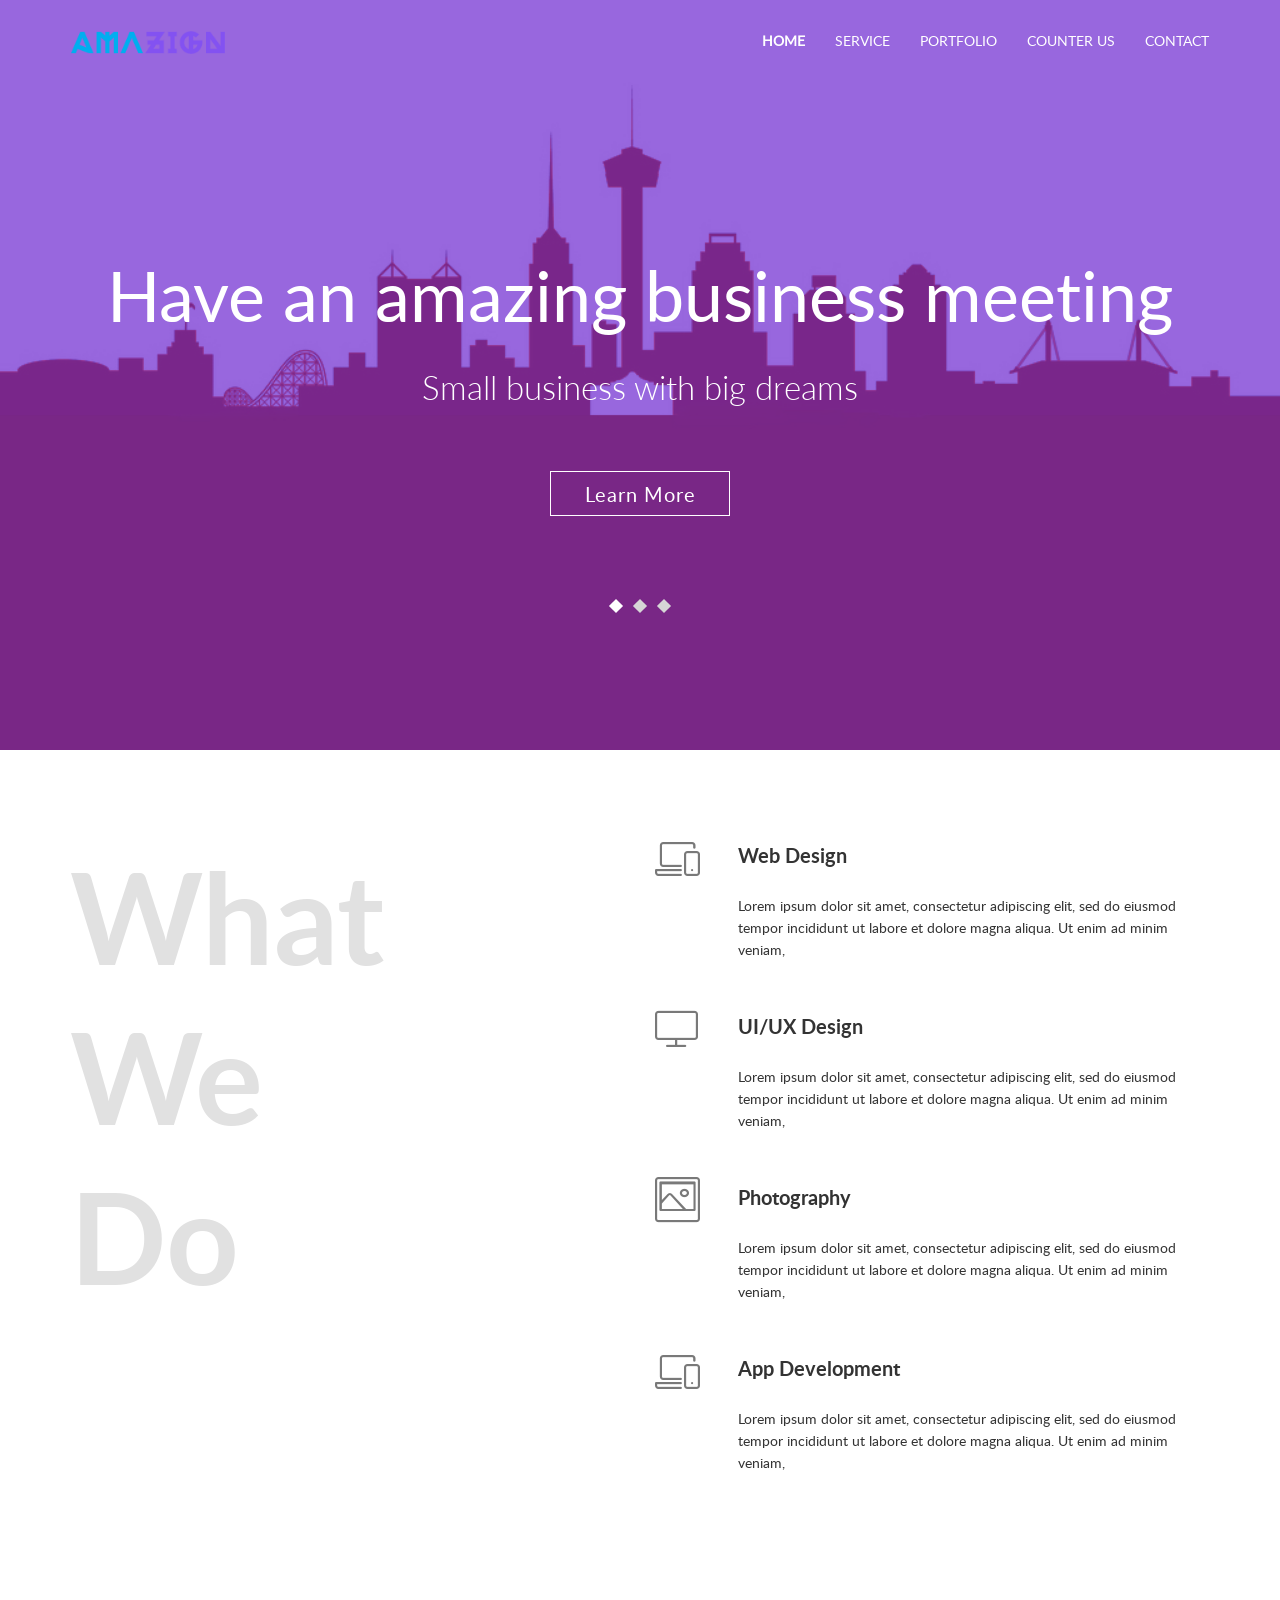
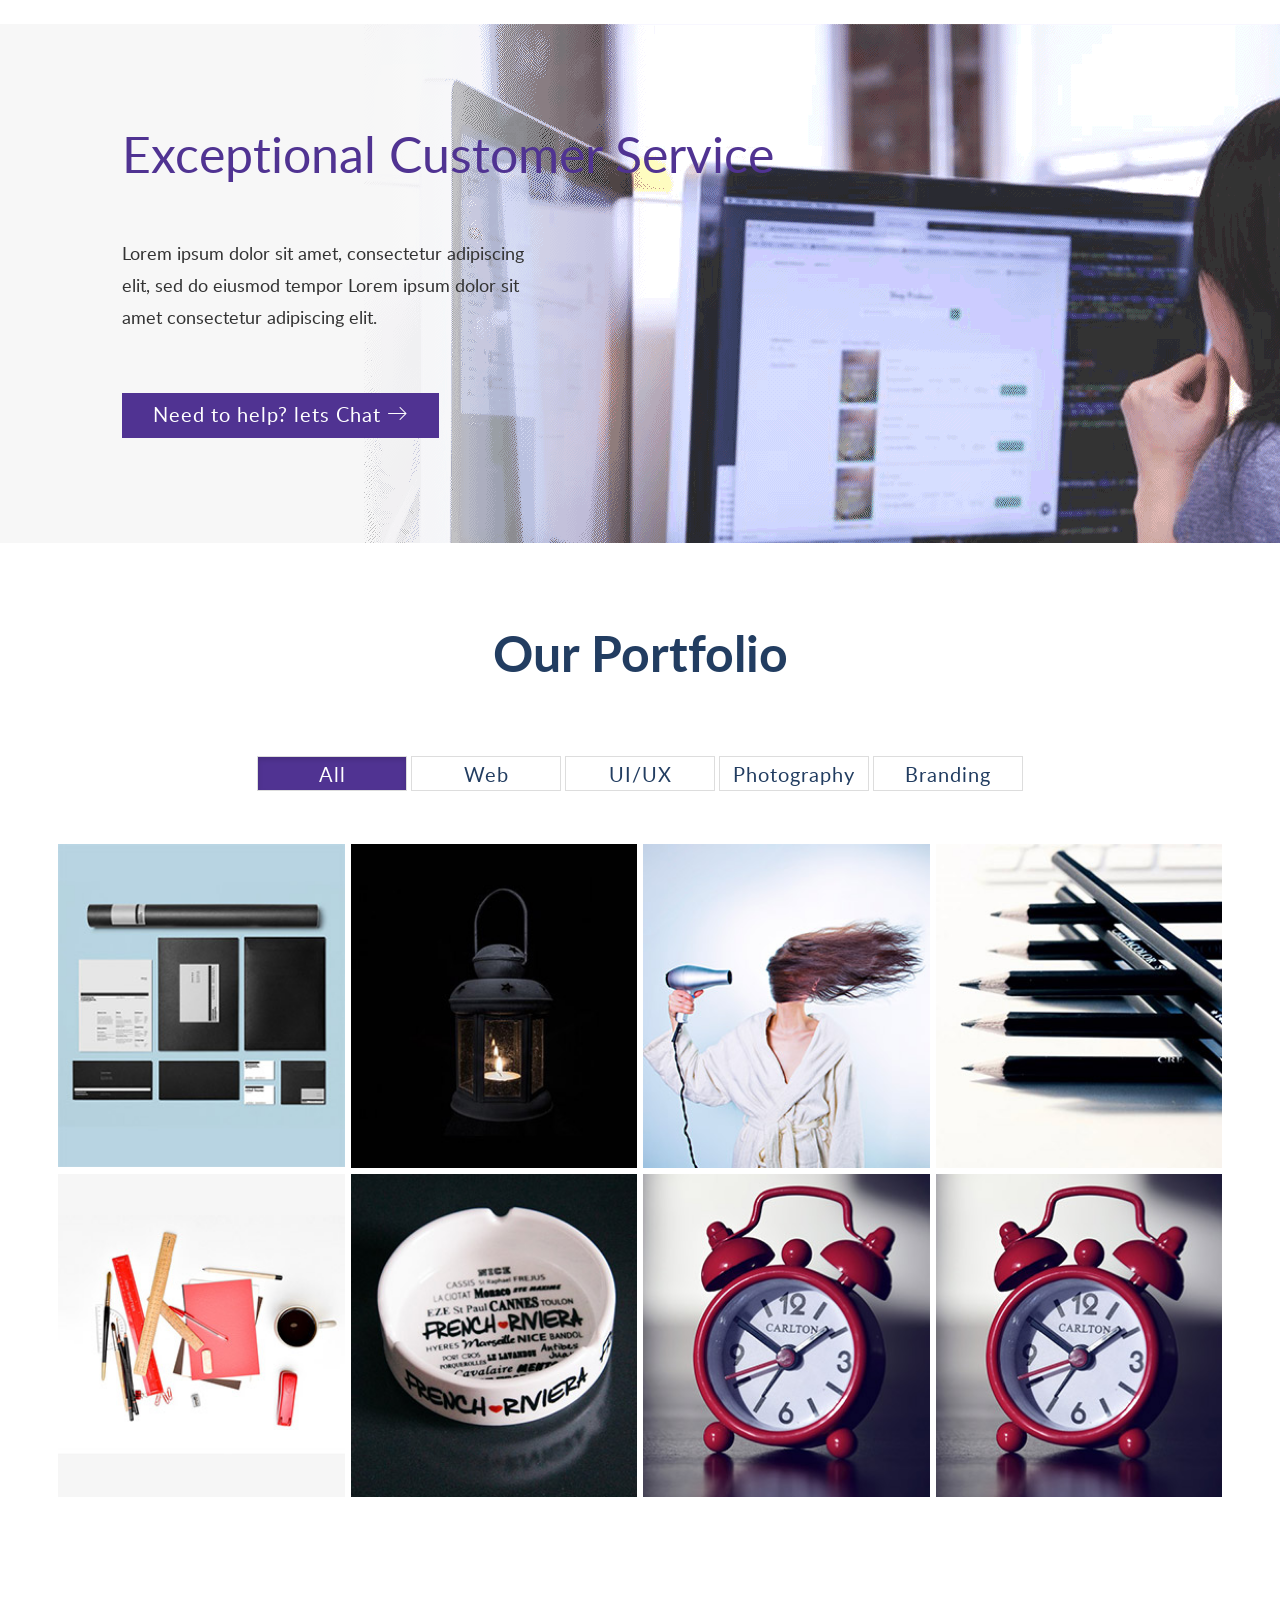
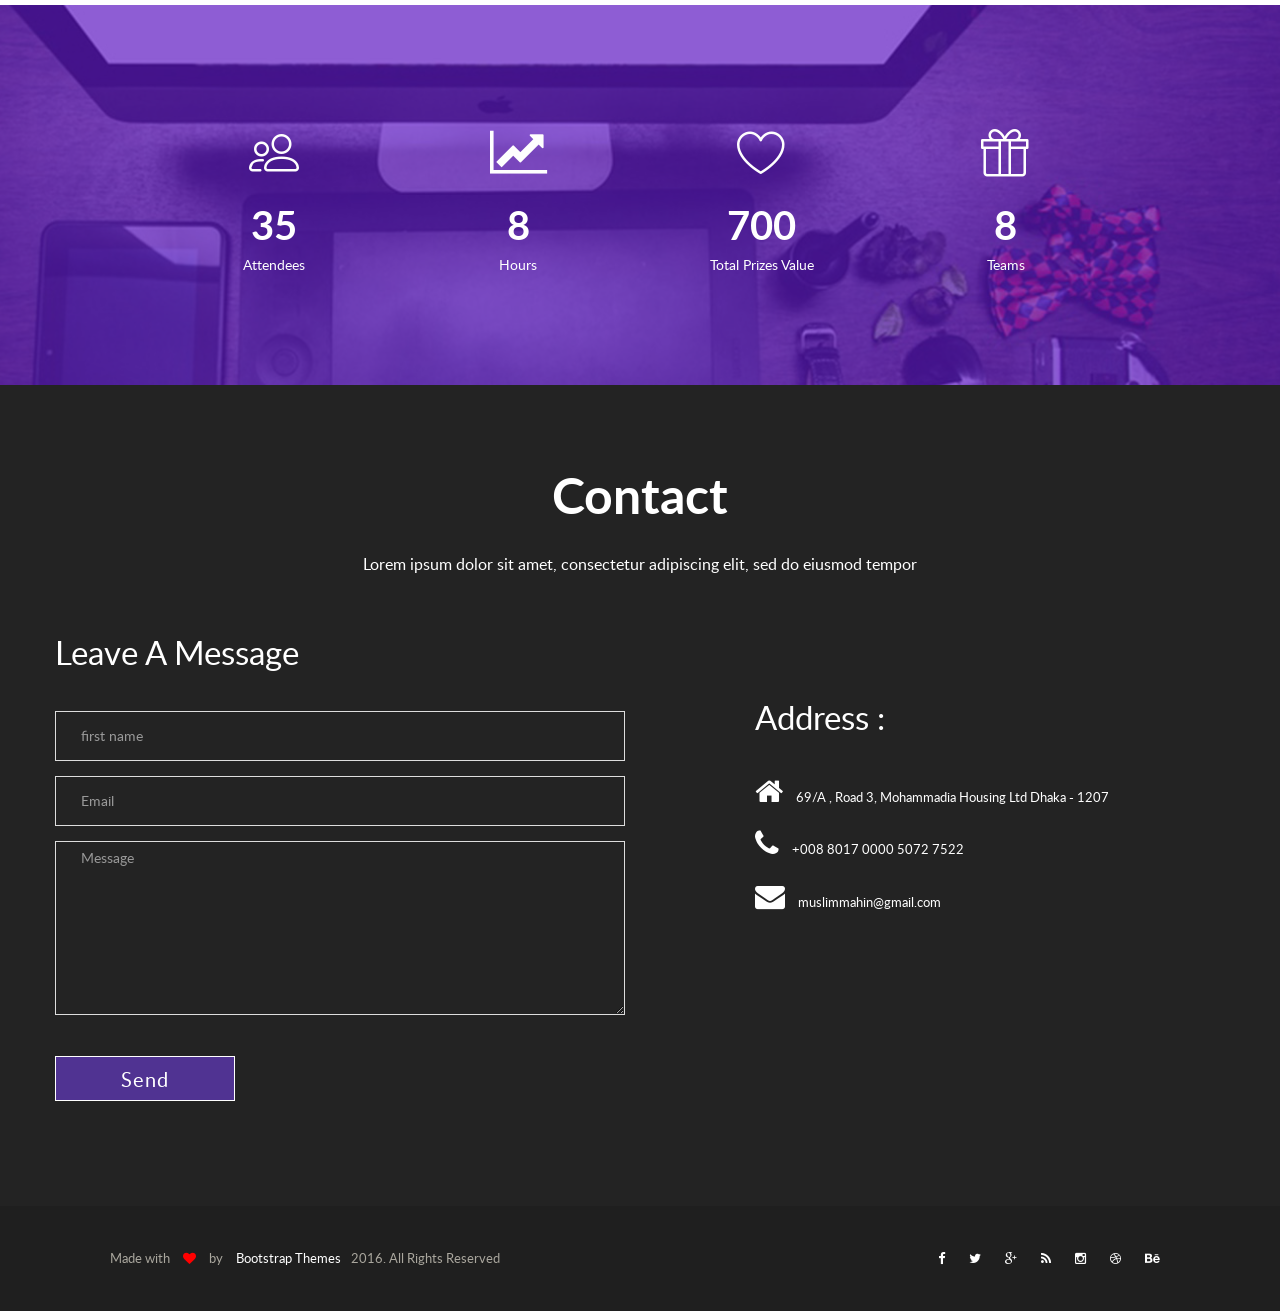
==== beta/index.html @ 3fd4a0fc "Pushing beta codebases" ====
<!doctype html>
<!--[if lt IE 7]>      <html class="no-js lt-ie9 lt-ie8 lt-ie7" lang=""> <![endif]-->
<!--[if IE 7]>         <html class="no-js lt-ie9 lt-ie8" lang=""> <![endif]-->
<!--[if IE 8]>         <html class="no-js lt-ie9" lang=""> <![endif]-->
<!--[if gt IE 8]><!--> <html class="no-js" lang=""> <!--<![endif]-->
    <head>
        <meta charset="utf-8">
        <meta http-equiv="X-UA-Compatible" content="IE=edge,chrome=1">
        <title>RowdyHacks</title>
        <meta name="description" content="">
        <meta name="viewport" content="width=device-width, initial-scale=1">
        <link rel="apple-touch-icon" href="apple-touch-icon.png">


        <link rel="stylesheet" href="assets/css/fonticons.css">
        <link rel="stylesheet" href="assets/fonts/stylesheet.css">
        <link rel="stylesheet" href="assets/css/font-awesome.min.css">
        <link rel="stylesheet" href="assets/css/bootstrap.min.css">


        <!--For Plugins external css-->
        <link rel="stylesheet" href="assets/css/plugins.css" />

        <!--Theme custom css -->
        <link rel="stylesheet" href="assets/css/style.css">

        <!--Theme Responsive css-->
        <link rel="stylesheet" href="assets/css/responsive.css" />

        <script src="assets/js/vendor/modernizr-2.8.3-respond-1.4.2.min.js"></script>
    </head>
    <body data-spy="scroll" data-target=".navbar-collapse">
        <!--[if lt IE 8]>
            <p class="browserupgrade">You are using an <strong>outdated</strong> browser. Please <a href="http://browsehappy.com/">upgrade your browser</a> to improve your experience.</p>
        <![endif]-->

        <header id="main_menu" class="header navbar-fixed-top">            
            <div class="main_menu_bg">
                <div class="container">
                    <div class="row">
                        <div class="nave_menu">
                            <nav class="navbar navbar-default" id="navmenu">
                                <div class="container-fluid">
                                    <!-- Brand and toggle get grouped for better mobile display -->
                                    <div class="navbar-header">
                                        <button type="button" class="navbar-toggle collapsed" data-toggle="collapse" data-target="#bs-example-navbar-collapse-1" aria-expanded="false">
                                            <span class="sr-only">Toggle navigation</span>
                                            <span class="icon-bar"></span>
                                            <span class="icon-bar"></span>
                                            <span class="icon-bar"></span>
                                        </button>
                                        <a class="navbar-brand" href="#home">
                                            <img src="assets/images/logo.png"/>
                                        </a>
                                    </div>

                                    <!-- Collect the nav links, forms, and other content for toggling -->



                                    <div class="collapse navbar-collapse" id="bs-example-navbar-collapse-1">
                                        <ul class="nav navbar-nav navbar-right">
                                            <li><a href="#home">Home</a></li>
                                            <li><a href="#service">Service</a></li>
                                            <li><a href="#portfolio">portfolio</a></li>
                                            <li><a href="#counter">Counter Us</a></li>
                                            <li><a href="#contact">Contact</a></li>
                                        </ul>    
                                    </div>

                                </div>
                            </nav>
                        </div>	
                    </div>

                </div>

            </div>
        </header> <!--End of header -->





        <section id="home" class="home">
            <div class="overlay">
                <div class="container">
                    <div class="row">
                        <div class="col-sm-12 ">
                            <div class="main_home_slider text-center">
                                <div class="single_home_slider">
                                    <div class="main_home wow fadeInUp" data-wow-duration="700ms">
                                        <h1>Have an amazing business meeting</h1>
                                        <p class="subtitle">Small business with big dreams</p>

                                        <div class="home_btn">
                                            <a href="" class="btn btn-md">Learn More</a>
                                        </div>

                                    </div>
                                </div>
                                <div class="single_home_slider">
                                    <div class="main_home wow fadeInUp" data-wow-duration="700ms">
                                        <h1>Have an amazing business meeting</h1>
                                        <p class="subtitle">Small business with big dreams</p>

                                        <div class="home_btn">
                                            <a href="" class="btn btn-md">Learn More</a>
                                        </div>

                                    </div>
                                </div>
                                <div class="single_home_slider">
                                    <div class="main_home wow fadeInUp" data-wow-duration="700ms">
                                        <h1>Have an amazing business meeting</h1>
                                        <p class="subtitle">Small business with big dreams</p>

                                        <div class="home_btn">
                                            <a href="" class="btn btn-md">Learn More</a>
                                        </div>

                                    </div>
                                </div>
                            </div>
                        </div>
                    </div>
                </div>
            </div>
        </section>





        <section id="service" class="service">
            <div class="container">
                <div class="row">
                    <div class="main_service_area sections"> 
                        <div class="col-sm-6">
                            <div class="signle_service_left">
                                <h2>What
                                    We 
                                    Do</h2>
                            </div>
                        </div>
                        <div class="col-sm-6">
                            <div class="single_service_right">
                                <div class="single_service">
                                    <div class="single_service_icon">
                                        <i class="lnr lnr-laptop-phone"></i>
                                    </div>
                                    <div class="single_service_content">
                                        <h3>Web Design</h3>
                                        <p>Lorem ipsum dolor sit amet, consectetur adipiscing elit, sed do eiusmod 
                                            tempor incididunt ut labore et dolore magna aliqua. Ut enim ad minim veniam, </p>
                                    </div>
                                </div>
                                <div class="single_service">
                                    <div class="single_service_icon">
                                        <i class="lnr lnr-screen"></i>
                                    </div>
                                    <div class="single_service_content">
                                        <h3>UI/UX Design</h3>
                                        <p>Lorem ipsum dolor sit amet, consectetur adipiscing elit, sed do eiusmod 
                                            tempor incididunt ut labore et dolore magna aliqua. Ut enim ad minim veniam, </p>
                                    </div>
                                </div>
                                <div class="single_service">
                                    <div class="single_service_icon">
                                        <i class="lnr lnr-picture"></i>
                                    </div>
                                    <div class="single_service_content">
                                        <h3>Photography</h3>
                                        <p>Lorem ipsum dolor sit amet, consectetur adipiscing elit, sed do eiusmod 
                                            tempor incididunt ut labore et dolore magna aliqua. Ut enim ad minim veniam, </p>
                                    </div>
                                </div>
                                <div class="single_service">
                                    <div class="single_service_icon">
                                        <i class="lnr lnr-laptop-phone"></i>
                                    </div>
                                    <div class="single_service_content">
                                        <h3>App Development</h3>
                                        <p>Lorem ipsum dolor sit amet, consectetur adipiscing elit, sed do eiusmod 
                                            tempor incididunt ut labore et dolore magna aliqua. Ut enim ad minim veniam, </p>
                                    </div>
                                </div>
                            </div>
                        </div>
                    </div>
                </div>
            </div>
        </section>


        <section id="choose" class="choose">
            <div class="container-fluid">
                <div class="row">
                    <div class="main_choose_area sections">
                        <div class="col-sm-7 col-sm-offset-1">
                            <div class="main_choose_content text-left">
                                <div class="single_choose_content">
                                    <h1>Exceptional Customer Service</h1>
                                    <p>Lorem ipsum dolor sit amet, consectetur adipiscing elit, 
                                        sed do eiusmod tempor Lorem ipsum dolor sit amet
                                        consectetur adipiscing elit.</p>

                                    <a href="" class="btn btn-larg">Need to help? lets Chat <i class="lnr lnr-arrow-right"></i></a>
                                </div>
                            </div>
                        </div>
                    </div>
                </div>
            </div>
        </section>




        <section id="portfolio" class="portfolio">
            <div class="container">
                <div class="row">
                    <div class="main_mix_content text-center sections">
                        <div class="head_title">
                            <h2>Our Portfolio</h2>
                        </div>
                        <div class="main_mix_menu">
                            <ul>
                                <li class="btn btn-primary filter" data-filter="all">All</li>
                                <li class="btn btn-primary filter" data-filter=".cat1">Web</li>
                                <li class="btn btn-primary filter" data-filter=".cat2">UI/UX</li>
                                <li class="btn btn-primary filter" data-filter=".cat3">Photography</li>
                                <li class="btn btn-primary filter" data-filter=".cat4">Branding</li>
                            </ul>
                        </div>

                        <div id="mixcontent" class="mixcontent">
                            <div class="col-md-3 mix cat1 no-padding">
                                <div class="single_mixi_portfolio">
                                    <img src="assets/images/pf1.jpg" alt="" />
                                    <div class="mixi_portfolio_overlay">
                                        <div class="overflow_hover_text"> 
                                            <a href=""><i class="lnr lnr-magnifier"></i></a>
                                            <a href=""><i class="lnr lnr-heart"></i></a>
                                        </div>
                                    </div>
                                </div>
                            </div>
                            <div class="col-md-3 mix cat2 no-padding">
                                <div class="single_mixi_portfolio">
                                    <img src="assets/images/pf2.jpg" alt="" />
                                    <div class="mixi_portfolio_overlay">
                                        <div class="overflow_hover_text"> 
                                            <a href=""><i class="lnr lnr-magnifier"></i></a>
                                            <a href=""><i class="lnr lnr-heart"></i></a>
                                        </div>
                                    </div>
                                </div>
                            </div>
                            <div class="col-md-3 mix cat1 cat4 no-padding">
                                <div class="single_mixi_portfolio">
                                    <img src="assets/images/pf3.jpg" alt="" />
                                    <div class="mixi_portfolio_overlay">
                                        <div class="overflow_hover_text"> 
                                            <a href=""><i class="lnr lnr-magnifier"></i></a>
                                            <a href=""><i class="lnr lnr-heart"></i></a>
                                        </div>
                                    </div>
                                </div>
                            </div>
                            <div class="col-md-3 mix cat3 cat4 no-padding">
                                <div class="single_mixi_portfolio">
                                    <img src="assets/images/pf4.jpg" alt="" />
                                    <div class="mixi_portfolio_overlay">
                                        <div class="overflow_hover_text"> 
                                            <a href=""><i class="lnr lnr-magnifier"></i></a>
                                            <a href=""><i class="lnr lnr-heart"></i></a>
                                        </div>
                                    </div>
                                </div>
                            </div>
                            <div class="col-md-3 mix cat4 no-padding">
                                <div class="single_mixi_portfolio">
                                    <img src="assets/images/pf5.jpg" alt="" />
                                    <div class="mixi_portfolio_overlay">
                                        <div class="overflow_hover_text"> 
                                            <a href=""><i class="lnr lnr-magnifier"></i></a>
                                            <a href=""><i class="lnr lnr-heart"></i></a>
                                        </div>
                                    </div>
                                </div>
                            </div>
                            <div class="col-md-3 mix cat1 cat2 no-padding">
                                <div class="single_mixi_portfolio">
                                    <img src="assets/images/pf6.jpg" alt="" />
                                    <div class="mixi_portfolio_overlay">
                                        <div class="overflow_hover_text"> 
                                            <a href=""><i class="lnr lnr-magnifier"></i></a>
                                            <a href=""><i class="lnr lnr-heart"></i></a>
                                        </div>
                                    </div>
                                </div>
                            </div>
                            <div class="col-md-3 mix cat1 cat2 no-padding">
                                <div class="single_mixi_portfolio">
                                    <img src="assets/images/pf7.jpg" alt="" />
                                    <div class="mixi_portfolio_overlay">
                                        <div class="overflow_hover_text"> 
                                            <a href=""><i class="lnr lnr-magnifier"></i></a>
                                            <a href=""><i class="lnr lnr-heart"></i></a>
                                        </div>
                                    </div>
                                </div>
                            </div>
                            <div class="col-md-3 mix cat1 cat2 no-padding">
                                <div class="single_mixi_portfolio">
                                    <img src="assets/images/pf7.jpg" alt="" />
                                    <div class="mixi_portfolio_overlay">
                                        <div class="overflow_hover_text"> 
                                            <a href=""><i class="lnr lnr-magnifier"></i></a>
                                            <a href=""><i class="lnr lnr-heart"></i></a>
                                        </div>
                                    </div>
                                </div>
                            </div>

                            <div class="gap"></div>
                        </div>
                    </div>                     
                </div>
            </div>
        </section> <!-- End of portfolio two Section -->        




        <section id="counter" class="counter">
            <div class="overlay">
                <div class="container">
                    <div class="row">
                        <div class="main_counter sections text-center">
                            <div class="col-sm-10 col-sm-offset-1">
                                <div class="row">
                                    <div class="col-sm-3 col-xs-12">
                                        <div class="single_counter_right">
                                            <i class="lnr lnr-users"></i>
                                            <h2 class="statistic-counter">100</h2>
                                            <p>Attendees</p>
                                        </div>
                                    </div>
                                    <div class="col-sm-3 col-xs-12">
                                        <div class="single_counter_right">
                                            <i class="fa fa-line-chart"></i>
                                            <h2 class="statistic-counter">24</h2>
                                            <p>Hours</p>
                                        </div>
                                    </div>
                                    <div class="col-sm-3 col-xs-12">
                                        <div class="single_counter_right">
                                            <i class="lnr lnr-heart"></i>
                                            <h2 class="statistic-counter">2,000</h2>
                                            <p>Total Prizes Value</p>
                                        </div>
                                    </div>
                                    <div class="col-sm-3 col-xs-12">
                                        <div class="single_counter_right">
                                            <i class="lnr lnr-gift"></i>
                                            <h2 class="statistic-counter">25</h2>
                                            <p>Teams</p>
                                        </div>
                                    </div>
                                </div>
                            </div>
                        </div>
                    </div>
                </div>
            </div>
        </section>


        <section id="contact" class="contact">
            <div class="container">
                <div class="row">
                    <div class="main_contact sections">
                        <div class="head_title text-center">
                            <h2>Contact</h2>
                            <p>Lorem ipsum dolor sit amet, consectetur adipiscing elit, sed do eiusmod tempor</p>
                        </div>

                        <div class="row">
                            <div class="contact_contant">

                                <div class="col-sm-6 col-xs-12">
                                    <h4>Leave A Message</h4>
                                    <div class="single_contant_left">
                                        <form action="#" id="formid">
                                            <!--<div class="col-lg-8 col-md-8 col-sm-10 col-lg-offset-2 col-md-offset-2 col-sm-offset-1">-->

                                            <div class="form-group">
                                                <input type="text" class="form-control" name="name" placeholder="first name" required="">
                                            </div>

                                            <div class="form-group">
                                                <input type="email" class="form-control" name="email" placeholder="Email" required="">
                                            </div>

                                            <div class="form-group">
                                                <textarea class="form-control" name="message" rows="8" placeholder="Message"></textarea>
                                            </div>

                                            <div class="">
                                                <input type="submit" value="Send" class="btn btn-primary">
                                            </div>
                                            <!--</div>--> 
                                        </form>
                                    </div>
                                </div>


                                <div class="col-sm-5 col-sm-offset-1 col-xs-12">
                                    <div class="single_message_right_info">
                                        <h4>Address :</h4>
                                        <ul>
                                            <li><a href=""><i class="fa fa-home"></i> 69/A , Road 3, Mohammadia Housing Ltd
                                                    Dhaka - 1207</a></li>
                                            <li><a href=""><i class="fa fa-phone"></i> +008 8017 0000 5072 7522</a></li>

                                            <li><a href=""><i class="fa fa-envelope"></i> muslimmahin@gmail.com</a></li>
                                        </ul>
                                    </div>
                                </div>
                            </div> <!-- End of messsage contant-->
                        </div>
                    </div>
                </div>
            </div>
        </section>





        <footer id="footer" class="footer">
            <div class="container">
                <div class="main_footer">
                    <div class="row">

                        <div class="col-sm-6 col-xs-12">
                            <div class="copyright_text">
                                <p class=" wow fadeInRight" data-wow-duration="1s">Made with <i class="fa fa-heart"></i> by <a href="http://bootstrapthemes.co">Bootstrap Themes</a>2016. All Rights Reserved</p>
                            </div>
                        </div>

                        <div class="col-sm-6 col-xs-12">
                            <div class="footer_socail">
                                <a href=""><i class="fa fa-facebook"></i></a>
                                <a href=""><i class="fa fa-twitter"></i></a>
                                <a href=""><i class="fa fa-google-plus"></i></a>
                                <a href=""><i class="fa fa-rss"></i></a>
                                <a href=""><i class="fa fa-instagram"></i></a>
                                <a href=""><i class="fa fa-dribbble"></i></a>
                                <a href=""><i class="fa fa-behance"></i></a>
                            </div>
                        </div>
                    </div>
                </div>
            </div>
        </footer>



        <!-- START SCROLL TO TOP  -->

        <div class="scrollup">
            <a href="#"><i class="fa fa-chevron-up"></i></a>
        </div>

        <script src="assets/js/vendor/jquery-1.11.2.min.js"></script>
        <script src="assets/js/vendor/bootstrap.min.js"></script>

        <script src="assets/js/jquery.easypiechart.min.js"></script>
        <script src="assets/js/jquery.mixitup.min.js"></script>
        <script src="assets/js/jquery.easing.1.3.js"></script>

        <script src="assets/js/plugins.js"></script>
        <script src="assets/js/main.js"></script>

    </body>
</html>
---- beta/assets/css/fonticons.css ----
@font-face {
	font-family: 'Linearicons-Free';
	src:url('../fonts/Linearicons-Free.eot?w118d');
	src:url('../fonts/Linearicons-Free.eot?#iefixw118d') format('embedded-opentype'),
		url('../fonts/Linearicons-Free.woff2?w118d') format('woff2'),
		url('../fonts/Linearicons-Free.woff?w118d') format('woff'),
		url('../fonts/Linearicons-Free.ttf?w118d') format('truetype'),
		url('../fonts/Linearicons-Free.svg?w118d#Linearicons-Free') format('svg');
	font-weight: normal;
	font-style: normal;
}

.lnr {
	font-family: 'Linearicons-Free';
	speak: none;
	font-style: normal;
	font-weight: normal;
	font-variant: normal;
	text-transform: none;
	line-height: 1;

	/* Better Font Rendering =========== */
	-webkit-font-smoothing: antialiased;
	-moz-osx-font-smoothing: grayscale;
}

.lnr-home:before {
	content: "\e800";
}
.lnr-apartment:before {
	content: "\e801";
}
.lnr-pencil:before {
	content: "\e802";
}
.lnr-magic-wand:before {
	content: "\e803";
}
.lnr-drop:before {
	content: "\e804";
}
.lnr-lighter:before {
	content: "\e805";
}
.lnr-poop:before {
	content: "\e806";
}
.lnr-sun:before {
	content: "\e807";
}
.lnr-moon:before {
	content: "\e808";
}
.lnr-cloud:before {
	content: "\e809";
}
.lnr-cloud-upload:before {
	content: "\e80a";
}
.lnr-cloud-download:before {
	content: "\e80b";
}
.lnr-cloud-sync:before {
	content: "\e80c";
}
.lnr-cloud-check:before {
	content: "\e80d";
}
.lnr-database:before {
	content: "\e80e";
}
.lnr-lock:before {
	content: "\e80f";
}
.lnr-cog:before {
	content: "\e810";
}
.lnr-trash:before {
	content: "\e811";
}
.lnr-dice:before {
	content: "\e812";
}
.lnr-heart:before {
	content: "\e813";
}
.lnr-star:before {
	content: "\e814";
}
.lnr-star-half:before {
	content: "\e815";
}
.lnr-star-empty:before {
	content: "\e816";
}
.lnr-flag:before {
	content: "\e817";
}
.lnr-envelope:before {
	content: "\e818";
}
.lnr-paperclip:before {
	content: "\e819";
}
.lnr-inbox:before {
	content: "\e81a";
}
.lnr-eye:before {
	content: "\e81b";
}
.lnr-printer:before {
	content: "\e81c";
}
.lnr-file-empty:before {
	content: "\e81d";
}
.lnr-file-add:before {
	content: "\e81e";
}
.lnr-enter:before {
	content: "\e81f";
}
.lnr-exit:before {
	content: "\e820";
}
.lnr-graduation-hat:before {
	content: "\e821";
}
.lnr-license:before {
	content: "\e822";
}
.lnr-music-note:before {
	content: "\e823";
}
.lnr-film-play:before {
	content: "\e824";
}
.lnr-camera-video:before {
	content: "\e825";
}
.lnr-camera:before {
	content: "\e826";
}
.lnr-picture:before {
	content: "\e827";
}
.lnr-book:before {
	content: "\e828";
}
.lnr-bookmark:before {
	content: "\e829";
}
.lnr-user:before {
	content: "\e82a";
}
.lnr-users:before {
	content: "\e82b";
}
.lnr-shirt:before {
	content: "\e82c";
}
.lnr-store:before {
	content: "\e82d";
}
.lnr-cart:before {
	content: "\e82e";
}
.lnr-tag:before {
	content: "\e82f";
}
.lnr-phone-handset:before {
	content: "\e830";
}
.lnr-phone:before {
	content: "\e831";
}
.lnr-pushpin:before {
	content: "\e832";
}
.lnr-map-marker:before {
	content: "\e833";
}
.lnr-map:before {
	content: "\e834";
}
.lnr-location:before {
	content: "\e835";
}
.lnr-calendar-full:before {
	content: "\e836";
}
.lnr-keyboard:before {
	content: "\e837";
}
.lnr-spell-check:before {
	content: "\e838";
}
.lnr-screen:before {
	content: "\e839";
}
.lnr-smartphone:before {
	content: "\e83a";
}
.lnr-tablet:before {
	content: "\e83b";
}
.lnr-laptop:before {
	content: "\e83c";
}
.lnr-laptop-phone:before {
	content: "\e83d";
}
.lnr-power-switch:before {
	content: "\e83e";
}
.lnr-bubble:before {
	content: "\e83f";
}
.lnr-heart-pulse:before {
	content: "\e840";
}
.lnr-construction:before {
	content: "\e841";
}
.lnr-pie-chart:before {
	content: "\e842";
}
.lnr-chart-bars:before {
	content: "\e843";
}
.lnr-gift:before {
	content: "\e844";
}
.lnr-diamond:before {
	content: "\e845";
}
.lnr-linearicons:before {
	content: "\e846";
}
.lnr-dinner:before {
	content: "\e847";
}
.lnr-coffee-cup:before {
	content: "\e848";
}
.lnr-leaf:before {
	content: "\e849";
}
.lnr-paw:before {
	content: "\e84a";
}
.lnr-rocket:before {
	content: "\e84b";
}
.lnr-briefcase:before {
	content: "\e84c";
}
.lnr-bus:before {
	content: "\e84d";
}
.lnr-car:before {
	content: "\e84e";
}
.lnr-train:before {
	content: "\e84f";
}
.lnr-bicycle:before {
	content: "\e850";
}
.lnr-wheelchair:before {
	content: "\e851";
}
.lnr-select:before {
	content: "\e852";
}
.lnr-earth:before {
	content: "\e853";
}
.lnr-smile:before {
	content: "\e854";
}
.lnr-sad:before {
	content: "\e855";
}
.lnr-neutral:before {
	content: "\e856";
}
.lnr-mustache:before {
	content: "\e857";
}
.lnr-alarm:before {
	content: "\e858";
}
.lnr-bullhorn:before {
	content: "\e859";
}
.lnr-volume-high:before {
	content: "\e85a";
}
.lnr-volume-medium:before {
	content: "\e85b";
}
.lnr-volume-low:before {
	content: "\e85c";
}
.lnr-volume:before {
	content: "\e85d";
}
.lnr-mic:before {
	content: "\e85e";
}
.lnr-hourglass:before {
	content: "\e85f";
}
.lnr-undo:before {
	content: "\e860";
}
.lnr-redo:before {
	content: "\e861";
}
.lnr-sync:before {
	content: "\e862";
}
.lnr-history:before {
	content: "\e863";
}
.lnr-clock:before {
	content: "\e864";
}
.lnr-download:before {
	content: "\e865";
}
.lnr-upload:before {
	content: "\e866";
}
.lnr-enter-down:before {
	content: "\e867";
}
.lnr-exit-up:before {
	content: "\e868";
}
.lnr-bug:before {
	content: "\e869";
}
.lnr-code:before {
	content: "\e86a";
}
.lnr-link:before {
	content: "\e86b";
}
.lnr-unlink:before {
	content: "\e86c";
}
.lnr-thumbs-up:before {
	content: "\e86d";
}
.lnr-thumbs-down:before {
	content: "\e86e";
}
.lnr-magnifier:before {
	content: "\e86f";
}
.lnr-cross:before {
	content: "\e870";
}
.lnr-menu:before {
	content: "\e871";
}
.lnr-list:before {
	content: "\e872";
}
.lnr-chevron-up:before {
	content: "\e873";
}
.lnr-chevron-down:before {
	content: "\e874";
}
.lnr-chevron-left:before {
	content: "\e875";
}
.lnr-chevron-right:before {
	content: "\e876";
}
.lnr-arrow-up:before {
	content: "\e877";
}
.lnr-arrow-down:before {
	content: "\e878";
}
.lnr-arrow-left:before {
	content: "\e879";
}
.lnr-arrow-right:before {
	content: "\e87a";
}
.lnr-move:before {
	content: "\e87b";
}
.lnr-warning:before {
	content: "\e87c";
}
.lnr-question-circle:before {
	content: "\e87d";
}
.lnr-menu-circle:before {
	content: "\e87e";
}
.lnr-checkmark-circle:before {
	content: "\e87f";
}
.lnr-cross-circle:before {
	content: "\e880";
}
.lnr-plus-circle:before {
	content: "\e881";
}
.lnr-circle-minus:before {
	content: "\e882";
}
.lnr-arrow-up-circle:before {
	content: "\e883";
}
.lnr-arrow-down-circle:before {
	content: "\e884";
}
.lnr-arrow-left-circle:before {
	content: "\e885";
}
.lnr-arrow-right-circle:before {
	content: "\e886";
}
.lnr-chevron-up-circle:before {
	content: "\e887";
}
.lnr-chevron-down-circle:before {
	content: "\e888";
}
.lnr-chevron-left-circle:before {
	content: "\e889";
}
.lnr-chevron-right-circle:before {
	content: "\e88a";
}
.lnr-crop:before {
	content: "\e88b";
}
.lnr-frame-expand:before {
	content: "\e88c";
}
.lnr-frame-contract:before {
	content: "\e88d";
}
.lnr-layers:before {
	content: "\e88e";
}
.lnr-funnel:before {
	content: "\e88f";
}
.lnr-text-format:before {
	content: "\e890";
}
.lnr-text-format-remove:before {
	content: "\e891";
}
.lnr-text-size:before {
	content: "\e892";
}
.lnr-bold:before {
	content: "\e893";
}
.lnr-italic:before {
	content: "\e894";
}
.lnr-underline:before {
	content: "\e895";
}
.lnr-strikethrough:before {
	content: "\e896";
}
.lnr-highlight:before {
	content: "\e897";
}
.lnr-text-align-left:before {
	content: "\e898";
}
.lnr-text-align-center:before {
	content: "\e899";
}
.lnr-text-align-right:before {
	content: "\e89a";
}
.lnr-text-align-justify:before {
	content: "\e89b";
}
.lnr-line-spacing:before {
	content: "\e89c";
}
.lnr-indent-increase:before {
	content: "\e89d";
}
.lnr-indent-decrease:before {
	content: "\e89e";
}
.lnr-pilcrow:before {
	content: "\e89f";
}
.lnr-direction-ltr:before {
	content: "\e8a0";
}
.lnr-direction-rtl:before {
	content: "\e8a1";
}
.lnr-page-break:before {
	content: "\e8a2";
}
.lnr-sort-alpha-asc:before {
	content: "\e8a3";
}
.lnr-sort-amount-asc:before {
	content: "\e8a4";
}
.lnr-hand:before {
	content: "\e8a5";
}
.lnr-pointer-up:before {
	content: "\e8a6";
}
.lnr-pointer-right:before {
	content: "\e8a7";
}
.lnr-pointer-down:before {
	content: "\e8a8";
}
.lnr-pointer-left:before {
	content: "\e8a9";
}
---- beta/assets/fonts/stylesheet.css ----
@font-face {
    font-family: 'latobold';
    src: url('lato-bold-webfont.eot');
    src: url('lato-bold-webfont.eot?#iefix') format('embedded-opentype'),
         url('lato-bold-webfont.woff2') format('woff2'),
         url('lato-bold-webfont.woff') format('woff'),
         url('lato-bold-webfont.ttf') format('truetype'),
         url('lato-bold-webfont.svg#latobold') format('svg');
    font-weight: normal;
    font-style: normal;

}


@font-face {
    font-family: 'latolight';
    src: url('lato-light-webfont.eot');
    src: url('lato-light-webfont.eot?#iefix') format('embedded-opentype'),
         url('lato-light-webfont.woff2') format('woff2'),
         url('lato-light-webfont.woff') format('woff'),
         url('lato-light-webfont.ttf') format('truetype'),
         url('lato-light-webfont.svg#latolight') format('svg');
    font-weight: normal;
    font-style: normal;

}



@font-face {
    font-family: 'latoregular';
    src: url('lato-regular-webfont.eot');
    src: url('lato-regular-webfont.eot?#iefix') format('embedded-opentype'),
         url('lato-regular-webfont.woff2') format('woff2'),
         url('lato-regular-webfont.woff') format('woff'),
         url('lato-regular-webfont.ttf') format('truetype'),
         url('lato-regular-webfont.svg#latoregular') format('svg');
    font-weight: normal;
    font-style: normal;

}
---- beta/assets/css/style.css ----
/*
Author: Bootstrapthemes
Author URI: http://bootstrapthemes.co
*/
/* ==========================================================================
   Author's custom styles
   ========================================================================== */
html,
body {
    background-color: #fff;
    font-size: 1rem;
    color: #797979;
    width: 100%;
    padding: 0;
    margin-left: 0;
    margin-right: 0;
    font-family: 'latoregular';
    font-weight: 300;
}

img {
    -moz-user-select: none;
    -webkit-user-select: none;
    -ms-user-select: none;
    user-select: none;
    -webkit-user-drag: none;
    user-drag: none;
}
a,
a:hover,
a:active,
a:focus {
    text-decoration: none;
    outline: none;
}
a,
button,
a span {
    -webkit-transition: 0.2s ease-in-out;
    -o-transition: 0.2s ease-in-out;
    transition: 0.2s ease-in-out;
}
.btn.extra-width {
    padding: 13px 40px;
}
.btn:focus,
.btn:active {
    outline: inherit;
}
*,
*:before,
*:after {
    -webkit-box-sizing: border-box;
    -moz-box-sizing: border-box;
    box-sizing: border-box;
    /*    direction: rtl;*/
}
p {
    margin: 0 0 15px;

}
a{

}
.clear {
    clear: both;
}

img {
    max-width: 100%;
}
textarea,
input[type="text"],
input[type="password"],
input[type="datetime"],
input[type="datetime-local"],
input[type="date"],
input[type="month"],
input[type="time"],
input[type="week"],
input[type="number"],
input[type="email"],
input[type="url"],
input[type="search"],
input[type="tel"],
input[type="color"],
.uneditable-input {
    outline: none;
}
.form-control {
    border: 1px solid rgba(0, 0, 0, 0.08);
    font-size: 16px;
    height: 45px;
}
.form-control {
    display: inline-block;
    width: 60%;
    height: 35px;
    padding: 6px 25px;
    font-size: 14px;
    line-height: 1.42857143;
    color: #fff;
    background-color: #182e4c;
    background-image: none;
    border: 0px solid #ccc;
    border-radius: 30px;
    -webkit-box-shadow: inset 0 1px 1px rgba(0,0,0,.075);
    box-shadow: inset 0 1px 1px rgba(0,0,0,.075);
    -webkit-transition: border-color ease-in-out .15s,-webkit-box-shadow ease-in-out .15s;
    -o-transition: border-color ease-in-out .15s,box-shadow ease-in-out .15s;
    transition: border-color ease-in-out .15s,box-shadow ease-in-out .15s;
}
.form-control:focus {
    border-color: #5e9a28;
}

h1,
h2,
h3 {
    font-weight: 300;
    margin: 0;
}
h4,
h5 {
    font-weight: 300;
    margin: 0;
    line-height: 2rem;
}
h1 {
    font-size: 4.375rem;
    line-height: 5.5rem;
    color:#fff;
}
h2 {
    font-size:2.5rem;
    line-height: 3rem;
    margin-bottom: 35px;
    font-family: 'latobold';
}
h3 {
    font-size:1.25rem;
    line-height: 2.5rem;
    margin-bottom:20px;
    font-family: 'latobold';
}
h4 {
    font-size: 2.0625rem;
    line-height: 2.2rem;
    margin-bottom: 2.5rem;
}
h5 {
    font-size: 1.125rem;
    margin-bottom: 1rem;
    color:#223d61;
    text-transform: uppercase;
}
h6 {
    font-size: 1rem;
    margin-bottom: .9rem;
}
p {
    line-height: 1.375rem;
    font-size: 0.875rem;
}
p:last-child {
    margin-bottom: 0px;
}
/*.home-wrap h1,*/
.home-wrap h2,
.home-wrap h3,
.home-wrap h4,
.home-wrap h5,
.home-wrap p {
    color: #ffffff;
    /*font-family: 'roboto', sans-serif;*/
}
.text {
    color: #333333;
}
.colorstext {
    color: #5e9a28;
}
.coloricon i {
    color: #5e9a28;
}
.colorsbg {
    background: #5e9a28;
    color: #ffffff;
}

.lightbg {
    background-color: #f9f9f9;
}
.transition {
    -webkit-transition: all 300ms linear;
    -moz-transition: all 300ms linear;
    -o-transition: all 300ms linear;
    -ms-transition: all 300ms linear;
    transition: all 300ms linear;
}

.outofsectiontext{
    margin-top: 40px;
}

/*
Section
*/
.sections {
    padding-top:85px;
    padding-bottom: 105px;
    overflow: hidden;
}
.sections.footer {
    padding-bottom: 80px;
}
section .subtitle h5 {
    margin-top: 10px;
    font-size: 1.3rem;
}
.parallax-section {
    max-width: 100%;
    color: #ffffff;
}
section .title-half h2 {
    font-size: 3rem;
    line-height: 4rem;
    font-weight: 300;
    margin-bottom: 1.4rem;
}
section .subtitle-half h5 {
    font-weight: 100;
    font-size: 17px;
}
ul{
    margin:0;
    padding:0;
    list-style:none;
}

.heading {
    margin-bottom: 4rem;
}
.overlay {
    background-color: rgba(97, 22, 204, 0.65);
    width: 100%;
    height: 750px;
}
.home-overlay {
    background-color: rgba(94, 154, 40, 0.7);
    width: 100%;
    height:auto;
}
.home-overlay-fluid {
    background-color: rgba(41, 41, 41, 0.68);
    width: 80%;
    margin: auto;
}
.overlay-img {
    background: rgba(0, 0, 0, 0.3);
    width: 100%;
    padding-top: 100px;
    padding-bottom: 100px;
    color: #ffffff;
}
.no-padding {
    padding: 0 !important;
    margin:0 !important;
}
.fluid-blocks-col {
    padding: 70px 40px 0 80px;
}
.fluid-blocks-col-right {
    padding: 70px 80px 0 40px;
}
/*
Separator
*/
.separator {
    height: 10px;
    width: 127px;
    margin: 20px auto;
    background: url(../images/separator.png) no-repeat;
}
.whiseparator {
    height: 10px;
    width: 127px;
    margin: 20px auto;
    background: url(../images/whiseparator.png) no-repeat;
}
.separator2 {
    height: 2px;
    width: 200px;
    margin:20px 0px;
    background: #AB987A;
}
.separator3 {
    height: 2px;
    width: 30px;
    margin:20px auto;
    background: #5e9a28;
}
.separator4 {
    height: 2px;
    width: 30px;
    margin:20px 0px;
    background: #5e9a28;
}
/*section:nth-of-type(odd) {
    background-color: #F9F9F9;
}*/
/*
Button
*/
.btn-primary.active.focus,
.btn-primary.active:focus,
.btn-primary.active:hover,
.btn-primary:active.focus,
.btn-primary:active:focus,
.btn-primary:active:hover,
.open > .dropdown-toggle.btn-primary.focus,
.open > .dropdown-toggle.btn-primary:focus,
.open > .dropdown-toggle.btn-primary:hover,
.btn-primary.focus,
.btn-primary:focus,
.btn-primary.disabled,
.btn-primary.disabled:hover {
    color: #ffffff;
    background-color: #522bac;
    border-color: #522bac;
}



.btn {
    display: inline-block;
    min-width: 180px;
    padding: .4em;
    height: 45px;
    text-align: center;
    color: #fff;
    letter-spacing: 1px;
    margin: 0;
    font-size: 20px;
    border-radius: 0px;
    margin-top: 20px;
    background-color: transparent;
    transition: .5s; 
    border:0px;

}
.btn:hover {
    background-color:#522bac;
    color: #fff;
    text-decoration: none;
}

.btn-primary {
    color: #fff;
    background-color: #503392;
    border-color: #fff;
    transition: .5s;
    border: 1px solid #fff;
}

.btn_news_color{
    color:#5e9a28;
    border-color: #5e9a28;
}

.btn-md{
    border:1px solid #fff;
    color:#fff;
}


.btn-larg{
    border: 1px solid #503392;
    color:#fff;
    padding: 6px 30px;
    background: #503392;
}






/*.btn-default:active, .btn-default:hover  {
    background: transparent;
}*/


/*
Extra height css
*/
.margin-top-20 {
    margin-top: 20px;
}
.margin-bottom-20 {
    margin-bottom: 20px;
}
.margin-top-40 {
    margin-top: 40px;
}
.margin-bottom-40 {
    margin-bottom: 40px;
}
.margin-top-60 {
    margin-top: 60px;
}
.margin-80 {
    margin-top: 80px;
    margin-bottom: 80px;
}
.margin-bottom-60 {
    margin-bottom: 60px;
}
.margin-top-80 {
    margin-top: 80px;
}
.margin-bottom-80 {
    margin-bottom: 80px;
}
.padding-top-20 {
    padding-top: 1.33rem;
}
.padding-bottom-20 {
    padding-bottom: 1.33rem;
}
.padding-top-40 {
    padding-top: 2.66rem;
}
.padding-bottom-40 {
    padding-bottom: 2.66rem;
}
.padding-top-60 {
    padding-top: 5rem;
}
.padding-bottom-60 {
    padding-bottom: 5rem;
}
.padding-bottom-0 {
    padding-bottom: 0;
}
/*padding*/
.padding-twenty {
    padding: 10px 0;
}
.padding-fourty {
    padding: 20px 0;
}
.padding-sixty {
    padding: 30px 0;
}
.padding-eighty {
    padding: 40px 0;
}
h1 span {
    color: #5e9a28;
    font-weight: 400;
}

/*for placeholder changes*/

input::-webkit-input-placeholder {
    color: #555555;
}
input::-moz-placeholder {
    color: #555555;
}
input::-ms-input-placeholder {
    color: #555555;
}

/*for image bg*/


/*.img-bg{
  background: url(../images/home-msg.jpg) no-repeat center top fixed;
  background-size
  -moz-background-size: cover;
  -webkit-background-size: cover;
  -o-background-size: cover;
  background-size: cover;
  width: 100%;
  overflow: hidden;
}*/
/* navbar section */
.menu-scroll {
    padding-top: 0px;
    padding-bottom: 0px;
    position: fixed;
    top: 0; 
    left: 0; 
    right: 0; 
    z-index: 300;
    box-shadow: 0 6px 12px rgba(0, 0, 0, .175);
    -webkit-box-shadow: 0 6px 12px rgba(0, 0, 0, .175);
    background-color:rgba(34, 61, 97, 0.64);
    -webkit-transition:all .3s;
    -moz-transition:all .3s;
    transition:all .3s;
    height: 75px;

}


.main_menu_bg{
    margin-top: 0px;
    background-color: transparent;
}
.main_menu_bg .navbar-default {
    background-color: transparent; 
    border-color: transparent; 
    transition: all .6s;
    margin: 15px auto;
}
.navbar-default .navbar-nav>li>a:hover, .navbar-default .navbar-nav>li>a:focus{
    color:#fff;
    font-weight: bold;
}
.main_menu_bg .navbar {}

.main_menu_bg .navbar-default .navbar-nav>.active>a, .navbar-default .navbar-nav>.active>a:hover, .navbar-default .navbar-nav>.active>a:focus{
    color: #fff;
    background: transparent;
    font-weight: bold;
}

.main_menu_bg .navbar-nav>li>a {
    padding-top: 15px;
    padding-bottom: 20px;
    text-transform: uppercase;
    font-size: 0.875rem;
    color: #fff;
}
.navbar-brand>img {
    max-width: 80%;
}
.navbar-default .navbar-nav>.open>a, .navbar-default .navbar-nav>.open>a:hover, .navbar-default .navbar-nav>.open>a:focus{
    background-color:transparent;
    color:#f5c239;

}

/*home section*/
.home{
    background: url(../images/homebg.jpg) no-repeat 100% 100%;
    background-size: cover;
}

.home .main_home{
    padding-top: 250px;
}

.home .main_home h1{
    color: #fff;
    padding-bottom: 25px;
}
.home .main_home p.subtitle{
    color: #fff;
    padding-bottom: 25px;
    font-family: 'latolight';
    font-size:2.0625rem;
	line-height:3rem;
}

.home .main_home .video_play_icon a{
    width:175px;
    height:125px;
    background: #032F3E;
    display: inline-block;
    text-align: center;
    line-height: 140px;

}

.home .main_home .video_play_icon a i{
    color:#fff;
    border:2px solid #fff;
    padding: 10px;
    font-size:30px;
    border-radius: 50%;


}

.home .owl-theme .owl-nav {
    margin-top: 80px;
    text-align: center;
    -webkit-tap-highlight-color: transparent;
}

.owl-theme .owl-dots .owl-dot.active span, .owl-theme .owl-dots .owl-dot:hover span {
    background: #fff;
}
.owl-theme .owl-dots .owl-dot span {
    width: 10px;
    height: 10px;
    margin: 5px 7px;
    background: #d6d6d6;
    display: inline-block;
    -webkit-backface-visibility: visible;
    -webkit-transition: opacity 200ms ease;
    -moz-transition: opacity 200ms ease;
    -ms-transition: opacity 200ms ease;
    -o-transition: opacity 200ms ease;
    transition: opacity 200ms ease;
    -webkit-border-radius: 0px; 
    -moz-border-radius: 0px;
    border-radius: 0px;
    transform: rotate(45deg);
}




/*service section css*/

.head_title{
    margin-bottom:60px;
}
.head_title h2{
    font-size:3.125rem;
    color:#223d61;
}
.head_title p{
    font-size:1rem;
}

.service{
    background: #ffffff;
}
.main_service_area{}
.main_service_area .signle_service_left{}
.main_service_area .signle_service_left h2{
    font-size: 7.964375rem;
    line-height: 10rem;
    color: #e1e1e1;
    max-width: 60%;   
}
.main_service_area .single_service_right{}
.main_service_area .single_service_right .single_service{
    overflow: hidden; 
    margin-bottom: 45px;
}
.main_service_area .single_service_right .single_service:hover .single_service_icon i, 
.main_service_area .single_service_right .single_service:hover .single_service_content h3{
    color:#503392;   
}
.main_service_area .single_service_right .single_service .single_service_icon{
    width:15%;
    float: left;
}
.main_service_area .single_service_right .single_service .single_service_icon i{
    font-size:2.8125rem;
}
.main_service_area .single_service_right .single_service .single_service_content{
    width:85%;
    float: right;
}
.main_service_area .single_service_right .single_service .single_service_content h3{
    color:#333333;
}
.main_service_area .single_service_right .single_service .single_service_content p{
    color:#333333;
}




/*lessons section css*/
.choose{
    background: url(../images/choosebg.png) no-repeat top right #f7f7f7;
}

.main_choose_area{
      
}
.main_choose_area .main_choose_content{}
.main_choose_area .main_choose_content .single_choose_content{} 
.main_choose_area .main_choose_content .single_choose_content h1{
    font-size:3.125rem;
    color:#503392;
} 
.main_choose_area .main_choose_content .single_choose_content p{
    font-size:1.125rem;
    color:#333333;
    line-height: 2rem;
    margin:40px 0px;
    width:60%;
} 





/*main_portfolio_content_area*/
.portfolio{}
.main_portfolio{}
.main_portfolio_content_area{}



/* mixitup section */


.main_mixi_content{
    max-height: 900px;

}
.main_mix_menu{
    margin-bottom:50px;
}
.main_mix_menu ul li.btn{
    min-width:150px;
    height:35px;
    padding: .2rem;
    border:1px solid #ddd;
}
.main_mix_menu ul li.btn-primary {
    background-color: transparent;
    transition: .5s;
    color: #223d61;
}
.main_mix_menu ul li.active {
    background: #503392;
    color:#fff;
}



.single_mixi_portfolio{
    position:relative;
    float: left;
    border: 3px solid #fff;
    width:100%;
}
.single_mixi_portfolio img{
    width:100%;
}
.single_mixi_portfolio:hover .mixi_portfolio_overlay{
    opacity:1;
}
.mixi_portfolio_overlay{
    position:absolute;
    left:0;
    top:0;
    width:100%;
    height:100%;
    transition:.5s;
    opacity:0;
	background: rgba(0,0,0, .55);
}
.mixi_portfolio_overlay .overflow_hover_text{
    position: absolute;
    top: 10%;
    left: 10%;
    width: 80%;
    height: 80%;
    border: 20px solid #4e3391;
    padding: 90px 0px 0px 0px;
}
.mixi_portfolio_overlay .overflow_hover_text i{
    color:#fff;
    font-size: 0.875rem;
    width:35px;
    height: 35px;
    border: 1px solid #fff;
    display: inline-block;
    line-height: 35px;
    text-align: center;

}
.mixi_portfolio_overlay .overflow_hover_text i:hover{
    color:#fff;
    background: #ed145b;

}

.mixcontent .mix{
    display: none;
    -webkit-backface-visibility: hidden;
    -webkit-transform-origin: 50% 0;
}

.portfolio_btn_area{
    overflow: hidden;
    width: 100%;
    margin-top: 50px;
    display: inline-block;
}



/*counter section css*/
.counter{
    background: url(../images/counterbg.jpg) no-repeat 100% 100%;
    background-size:cover;
    height: 380px;
    overflow: hidden;
}
.counter .main_counter{}


.counter .main_counter .single_counter_right{
    margin-top:30px;
    overflow: hidden;
    display: block;
}
.counter .main_counter .single_counter_right i{
    color:#fefefe;
    font-size:3.125rem;
    margin-bottom:40px;
    line-height: 4rem;
    display: inline-block;
}
.counter .main_counter .single_counter_right h2{
    color:#fff;
    margin-bottom:30px;
    line-height: 0;
}
.counter .main_counter .single_counter_right p{
    color:#fefefe;
}



/*contact section css*/
.contact{
    background: #232323;
    color:#fff;
}
.contact .head_title h2{
    color:#fff;
}
.contact .form-control {
    display: inline-block;
    width: 100%;
    height: 50px;
    padding: 6px 25px;
    font-size: 14px;
    line-height: 1.42857143;
    color: #fff;
    background-color: transparent; 
    background-image: none;
    border: 1px solid #ddd;
    border-radius: 0px;
    -webkit-box-shadow: inset 0 1px 1px rgba(0,0,0,.075);
    box-shadow: inset 0 1px 1px rgba(0,0,0,.075);
    -webkit-transition: border-color ease-in-out .15s,-webkit-box-shadow ease-in-out .15s;
    -o-transition: border-color ease-in-out .15s,box-shadow ease-in-out .15s;
    transition: border-color ease-in-out .15s,box-shadow ease-in-out .15s;
}

.contact .single_contant_left input[type="submit"]{

}

.contact textarea.form-control {
    height: auto;
}

.contact .single_message_right_info{
    display: inline-block;
    width: 100%;
    margin-top: 65px;
}

.single_message_right_info li{
    margin-bottom: 20px;
}
.single_message_right_info li a{
    color: #fff;
    font-size: 0.8125rem;
    padding-bottom: 2px;
    display: inline-block;
}
.single_message_right_info li a i{
    padding-right: 10px;
    font-size:1.875rem;
}




/*footer section*/
.footer{
    background: #1f1f1f;
}
.copyright_text p{
    color:#aaa79e;
    font-size:0.8125rem;
    line-height: 25px;
    padding:40px;
    max-width: 100%;
}
.copyright_text p i{
    padding:0px 10px;
    color:#ff0000;
}
.copyright_text p a{
    padding:0px 10px;
    color:#fff;
}

.footer_socail{
    padding:40px; 
    text-align: right;
}
.footer_socail a i{
    font-size:0.8125rem;
    color:#fff;
    padding: 0px 10px;
}

/* scrollup */

.scrollup{
    width: 30px;
    height: 30px;
    border-radius: 15px;
    opacity: .3;
    position: fixed;
    bottom: 20px;
    right: 25px;
    color: #fff;
    cursor: pointer;
    background-color: #000;
    z-index: 1000;
    transition: opacity .5s, background-color .5s;
    -moz-transition: opacity .5s, background-color .5s;
    -webkit-transition: opacity .5s, background-color .5s;
}

.scrollup:hover {
    background: #503392;
    opacity: 1;
}

.scrollup i {
    font-size: 13px;
    position: absolute;
    opacity: 1;
    color: #fff;
    left: 50%;
    top: 50%;
    margin-top: -7px;
    margin-left: -6px;
    text-decoration: none;

}
---- beta/assets/css/responsive.css ----
/*
Author: Bootstrapthemes
Author URI: http://www.bootstrapthemes.co
*/

/* Portrait tablets and medium desktops */
@media (max-width: 1199px) {
    body {
        font-size: 1rem;
    }

    h1 {
        font-size: 3.5rem;
    }
    .mixi_portfolio_overlay .overflow_hover_text{
        padding: 70px 0px 0px 0px;
    }





}

/* Portrait tablets and small desktops */
@media (max-width: 991px) {
    html {
        font-size: 90%;
    }
    h3 {
        font-size: 1.575rem;
        line-height: 2rem;
        margin-bottom: 15px;
    }
    h5 {
        font-size: 1.1rem;
        margin-bottom: .5rem;
        color: #696f7c;
        line-height: 1.475rem;
    }
    h4 {
        font-size: 1.225rem;
        line-height: 2rem;
    }
    .mixi_portfolio_overlay .overflow_hover_text{
        padding: 80px 0px 0px 0px;
    }




}
/* Landscape phones and portrait tablets */
@media  (max-width: 768px) {
    html {
        font-size: 80%;
    }
    .navbar-default .navbar-collapse, .navbar-default .navbar-form {
        border-color: transparent;
        background-color: rgba(31, 31, 31, 0.65);
        text-align: center;
    }
    
    .copyright_text{
        text-align: center;
    }
    .footer_socail{ 
        text-align: center;
    }
    .counter {
        height: auto;
    }
    .overlay{
        height: auto;
    }
    .counter .main_counter{


    }

    .main_contact{
        padding: 80px 20px;
    }
	.home .owl-controls{
		margin-bottom:40px;
	}

}



/* Landscape phones and smaller */
@media (max-width: 479px) {
    html {
        font-size: 65%;
    }
    .form-control {
        margin-bottom: 10px;
    }
    .gellary .single_gellary_item .gellary_overlay {
        padding: 20px 0px 0px 0px;
    }
    .team .single_item .single_team_overlay {
        padding: 40px 0px 10px 0px;
    }

}





@media (max-width: 320px) {


    html {
        font-size: 60.5%;
    }
    .form-control {
        margin-bottom: 10px;
    }

    .team .single_item .single_team_overlay {
        padding: 20px 0px 10px 0px;
    }
    .gellary .single_gellary_item .gellary_overlay {
        padding: 10px 0px 0px 0px;
    }






}
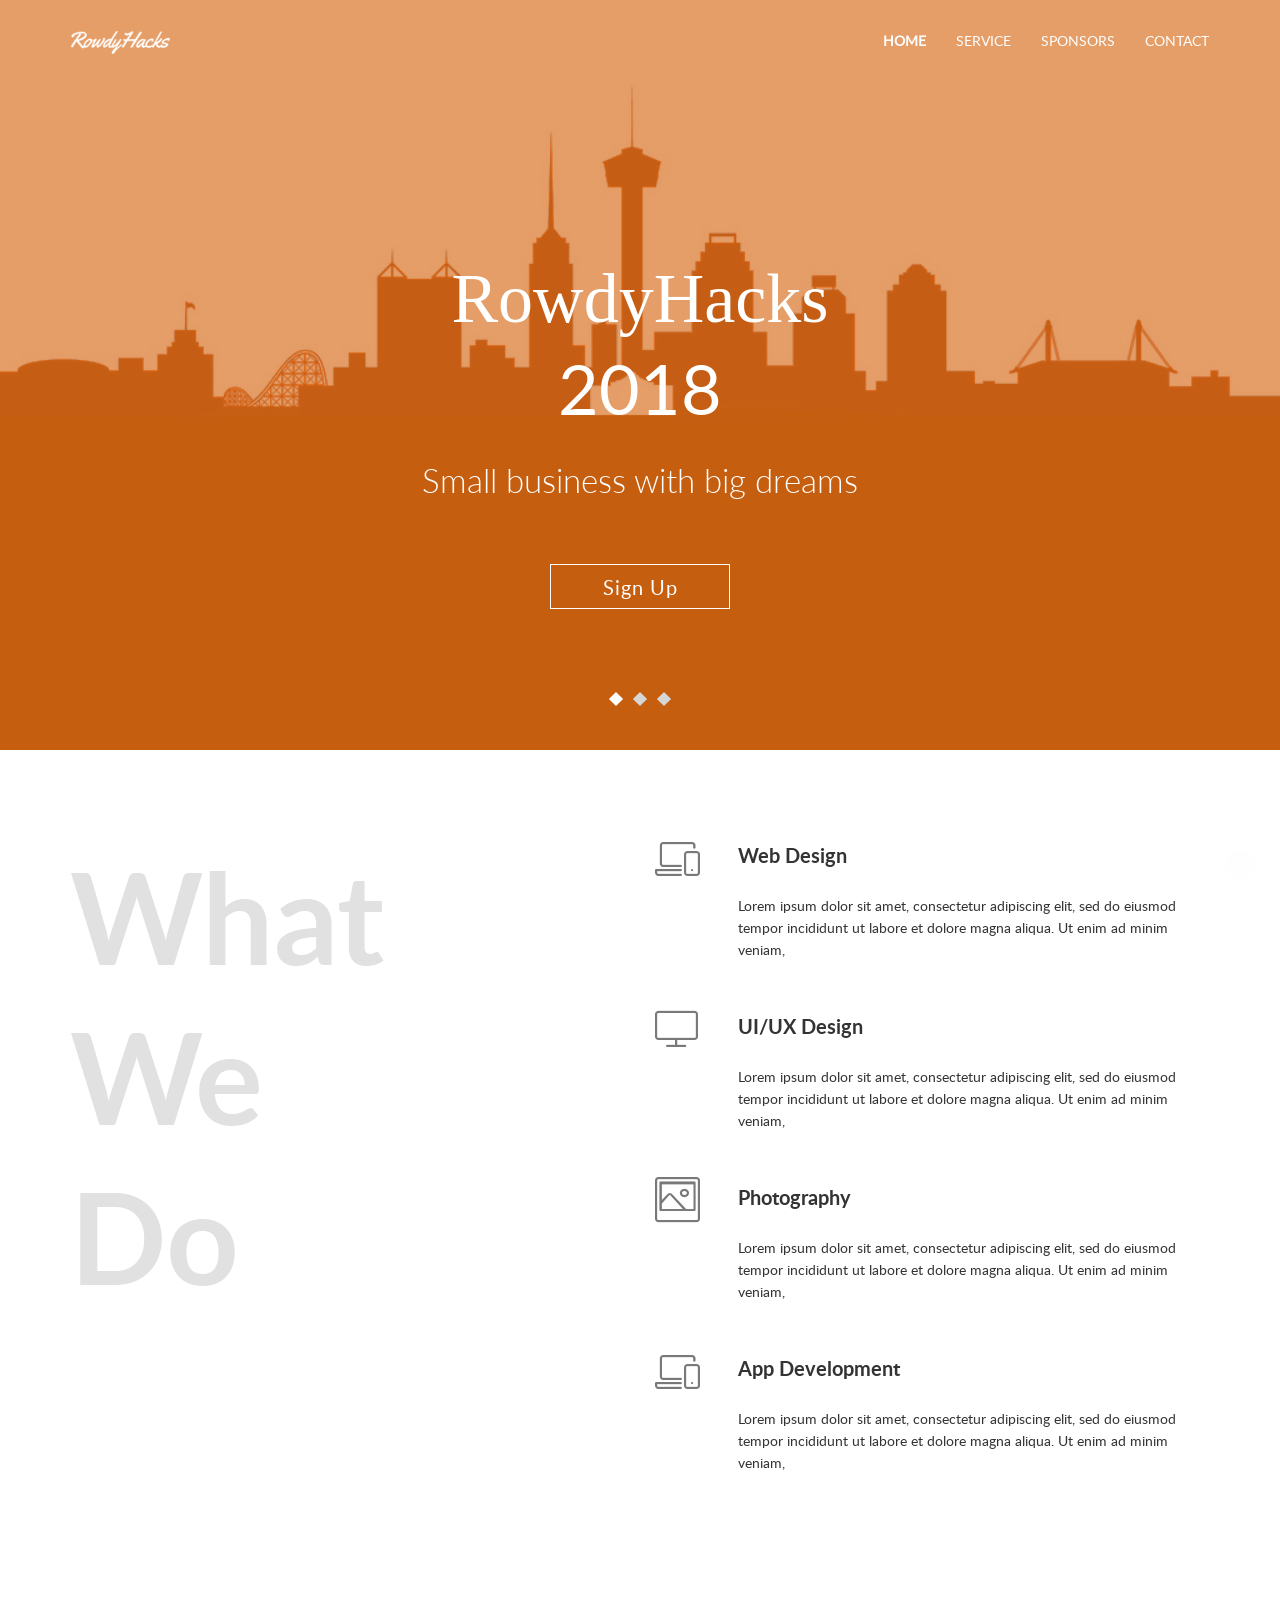
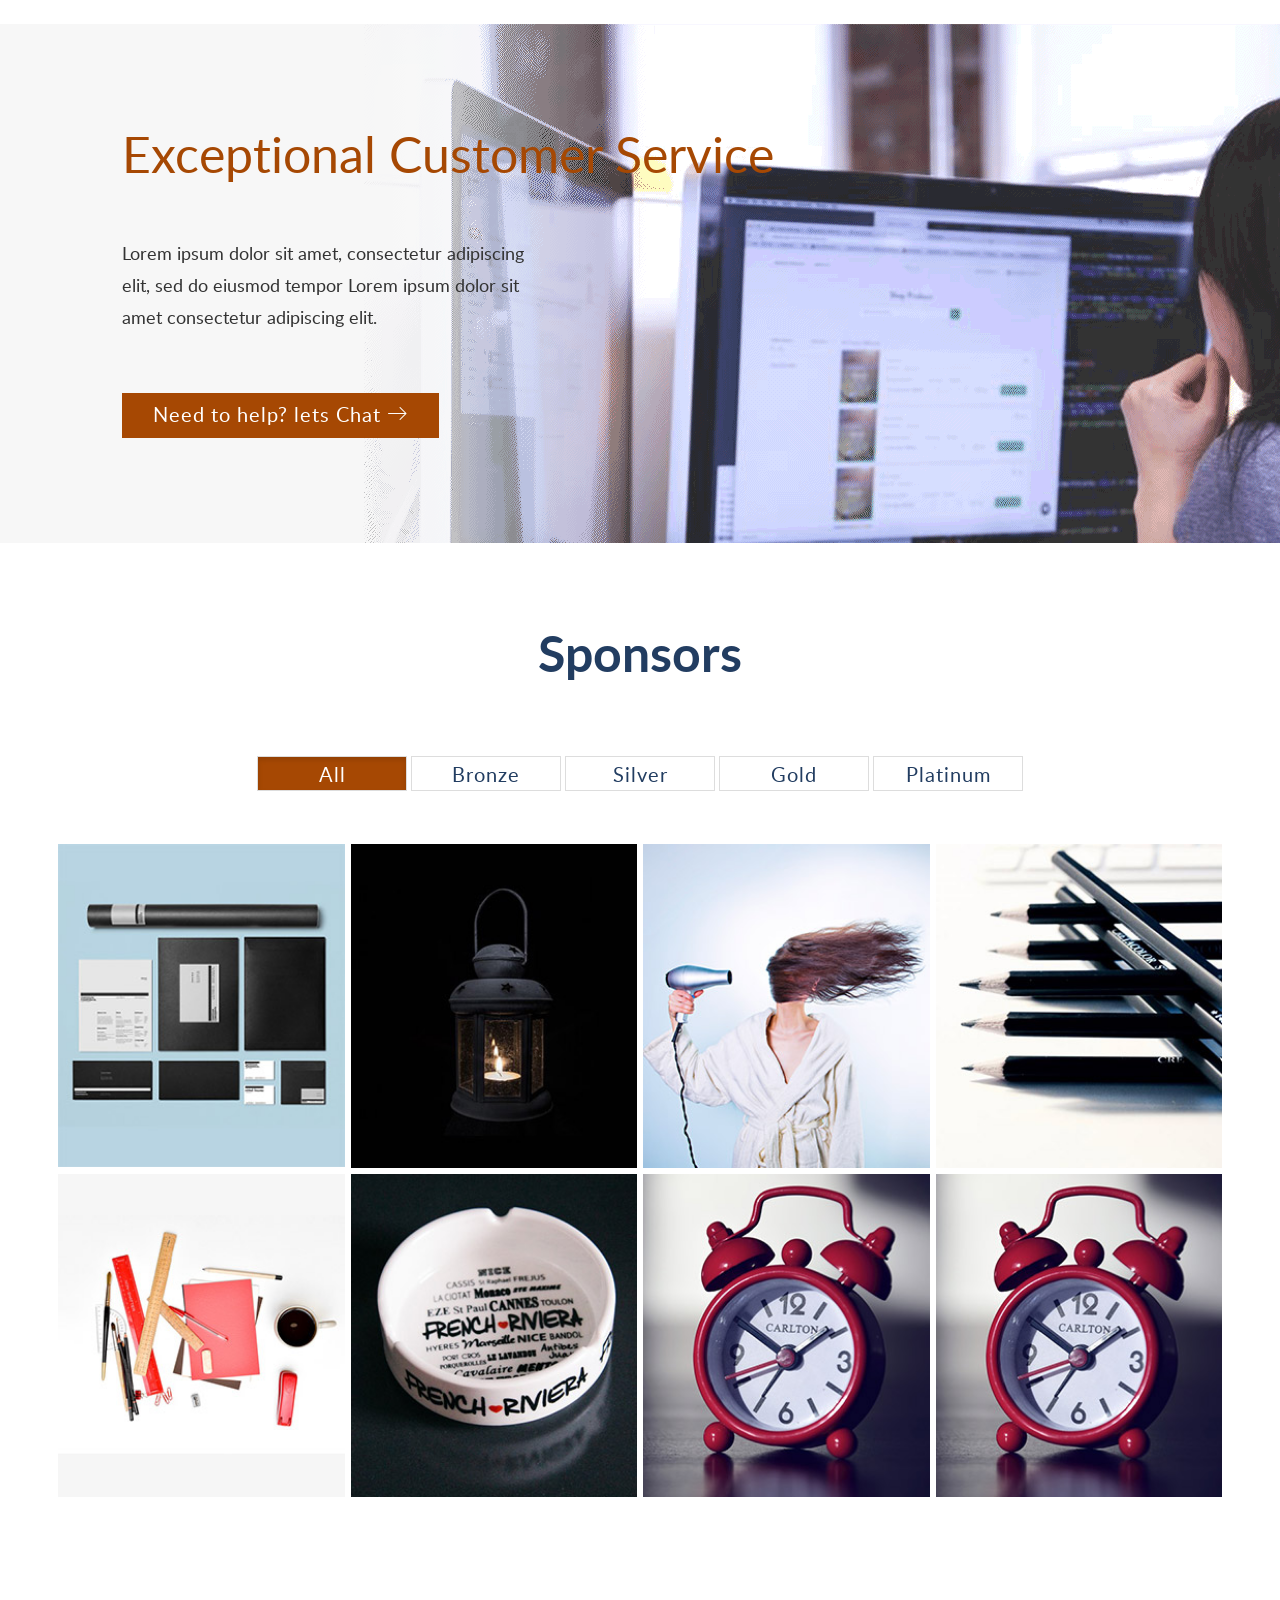
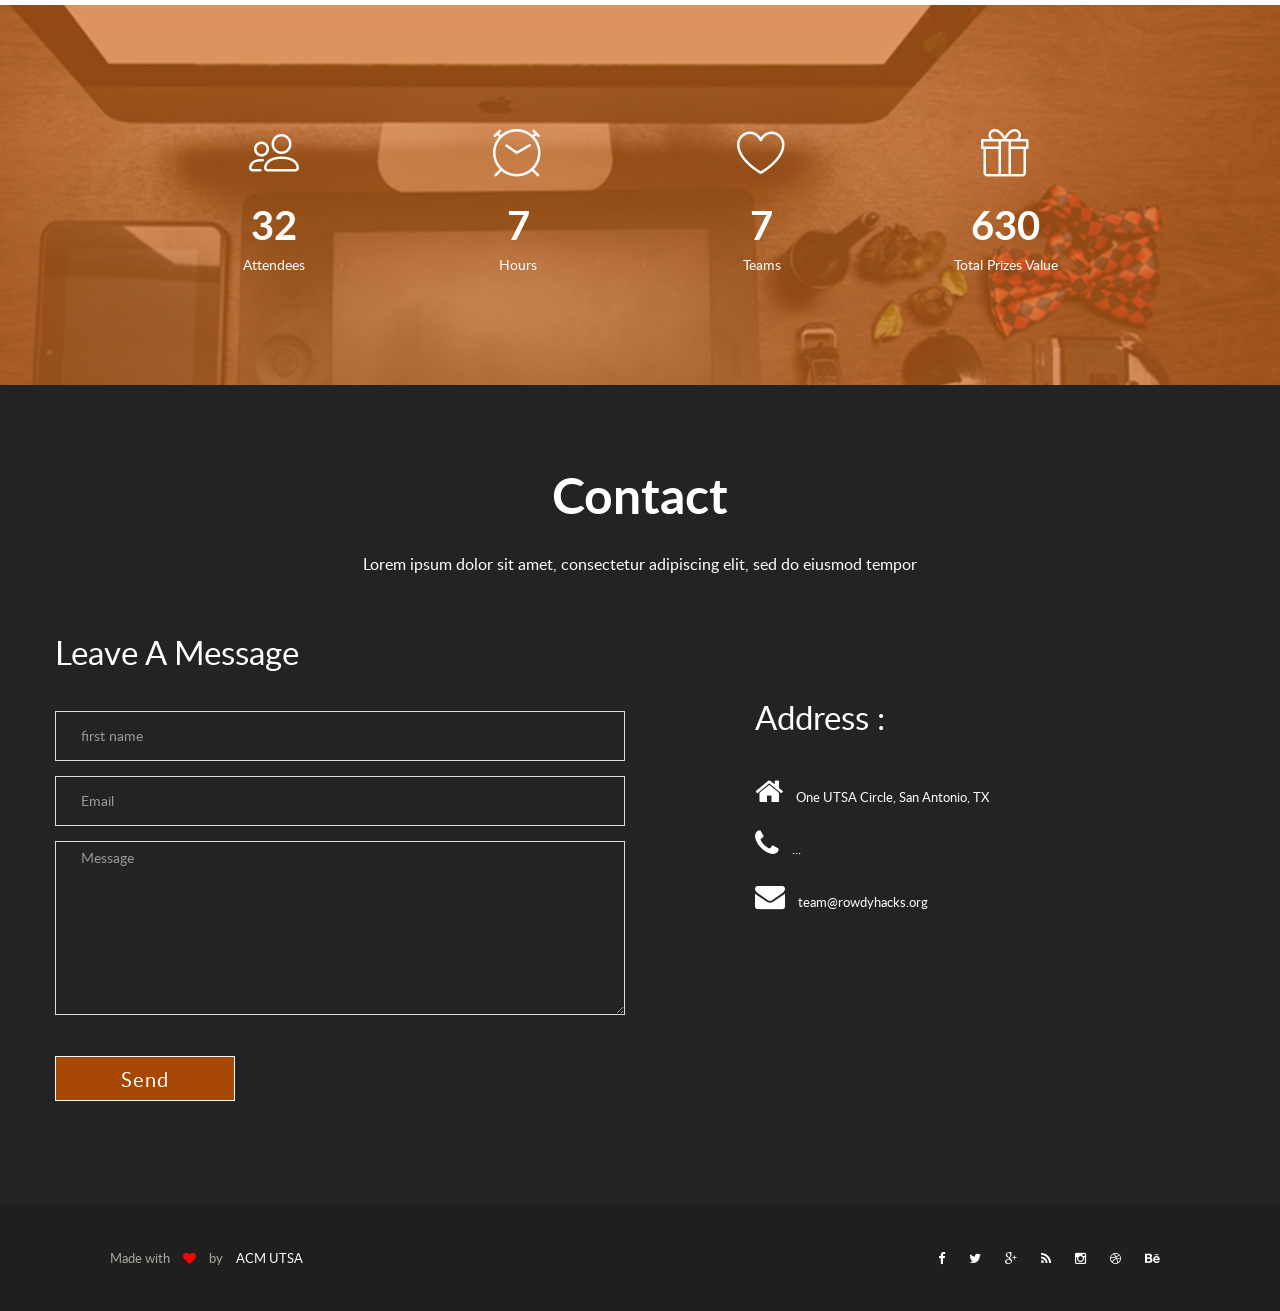
==== commit ff57a3b4: "Updates" ====
--- a/beta/index.html
+++ b/beta/index.html
@@ -62,8 +62,7 @@
                                         <ul class="nav navbar-nav navbar-right">
                                             <li><a href="#home">Home</a></li>
                                             <li><a href="#service">Service</a></li>
-                                            <li><a href="#portfolio">portfolio</a></li>
-                                            <li><a href="#counter">Counter Us</a></li>
+                                            <li><a href="#sponsors">Sponsors</a></li>
                                             <li><a href="#contact">Contact</a></li>
                                         </ul>    
                                     </div>
@@ -89,12 +88,12 @@
                         <div class="col-sm-12 ">
                             <div class="main_home_slider text-center">
                                 <div class="single_home_slider">
-                                    <div class="main_home wow fadeInUp" data-wow-duration="700ms">
-                                        <h1>Have an amazing business meeting</h1>
+                                    <div class="main_home wow fadeInUp" data-wow-duration="700ms" style="text-shadow:0px 1px 5px -1px #000000;">
+                                        <h1><div style="font-family:yellowtail;display:inline;">RowdyHacks</div><br />2018</h1>
                                         <p class="subtitle">Small business with big dreams</p>
 
                                         <div class="home_btn">
-                                            <a href="" class="btn btn-md">Learn More</a>
+                                            <a href="" class="btn btn-md">Sign Up</a>
                                         </div>
 
                                     </div>
@@ -217,20 +216,20 @@
 
 
 
-        <section id="portfolio" class="portfolio">
+        <section id="sponsors" class="portfolio">
             <div class="container">
                 <div class="row">
                     <div class="main_mix_content text-center sections">
                         <div class="head_title">
-                            <h2>Our Portfolio</h2>
+                            <h2>Sponsors</h2>
                         </div>
                         <div class="main_mix_menu">
                             <ul>
                                 <li class="btn btn-primary filter" data-filter="all">All</li>
-                                <li class="btn btn-primary filter" data-filter=".cat1">Web</li>
-                                <li class="btn btn-primary filter" data-filter=".cat2">UI/UX</li>
-                                <li class="btn btn-primary filter" data-filter=".cat3">Photography</li>
-                                <li class="btn btn-primary filter" data-filter=".cat4">Branding</li>
+                                <li class="btn btn-primary filter" data-filter=".cat1">Bronze</li>
+                                <li class="btn btn-primary filter" data-filter=".cat2">Silver</li>
+                                <li class="btn btn-primary filter" data-filter=".cat3">Gold</li>
+                                <li class="btn btn-primary filter" data-filter=".cat4">Platinum</li>
                             </ul>
                         </div>
 
@@ -350,7 +349,7 @@
                                     </div>
                                     <div class="col-sm-3 col-xs-12">
                                         <div class="single_counter_right">
-                                            <i class="fa fa-line-chart"></i>
+                                            <i class="lnr lnr-clock"></i>
                                             <h2 class="statistic-counter">24</h2>
                                             <p>Hours</p>
                                         </div>
@@ -358,15 +357,15 @@
                                     <div class="col-sm-3 col-xs-12">
                                         <div class="single_counter_right">
                                             <i class="lnr lnr-heart"></i>
-                                            <h2 class="statistic-counter">2,000</h2>
-                                            <p>Total Prizes Value</p>
+                                            <h2 class="statistic-counter">25</h2>
+                                            <p>Teams</p>
                                         </div>
                                     </div>
                                     <div class="col-sm-3 col-xs-12">
                                         <div class="single_counter_right">
                                             <i class="lnr lnr-gift"></i>
-                                            <h2 class="statistic-counter">25</h2>
-                                            <p>Teams</p>
+                                            <h2 class="statistic-counter">2,000</h2>
+                                            <p>Total Prizes Value</p>
                                         </div>
                                     </div>
                                 </div>
@@ -421,11 +420,10 @@
                                     <div class="single_message_right_info">
                                         <h4>Address :</h4>
                                         <ul>
-                                            <li><a href=""><i class="fa fa-home"></i> 69/A , Road 3, Mohammadia Housing Ltd
-                                                    Dhaka - 1207</a></li>
-                                            <li><a href=""><i class="fa fa-phone"></i> +008 8017 0000 5072 7522</a></li>
-
-                                            <li><a href=""><i class="fa fa-envelope"></i> muslimmahin@gmail.com</a></li>
+                                            <li><a href=""><i class="fa fa-home"></i> One UTSA Circle, San Antonio, TX</a></li>
+                                            <li><a href=""><i class="fa fa-phone"></i> ...</a></li>
+
+                                            <li><a href=""><i class="fa fa-envelope"></i> team@rowdyhacks.org</a></li>
                                         </ul>
                                     </div>
                                 </div>
@@ -447,7 +445,7 @@
 
                         <div class="col-sm-6 col-xs-12">
                             <div class="copyright_text">
-                                <p class=" wow fadeInRight" data-wow-duration="1s">Made with <i class="fa fa-heart"></i> by <a href="http://bootstrapthemes.co">Bootstrap Themes</a>2016. All Rights Reserved</p>
+                                <p class=" wow fadeInRight" data-wow-duration="1s">Made with <i class="fa fa-heart"></i> by <a href="http://acm-utsa.org">ACM UTSA</a></p>
                             </div>
                         </div>
 
--- a/beta/assets/css/style.css
+++ b/beta/assets/css/style.css
@@ -244,7 +244,7 @@
     margin-bottom: 4rem;
 }
 .overlay {
-    background-color: rgba(97, 22, 204, 0.65);
+    background-color: rgba(216, 106, 24, 0.65);
     width: 100%;
     height: 750px;
 }
@@ -328,8 +328,8 @@
 .btn-primary.disabled,
 .btn-primary.disabled:hover {
     color: #ffffff;
-    background-color: #522bac;
-    border-color: #522bac;
+    background-color: #d45d06;
+    border-color: #d45d06;
 }
 
 
@@ -352,14 +352,14 @@
 
 }
 .btn:hover {
-    background-color:#522bac;
+    background-color:#d45d06;
     color: #fff;
     text-decoration: none;
 }
 
 .btn-primary {
     color: #fff;
-    background-color: #503392;
+    background-color: #a64803;
     border-color: #fff;
     transition: .5s;
     border: 1px solid #fff;
@@ -377,10 +377,10 @@
 
 
 .btn-larg{
-    border: 1px solid #503392;
+    border: 1px solid #a64803;
     color:#fff;
     padding: 6px 30px;
-    background: #503392;
+    background: #a64803;
 }
 
 
@@ -649,7 +649,7 @@
 }
 .main_service_area .single_service_right .single_service:hover .single_service_icon i, 
 .main_service_area .single_service_right .single_service:hover .single_service_content h3{
-    color:#503392;   
+    color:#a64803;   
 }
 .main_service_area .single_service_right .single_service .single_service_icon{
     width:15%;
@@ -684,7 +684,7 @@
 .main_choose_area .main_choose_content .single_choose_content{} 
 .main_choose_area .main_choose_content .single_choose_content h1{
     font-size:3.125rem;
-    color:#503392;
+    color:#a64803;
 } 
 .main_choose_area .main_choose_content .single_choose_content p{
     font-size:1.125rem;
@@ -727,7 +727,7 @@
     color: #223d61;
 }
 .main_mix_menu ul li.active {
-    background: #503392;
+    background: #a64803;
     color:#fff;
 }
 
@@ -761,7 +761,7 @@
     left: 10%;
     width: 80%;
     height: 80%;
-    border: 20px solid #4e3391;
+    border: 20px solid #6f3002;
     padding: 90px 0px 0px 0px;
 }
 .mixi_portfolio_overlay .overflow_hover_text i{
@@ -937,7 +937,7 @@
 }
 
 .scrollup:hover {
-    background: #503392;
+    background: #a64803;
     opacity: 1;
 }
 
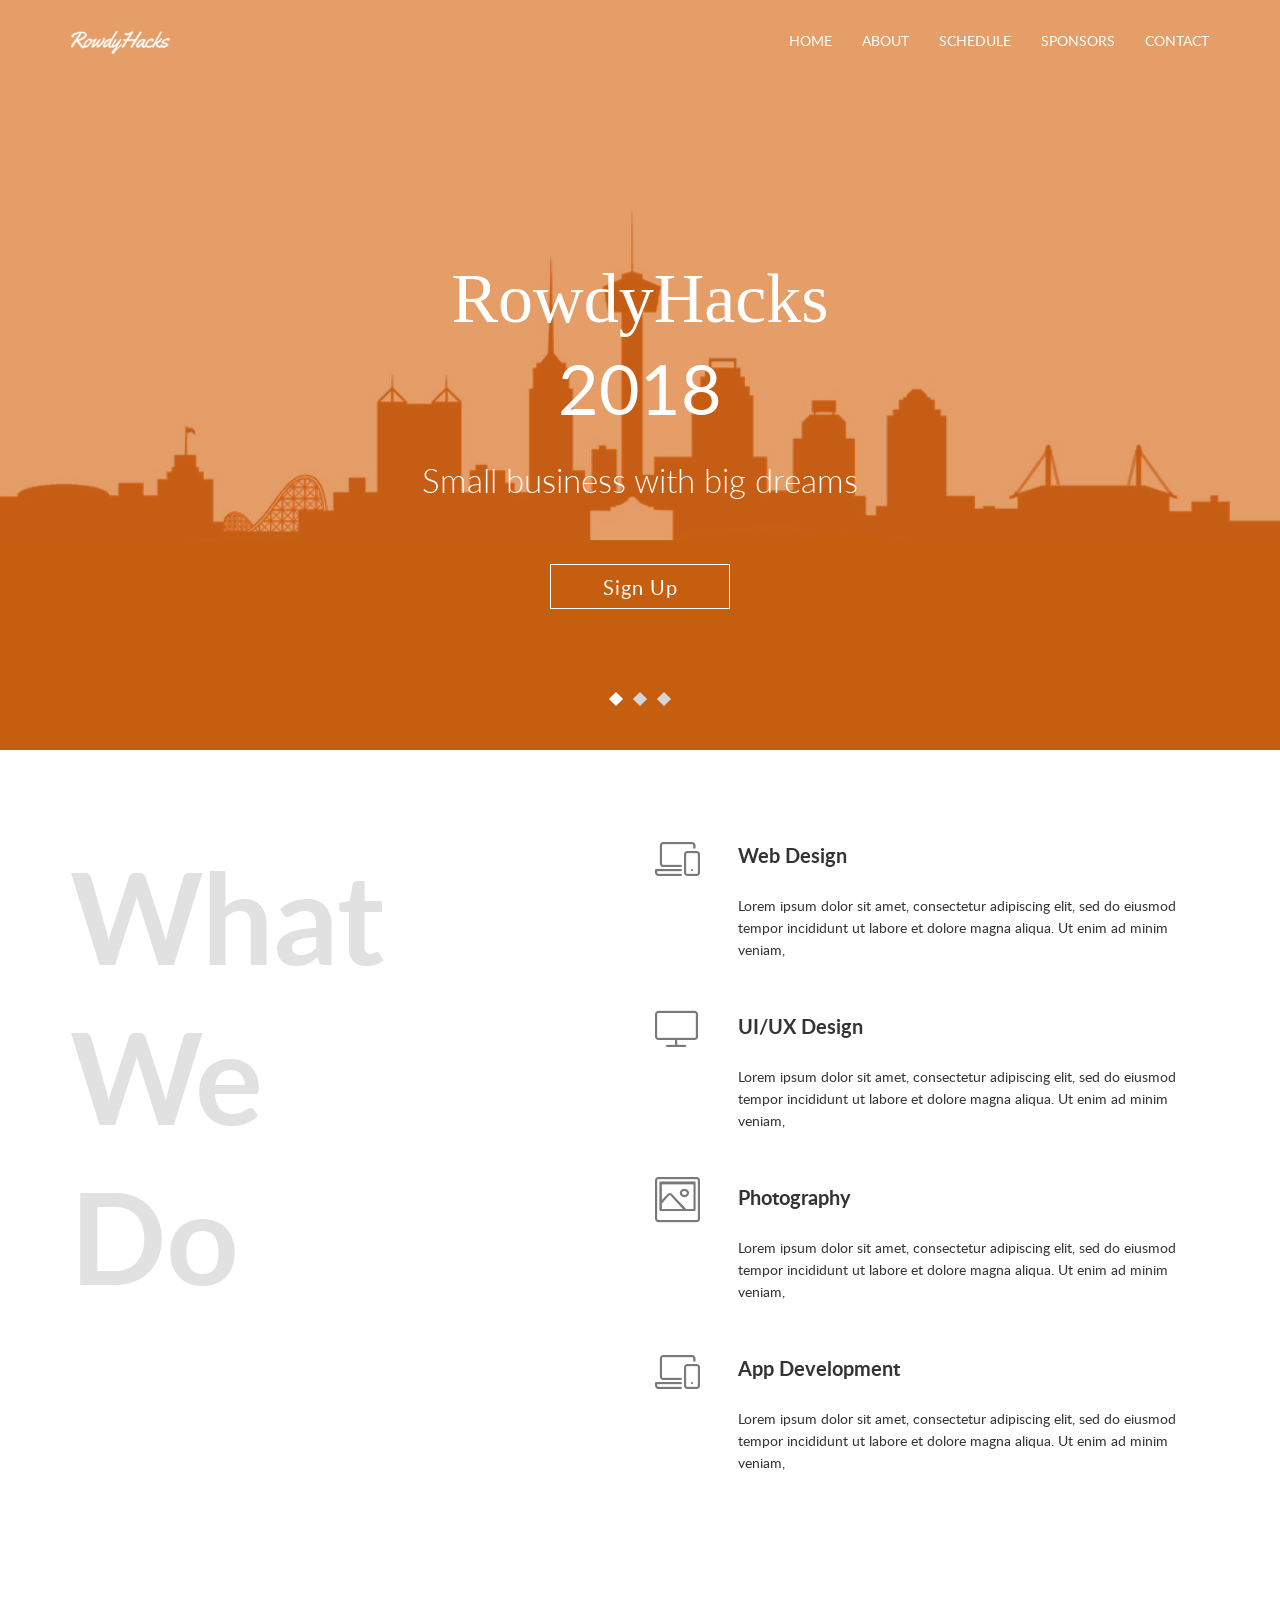
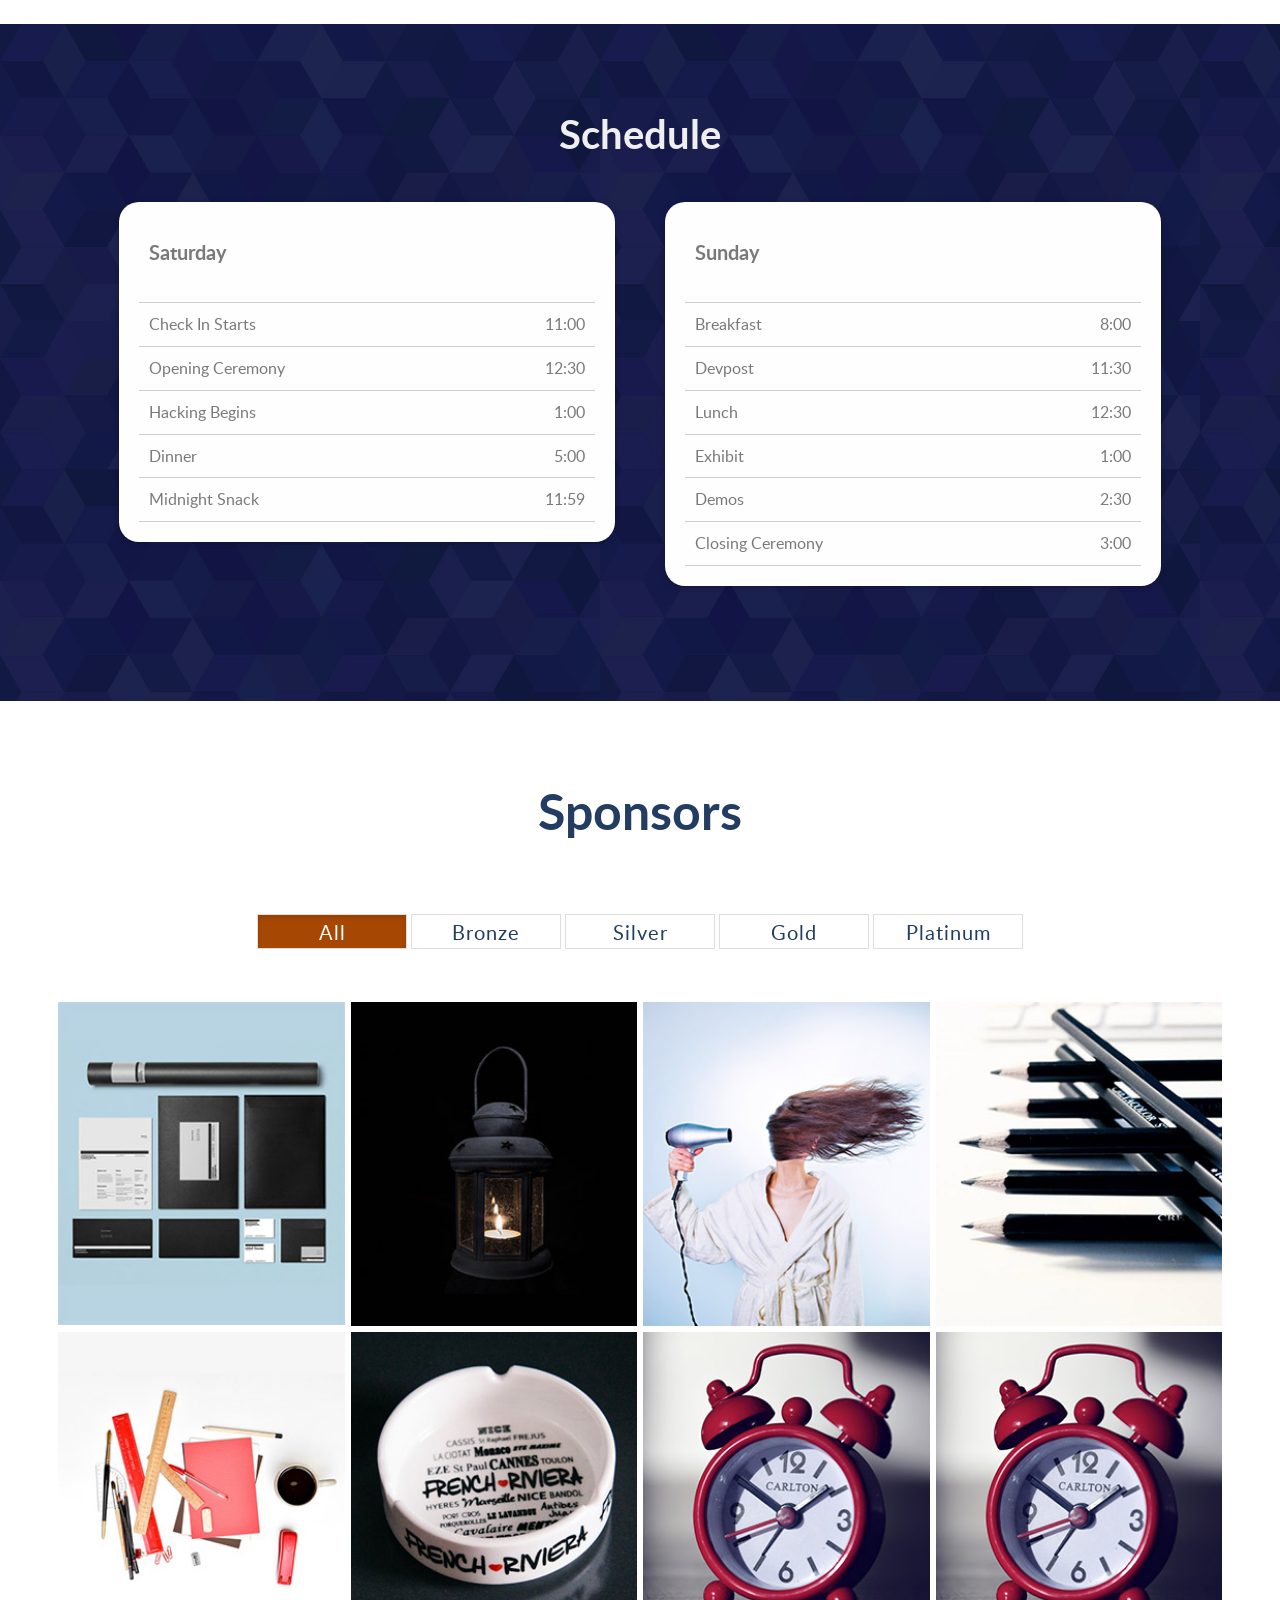
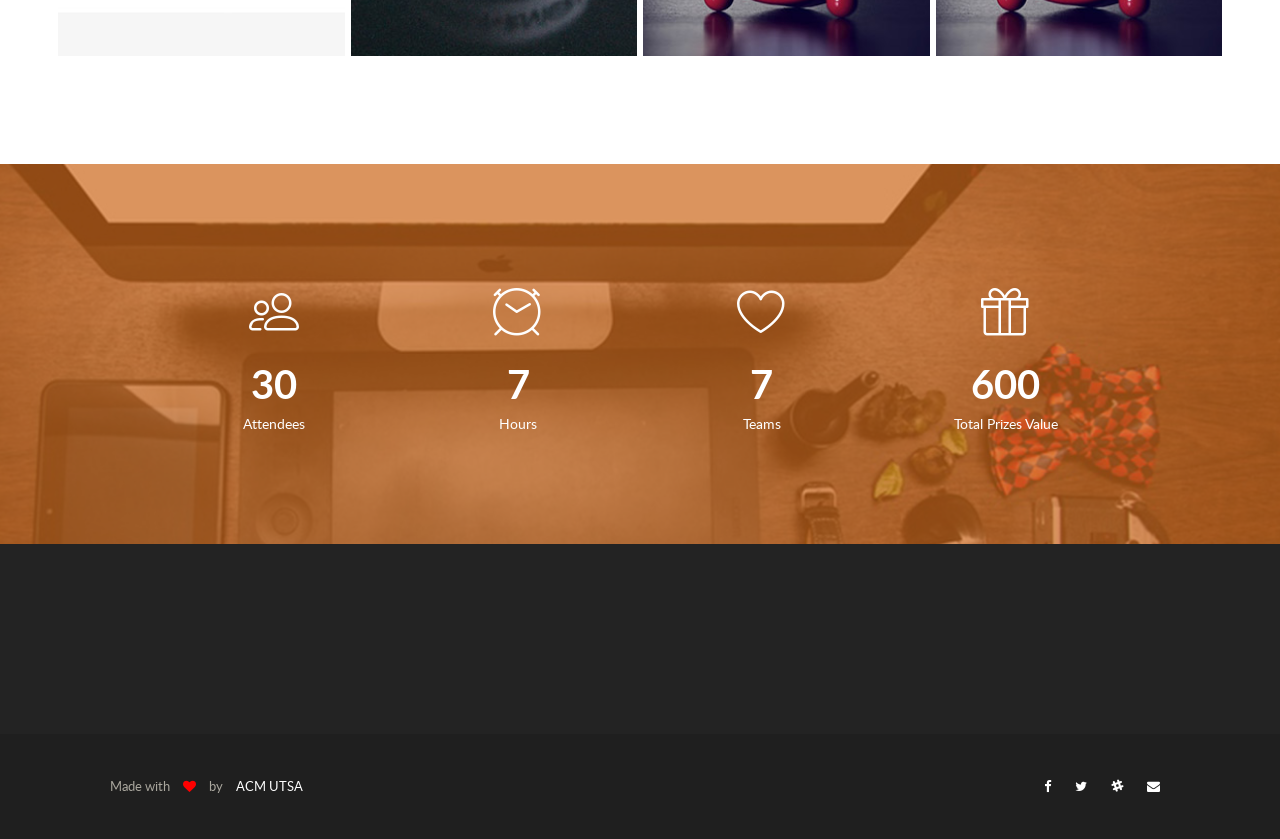
==== commit dda1ab5a: "More Updates" ====
--- a/beta/index.html
+++ b/beta/index.html
@@ -34,7 +34,7 @@
             <p class="browserupgrade">You are using an <strong>outdated</strong> browser. Please <a href="http://browsehappy.com/">upgrade your browser</a> to improve your experience.</p>
         <![endif]-->
 
-        <header id="main_menu" class="header navbar-fixed-top">            
+        <header id="main_menu" class="header navbar-fixed-top" style="overflow;none;">
             <div class="main_menu_bg">
                 <div class="container">
                     <div class="row">
@@ -61,7 +61,8 @@
                                     <div class="collapse navbar-collapse" id="bs-example-navbar-collapse-1">
                                         <ul class="nav navbar-nav navbar-right">
                                             <li><a href="#home">Home</a></li>
-                                            <li><a href="#service">Service</a></li>
+                                            <li><a href="#about">About</a></li>
+                                            <li><a href="#about">Schedule</a></li>
                                             <li><a href="#sponsors">Sponsors</a></li>
                                             <li><a href="#contact">Contact</a></li>
                                         </ul>    
@@ -73,7 +74,6 @@
                     </div>
 
                 </div>
-
             </div>
         </header> <!--End of header -->
 
@@ -93,7 +93,7 @@
                                         <p class="subtitle">Small business with big dreams</p>
 
                                         <div class="home_btn">
-                                            <a href="" class="btn btn-md">Sign Up</a>
+                                            <a href="" class="btn btn-md" id="sign-up-btn">Sign Up</a>
                                         </div>
 
                                     </div>
@@ -131,7 +131,7 @@
 
 
 
-        <section id="service" class="service">
+        <section id="about" class="service">
             <div class="container">
                 <div class="row">
                     <div class="main_service_area sections"> 
@@ -192,22 +192,99 @@
         </section>
 
 
-        <section id="choose" class="choose">
+        <section id="schedule" class="schedule">
             <div class="container-fluid">
                 <div class="row">
-                    <div class="main_choose_area sections">
-                        <div class="col-sm-7 col-sm-offset-1">
-                            <div class="main_choose_content text-left">
-                                <div class="single_choose_content">
-                                    <h1>Exceptional Customer Service</h1>
-                                    <p>Lorem ipsum dolor sit amet, consectetur adipiscing elit, 
-                                        sed do eiusmod tempor Lorem ipsum dolor sit amet
-                                        consectetur adipiscing elit.</p>
-
-                                    <a href="" class="btn btn-larg">Need to help? lets Chat <i class="lnr lnr-arrow-right"></i></a>
-                                </div>
-                            </div>
-                        </div>
+                    <div class="main_schedule_area sections">
+                        <h2 style="text-align:center;color:#efefef;">
+                            Schedule
+                        </h2>
+						<div class="row">
+							<div class="col-sm-offset-1 col-sm-5 col-xs-12 schedule-container">
+								<ul>
+									<li class="schedule-item">
+										<h3>
+											Saturday
+										</h3>
+									</li>
+									<li class="schedule-item">
+										<div class="schedule-time">
+											11:00
+										</div>
+										Check In Starts
+									</li>
+									<li class="schedule-item">
+										<div class="schedule-time">
+											12:30
+										</div>
+										Opening Ceremony
+									</li>
+									<li class="schedule-item">
+										<div class="schedule-time">
+											1:00
+										</div>
+										Hacking Begins
+									</li>
+									<li class="schedule-item">
+										<div class="schedule-time">
+											5:00
+										</div>
+										Dinner
+									</li>
+									<li class="schedule-item">
+										<div class="schedule-time">
+											11:59
+										</div>
+										Midnight Snack
+									</li>
+								</ul>
+							</div>
+							<div class="col-sm-5 col-xs-12 schedule-container">
+								<ul>
+									<li class="schedule-item">
+										<h3>
+											Sunday
+										</h3>
+									</li>
+									<li class="schedule-item">
+										<div class="schedule-time">
+											8:00
+										</div>
+										Breakfast
+									</li>
+									<li class="schedule-item">
+										<div class="schedule-time">
+											11:30
+										</div>
+										Devpost
+									</li>
+									<li class="schedule-item">
+										<div class="schedule-time">
+											12:30
+										</div>
+										Lunch
+									</li>
+									<li class="schedule-item">
+										<div class="schedule-time">
+											1:00
+										</div>
+										Exhibit
+									</li>
+									<li class="schedule-item">
+										<div class="schedule-time">
+											2:30
+										</div>
+										Demos
+									</li>
+									<li class="schedule-item">
+										<div class="schedule-time">
+											3:00
+										</div>
+										Closing Ceremony
+									</li>
+								</ul>
+							</div>
+						</div>
                     </div>
                 </div>
             </div>
@@ -239,8 +316,10 @@
                                     <img src="assets/images/pf1.jpg" alt="" />
                                     <div class="mixi_portfolio_overlay">
                                         <div class="overflow_hover_text"> 
-                                            <a href=""><i class="lnr lnr-magnifier"></i></a>
-                                            <a href=""><i class="lnr lnr-heart"></i></a>
+                                            <!--
+                                            <a href=""><i class="lnr lnr-magnifier"></i></a>
+                                            <a href=""><i class="lnr lnr-heart"></i></a>
+                                            -->
                                         </div>
                                     </div>
                                 </div>
@@ -250,8 +329,10 @@
                                     <img src="assets/images/pf2.jpg" alt="" />
                                     <div class="mixi_portfolio_overlay">
                                         <div class="overflow_hover_text"> 
-                                            <a href=""><i class="lnr lnr-magnifier"></i></a>
-                                            <a href=""><i class="lnr lnr-heart"></i></a>
+                                            <!--
+                                            <a href=""><i class="lnr lnr-magnifier"></i></a>
+                                            <a href=""><i class="lnr lnr-heart"></i></a>
+                                            -->
                                         </div>
                                     </div>
                                 </div>
@@ -261,8 +342,10 @@
                                     <img src="assets/images/pf3.jpg" alt="" />
                                     <div class="mixi_portfolio_overlay">
                                         <div class="overflow_hover_text"> 
-                                            <a href=""><i class="lnr lnr-magnifier"></i></a>
-                                            <a href=""><i class="lnr lnr-heart"></i></a>
+                                            <!--
+                                            <a href=""><i class="lnr lnr-magnifier"></i></a>
+                                            <a href=""><i class="lnr lnr-heart"></i></a>
+                                            -->
                                         </div>
                                     </div>
                                 </div>
@@ -272,8 +355,10 @@
                                     <img src="assets/images/pf4.jpg" alt="" />
                                     <div class="mixi_portfolio_overlay">
                                         <div class="overflow_hover_text"> 
-                                            <a href=""><i class="lnr lnr-magnifier"></i></a>
-                                            <a href=""><i class="lnr lnr-heart"></i></a>
+                                            <!--
+                                            <a href=""><i class="lnr lnr-magnifier"></i></a>
+                                            <a href=""><i class="lnr lnr-heart"></i></a>
+                                            -->
                                         </div>
                                     </div>
                                 </div>
@@ -283,8 +368,10 @@
                                     <img src="assets/images/pf5.jpg" alt="" />
                                     <div class="mixi_portfolio_overlay">
                                         <div class="overflow_hover_text"> 
-                                            <a href=""><i class="lnr lnr-magnifier"></i></a>
-                                            <a href=""><i class="lnr lnr-heart"></i></a>
+                                            <!--
+                                            <a href=""><i class="lnr lnr-magnifier"></i></a>
+                                            <a href=""><i class="lnr lnr-heart"></i></a>
+                                            -->
                                         </div>
                                     </div>
                                 </div>
@@ -294,8 +381,10 @@
                                     <img src="assets/images/pf6.jpg" alt="" />
                                     <div class="mixi_portfolio_overlay">
                                         <div class="overflow_hover_text"> 
-                                            <a href=""><i class="lnr lnr-magnifier"></i></a>
-                                            <a href=""><i class="lnr lnr-heart"></i></a>
+                                            <!--
+                                            <a href=""><i class="lnr lnr-magnifier"></i></a>
+                                            <a href=""><i class="lnr lnr-heart"></i></a>
+                                            -->
                                         </div>
                                     </div>
                                 </div>
@@ -305,8 +394,10 @@
                                     <img src="assets/images/pf7.jpg" alt="" />
                                     <div class="mixi_portfolio_overlay">
                                         <div class="overflow_hover_text"> 
-                                            <a href=""><i class="lnr lnr-magnifier"></i></a>
-                                            <a href=""><i class="lnr lnr-heart"></i></a>
+                                            <!--
+                                            <a href=""><i class="lnr lnr-magnifier"></i></a>
+                                            <a href=""><i class="lnr lnr-heart"></i></a>
+                                            -->
                                         </div>
                                     </div>
                                 </div>
@@ -316,8 +407,10 @@
                                     <img src="assets/images/pf7.jpg" alt="" />
                                     <div class="mixi_portfolio_overlay">
                                         <div class="overflow_hover_text"> 
-                                            <a href=""><i class="lnr lnr-magnifier"></i></a>
-                                            <a href=""><i class="lnr lnr-heart"></i></a>
+                                            <!--
+                                            <a href=""><i class="lnr lnr-magnifier"></i></a>
+                                            <a href=""><i class="lnr lnr-heart"></i></a>
+                                            -->
                                         </div>
                                     </div>
                                 </div>
@@ -381,6 +474,7 @@
             <div class="container">
                 <div class="row">
                     <div class="main_contact sections">
+                    <!--
                         <div class="head_title text-center">
                             <h2>Contact</h2>
                             <p>Lorem ipsum dolor sit amet, consectetur adipiscing elit, sed do eiusmod tempor</p>
@@ -388,12 +482,10 @@
 
                         <div class="row">
                             <div class="contact_contant">
-
                                 <div class="col-sm-6 col-xs-12">
                                     <h4>Leave A Message</h4>
                                     <div class="single_contant_left">
                                         <form action="#" id="formid">
-                                            <!--<div class="col-lg-8 col-md-8 col-sm-10 col-lg-offset-2 col-md-offset-2 col-sm-offset-1">-->
 
                                             <div class="form-group">
                                                 <input type="text" class="form-control" name="name" placeholder="first name" required="">
@@ -410,25 +502,24 @@
                                             <div class="">
                                                 <input type="submit" value="Send" class="btn btn-primary">
                                             </div>
-                                            <!--</div>--> 
                                         </form>
                                     </div>
                                 </div>
-
-
+-->
+<!--
                                 <div class="col-sm-5 col-sm-offset-1 col-xs-12">
                                     <div class="single_message_right_info">
                                         <h4>Address :</h4>
                                         <ul>
                                             <li><a href=""><i class="fa fa-home"></i> One UTSA Circle, San Antonio, TX</a></li>
                                             <li><a href=""><i class="fa fa-phone"></i> ...</a></li>
-
                                             <li><a href=""><i class="fa fa-envelope"></i> team@rowdyhacks.org</a></li>
                                         </ul>
                                     </div>
                                 </div>
-                            </div> <!-- End of messsage contant-->
-                        </div>
+                            </div>
+                        </div>
+                        -->
                     </div>
                 </div>
             </div>
@@ -451,13 +542,10 @@
 
                         <div class="col-sm-6 col-xs-12">
                             <div class="footer_socail">
-                                <a href=""><i class="fa fa-facebook"></i></a>
-                                <a href=""><i class="fa fa-twitter"></i></a>
-                                <a href=""><i class="fa fa-google-plus"></i></a>
-                                <a href=""><i class="fa fa-rss"></i></a>
-                                <a href=""><i class="fa fa-instagram"></i></a>
-                                <a href=""><i class="fa fa-dribbble"></i></a>
-                                <a href=""><i class="fa fa-behance"></i></a>
+                                <a href="https://www.facebook.com/rowdyhacks/" title="Facebook"><i class="fa fa-facebook"></i></a>
+                                <a href="https://twitter.com/RowdyHacks" title="Twitter"><i class="fa fa-twitter"></i></a>
+                                <a href="" title="Slack"><i class="fa fa-slack"></i></a>
+                                <a href="mailto:team@rowdyhacks.org" title="Email"><i class="fa fa-envelope"></i></a>
                             </div>
                         </div>
                     </div>
--- a/beta/assets/css/style.css
+++ b/beta/assets/css/style.css
@@ -3,6 +3,7 @@
 /*
 Author: Bootstrapthemes
 Author URI: http://bootstrapthemes.co
+
 */
 /* ==========================================================================
    Author's custom styles
@@ -499,7 +500,7 @@
     z-index: 300;
     box-shadow: 0 6px 12px rgba(0, 0, 0, .175);
     -webkit-box-shadow: 0 6px 12px rgba(0, 0, 0, .175);
-    background-color:rgba(34, 61, 97, 0.64);
+    background-color:rgba(12, 35, 64, 0.75);
     -webkit-transition:all .3s;
     -moz-transition:all .3s;
     transition:all .3s;
@@ -520,14 +521,14 @@
 }
 .navbar-default .navbar-nav>li>a:hover, .navbar-default .navbar-nav>li>a:focus{
     color:#fff;
-    font-weight: bold;
+    /*font-weight: bold;*/
 }
 .main_menu_bg .navbar {}
 
 .main_menu_bg .navbar-default .navbar-nav>.active>a, .navbar-default .navbar-nav>.active>a:hover, .navbar-default .navbar-nav>.active>a:focus{
     color: #fff;
     background: transparent;
-    font-weight: bold;
+    /*font-weight: bold;*/
 }
 
 .main_menu_bg .navbar-nav>li>a {
@@ -536,6 +537,7 @@
     text-transform: uppercase;
     font-size: 0.875rem;
     color: #fff;
+    text-shadow:0px 0px 2px -1px #000;
 }
 .navbar-brand>img {
     max-width: 80%;
@@ -550,6 +552,7 @@
 .home{
     background: url(../images/homebg.jpg) no-repeat 100% 100%;
     background-size: cover;
+    background-position: center;
 }
 
 .home .main_home{
@@ -673,20 +676,22 @@
 
 
 /*lessons section css*/
-.choose{
-    background: url(../images/choosebg.png) no-repeat top right #f7f7f7;
-}
-
-.main_choose_area{
+.schedule{
+    background: url(../images/schedulebg.jpg) repeat #0c2340;
+    background-size: 600px;
+    /*background-color: #0c2340;*/
+}
+
+.main_schedule_area{
       
 }
-.main_choose_area .main_choose_content{}
-.main_choose_area .main_choose_content .single_choose_content{} 
-.main_choose_area .main_choose_content .single_choose_content h1{
+.main_schedule_area .main_schedule_content{}
+.main_schedule_area .main_schedule_content .single_schedule_content{} 
+.main_schedule_area .main_schedule_content .single_schedule_content h1{
     font-size:3.125rem;
     color:#a64803;
 } 
-.main_choose_area .main_choose_content .single_choose_content p{
+.main_schedule_area .main_schedule_content .single_schedule_content p{
     font-size:1.125rem;
     color:#333333;
     line-height: 2rem;
@@ -954,8 +959,53 @@
 
 }
 
-
-
-
-
-
+@import url('https://fonts.googleapis.com/css?family=Yellowtail');
+
+#sign-up-btn:hover, #sign-up-btn:focus, #sign-up-btn:active {
+    background-color: #efefef;
+    color: #a64803;
+}
+/*
+#blur-background {
+    -webkit-filter: blur(3px);
+    filter: blur(3px);
+    z-index:-1;
+    height:78px;
+    position:absolute;
+    top:-3px;
+    left:-3px;
+    right:-3px;
+    background-color:rgba(12, 35, 64, 0.64);
+}
+*/
+
+.schedule-container {
+    text-align: left;
+}
+
+.schedule-container ul {
+    padding: 20px;
+    margin: 10px;
+    background-color: #fefefe;
+    border-radius: 20px;
+    box-shadow: 0px 1px 10px -5px #000000;
+}
+
+@media (max-width: 767px) {
+    .schedule-container ul {
+        padding: 20px;
+        margin: 10px 0px 10px 0px;
+        border-radius: 0px;
+    }
+}
+
+.schedule-item {
+    border-style: none none solid none;
+    border-color: #cdcdcd;
+    border-width: 1px;
+    padding: 10px;
+}
+
+.schedule-time {
+    float: right;
+}
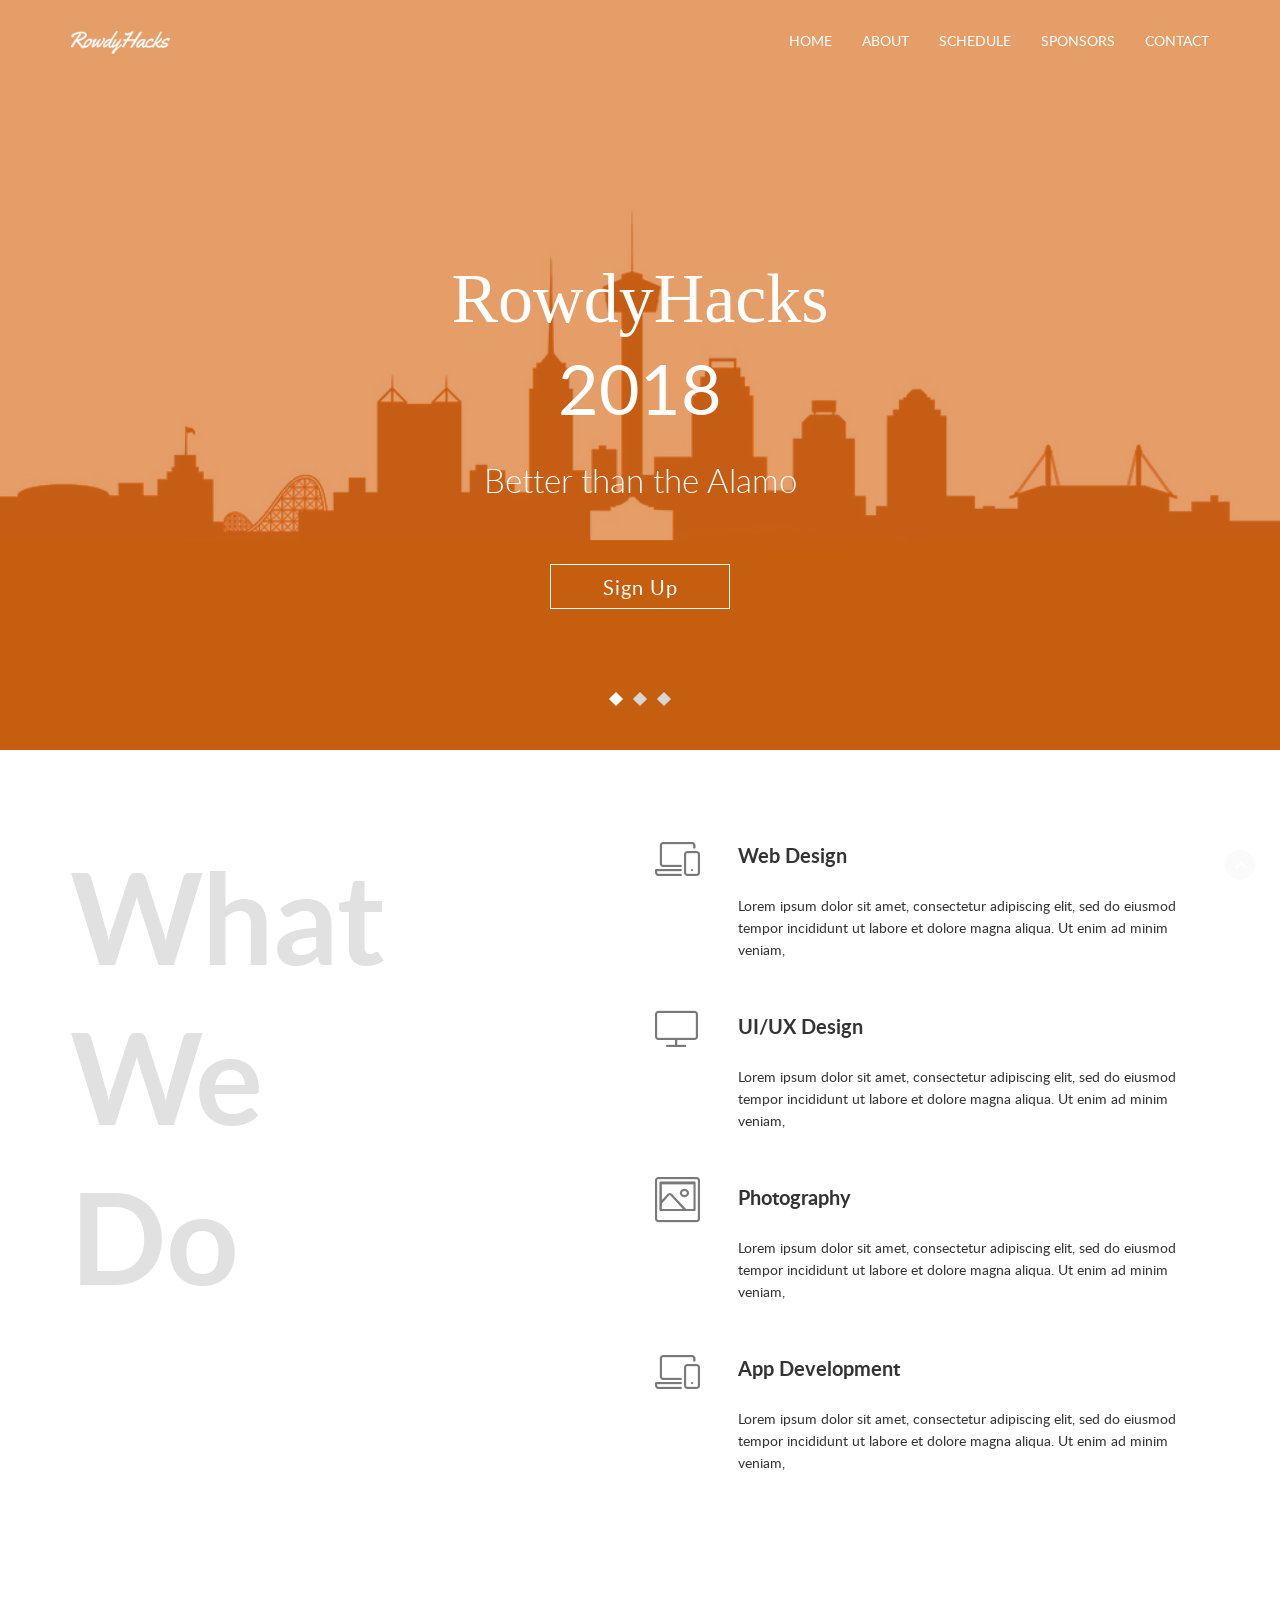
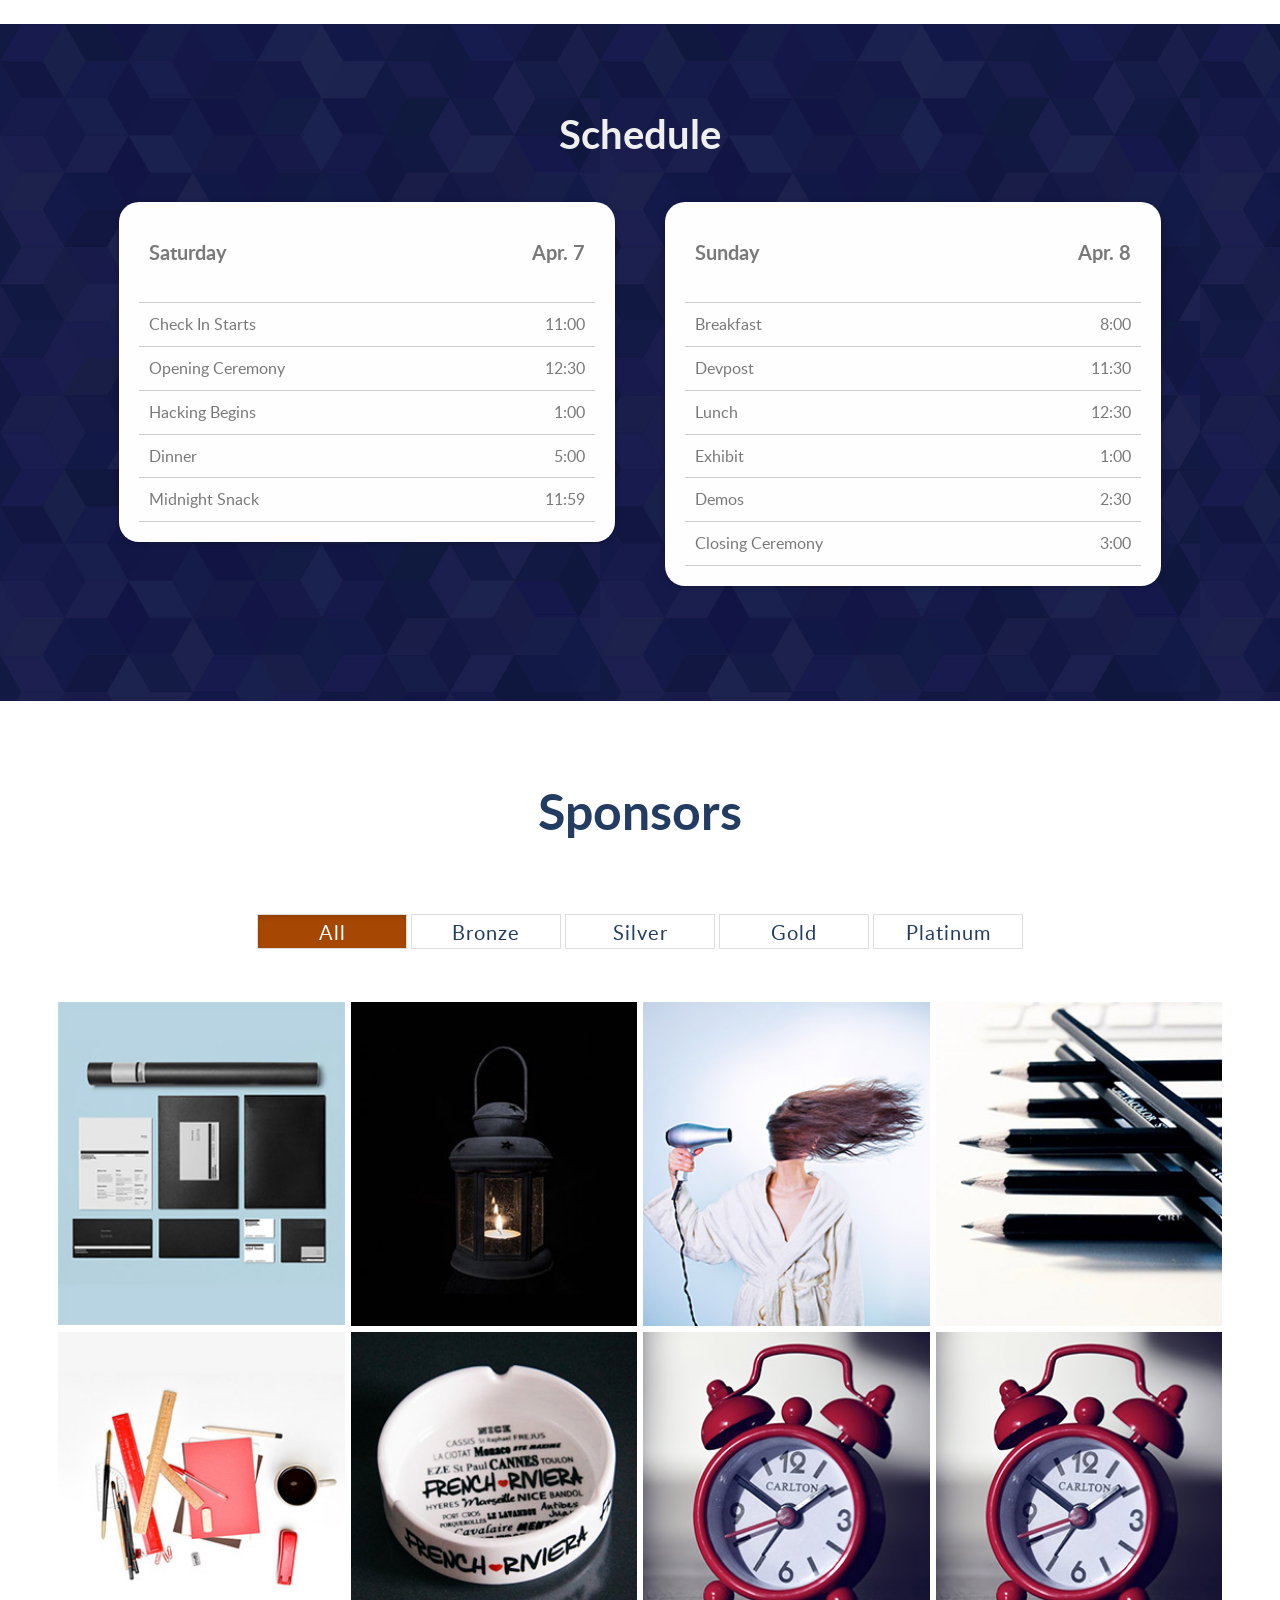
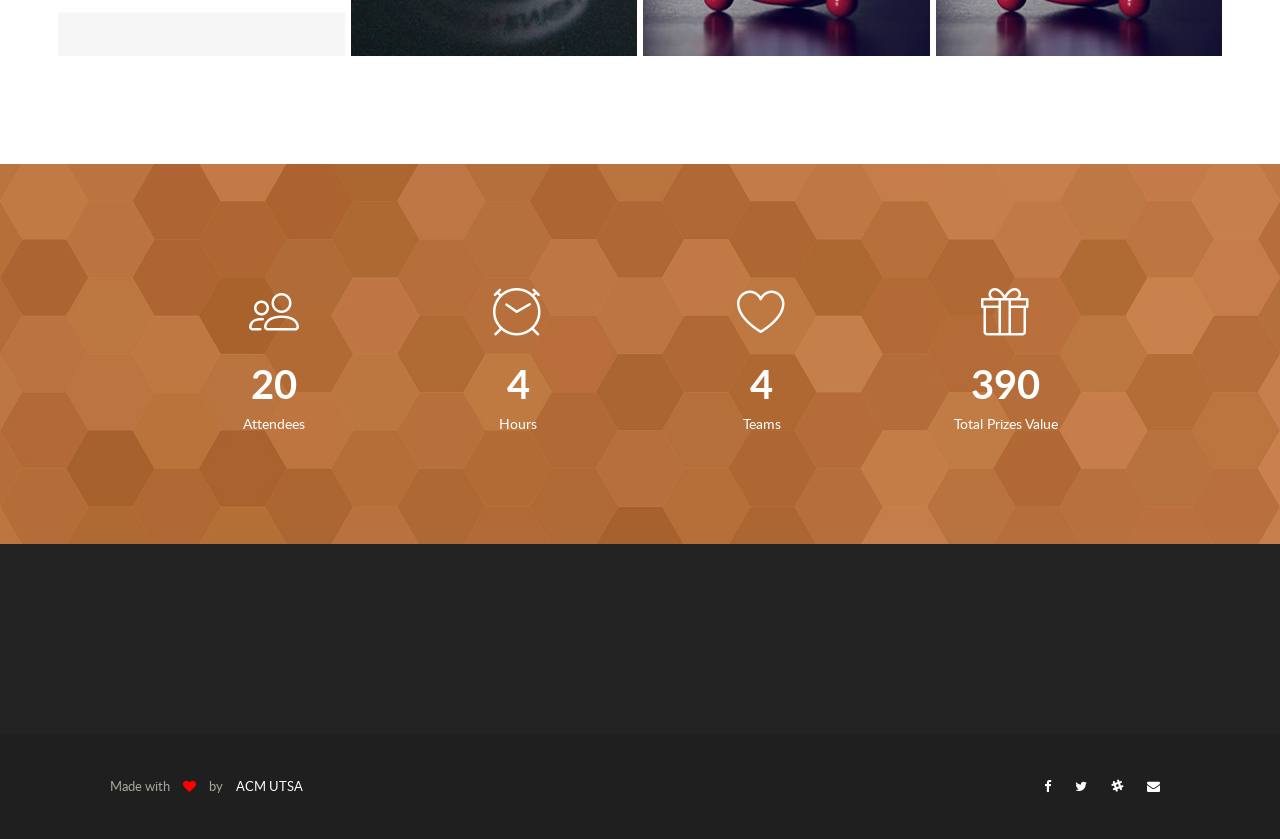
==== commit 6636bef9: "Content Updates" ====
--- a/beta/index.html
+++ b/beta/index.html
@@ -90,7 +90,7 @@
                                 <div class="single_home_slider">
                                     <div class="main_home wow fadeInUp" data-wow-duration="700ms" style="text-shadow:0px 1px 5px -1px #000000;">
                                         <h1><div style="font-family:yellowtail;display:inline;">RowdyHacks</div><br />2018</h1>
-                                        <p class="subtitle">Small business with big dreams</p>
+                                        <p class="subtitle">Better than the Alamo</p>
 
                                         <div class="home_btn">
                                             <a href="" class="btn btn-md" id="sign-up-btn">Sign Up</a>
@@ -99,23 +99,23 @@
                                     </div>
                                 </div>
                                 <div class="single_home_slider">
-                                    <div class="main_home wow fadeInUp" data-wow-duration="700ms">
-                                        <h1>Have an amazing business meeting</h1>
-                                        <p class="subtitle">Small business with big dreams</p>
+                                    <div class="main_home wow fadeInUp" data-wow-duration="700ms" style="text-shadow:0px 1px 5px -1px #000000;">
+                                        <h1><div style="font-family:yellowtail;display:inline;">RowdyHacks</div><br />2018</h1>
+                                        <p class="subtitle">Come and take it</p>
 
                                         <div class="home_btn">
-                                            <a href="" class="btn btn-md">Learn More</a>
+                                            <a href="" class="btn btn-md" id="sign-up-btn">Sign Up</a>
                                         </div>
 
                                     </div>
                                 </div>
                                 <div class="single_home_slider">
-                                    <div class="main_home wow fadeInUp" data-wow-duration="700ms">
-                                        <h1>Have an amazing business meeting</h1>
-                                        <p class="subtitle">Small business with big dreams</p>
+                                    <div class="main_home wow fadeInUp" data-wow-duration="700ms" style="text-shadow:0px 1px 5px -1px #000000;">
+                                        <h1><div style="font-family:yellowtail;display:inline;">RowdyHacks</div><br />2018</h1>
+                                        <p class="subtitle">San Antonio's premiere hackathon</p>
 
                                         <div class="home_btn">
-                                            <a href="" class="btn btn-md">Learn More</a>
+                                            <a href="" class="btn btn-md" id="sign-up-btn">Sign Up</a>
                                         </div>
 
                                     </div>
@@ -205,6 +205,9 @@
 									<li class="schedule-item">
 										<h3>
 											Saturday
+    										<div class="schedule-time">
+    											Apr. 7
+    										</div>
 										</h3>
 									</li>
 									<li class="schedule-item">
@@ -244,6 +247,9 @@
 									<li class="schedule-item">
 										<h3>
 											Sunday
+    										<div class="schedule-time">
+    											Apr. 8
+    										</div>
 										</h3>
 									</li>
 									<li class="schedule-item">
--- a/beta/assets/css/style.css
+++ b/beta/assets/css/style.css
@@ -803,7 +803,7 @@
 
 /*counter section css*/
 .counter{
-    background: url(../images/counterbg.jpg) no-repeat 100% 100%;
+    background: url(../images/counterbg.jpg) no-repeat center center;
     background-size:cover;
     height: 380px;
     overflow: hidden;
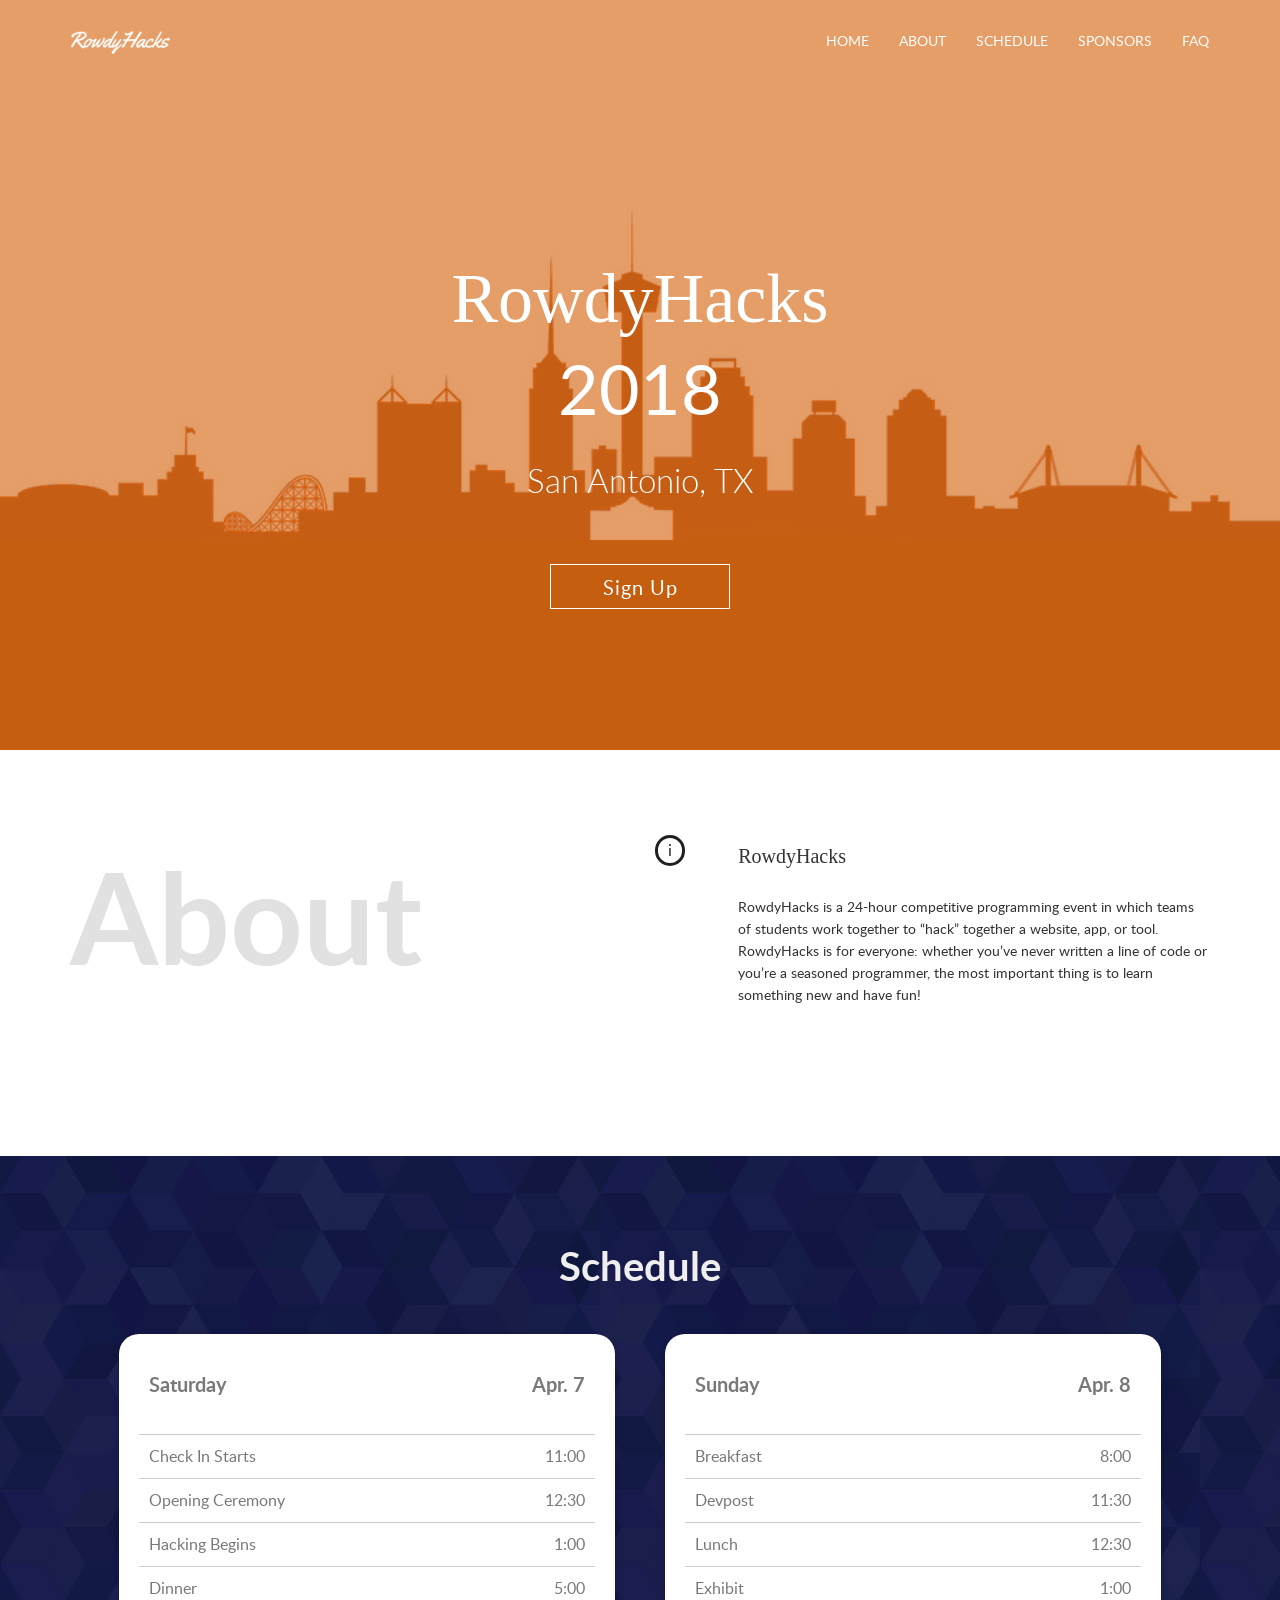
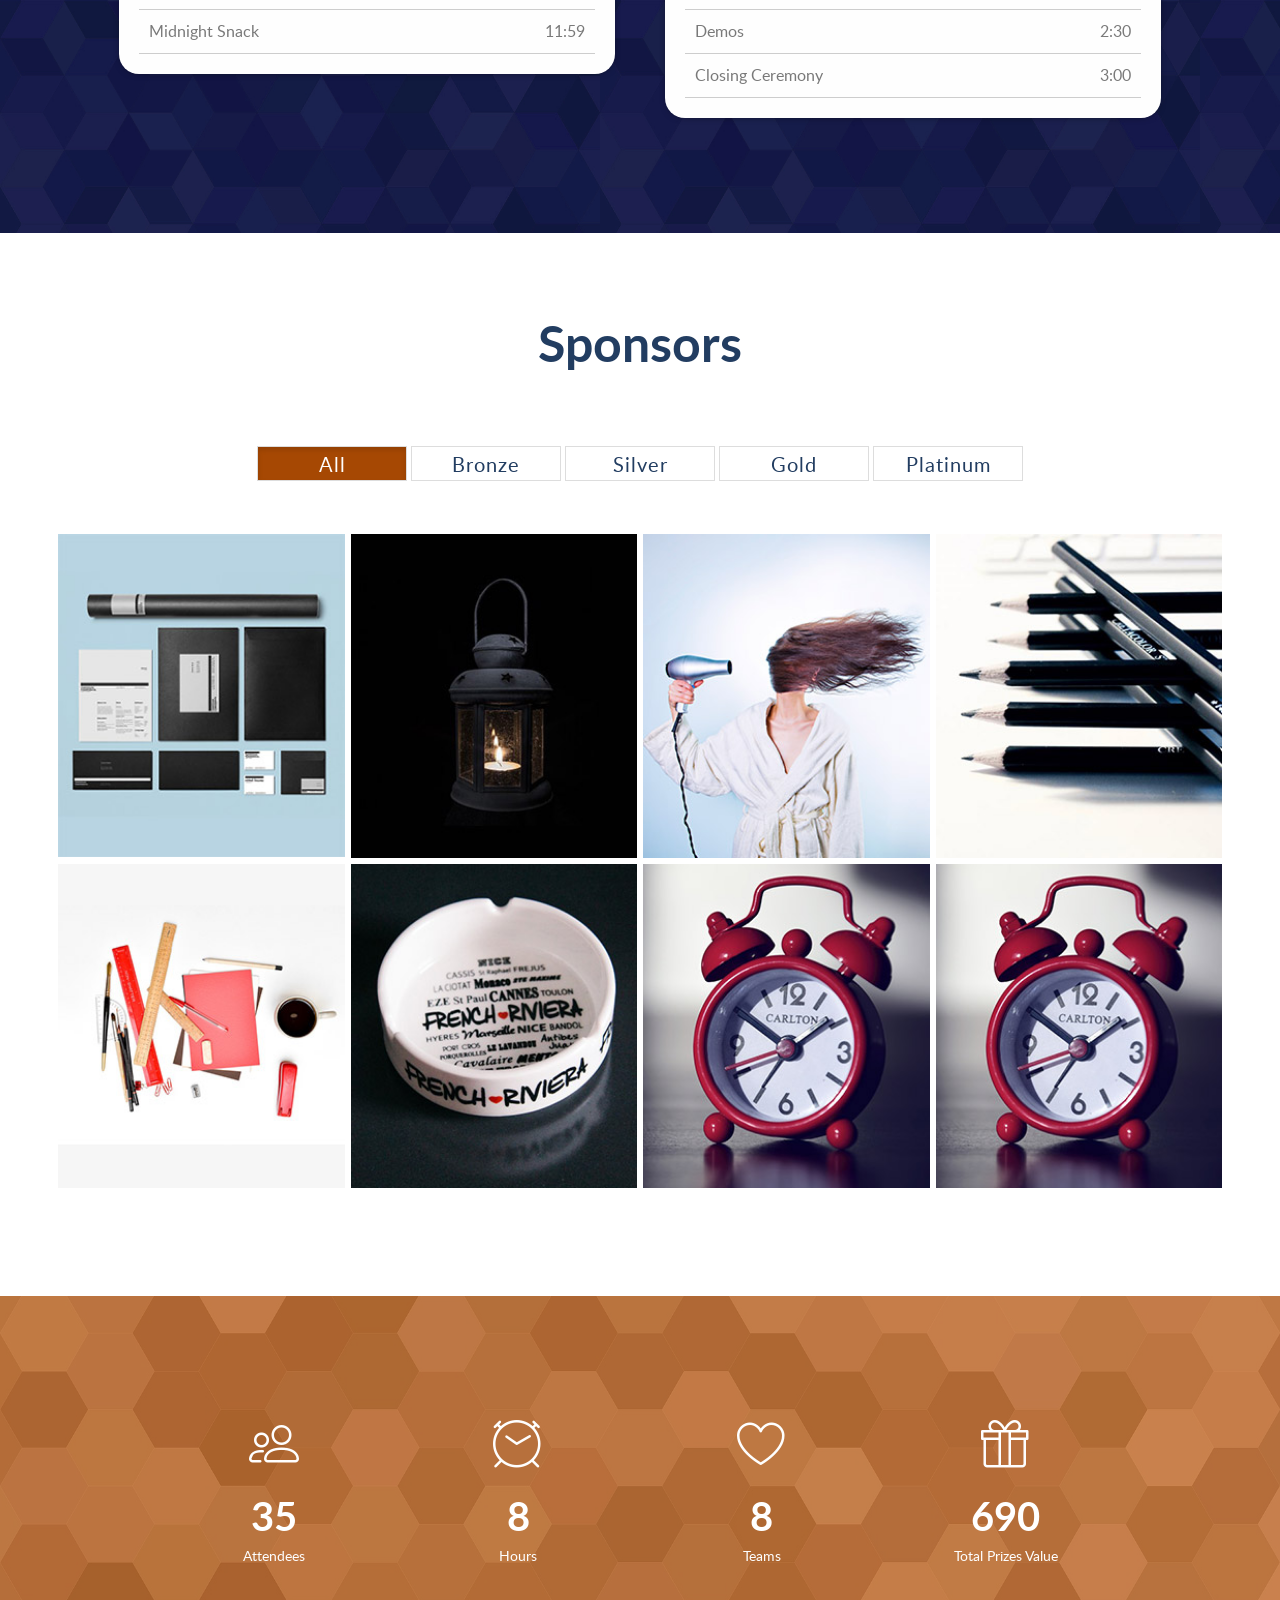
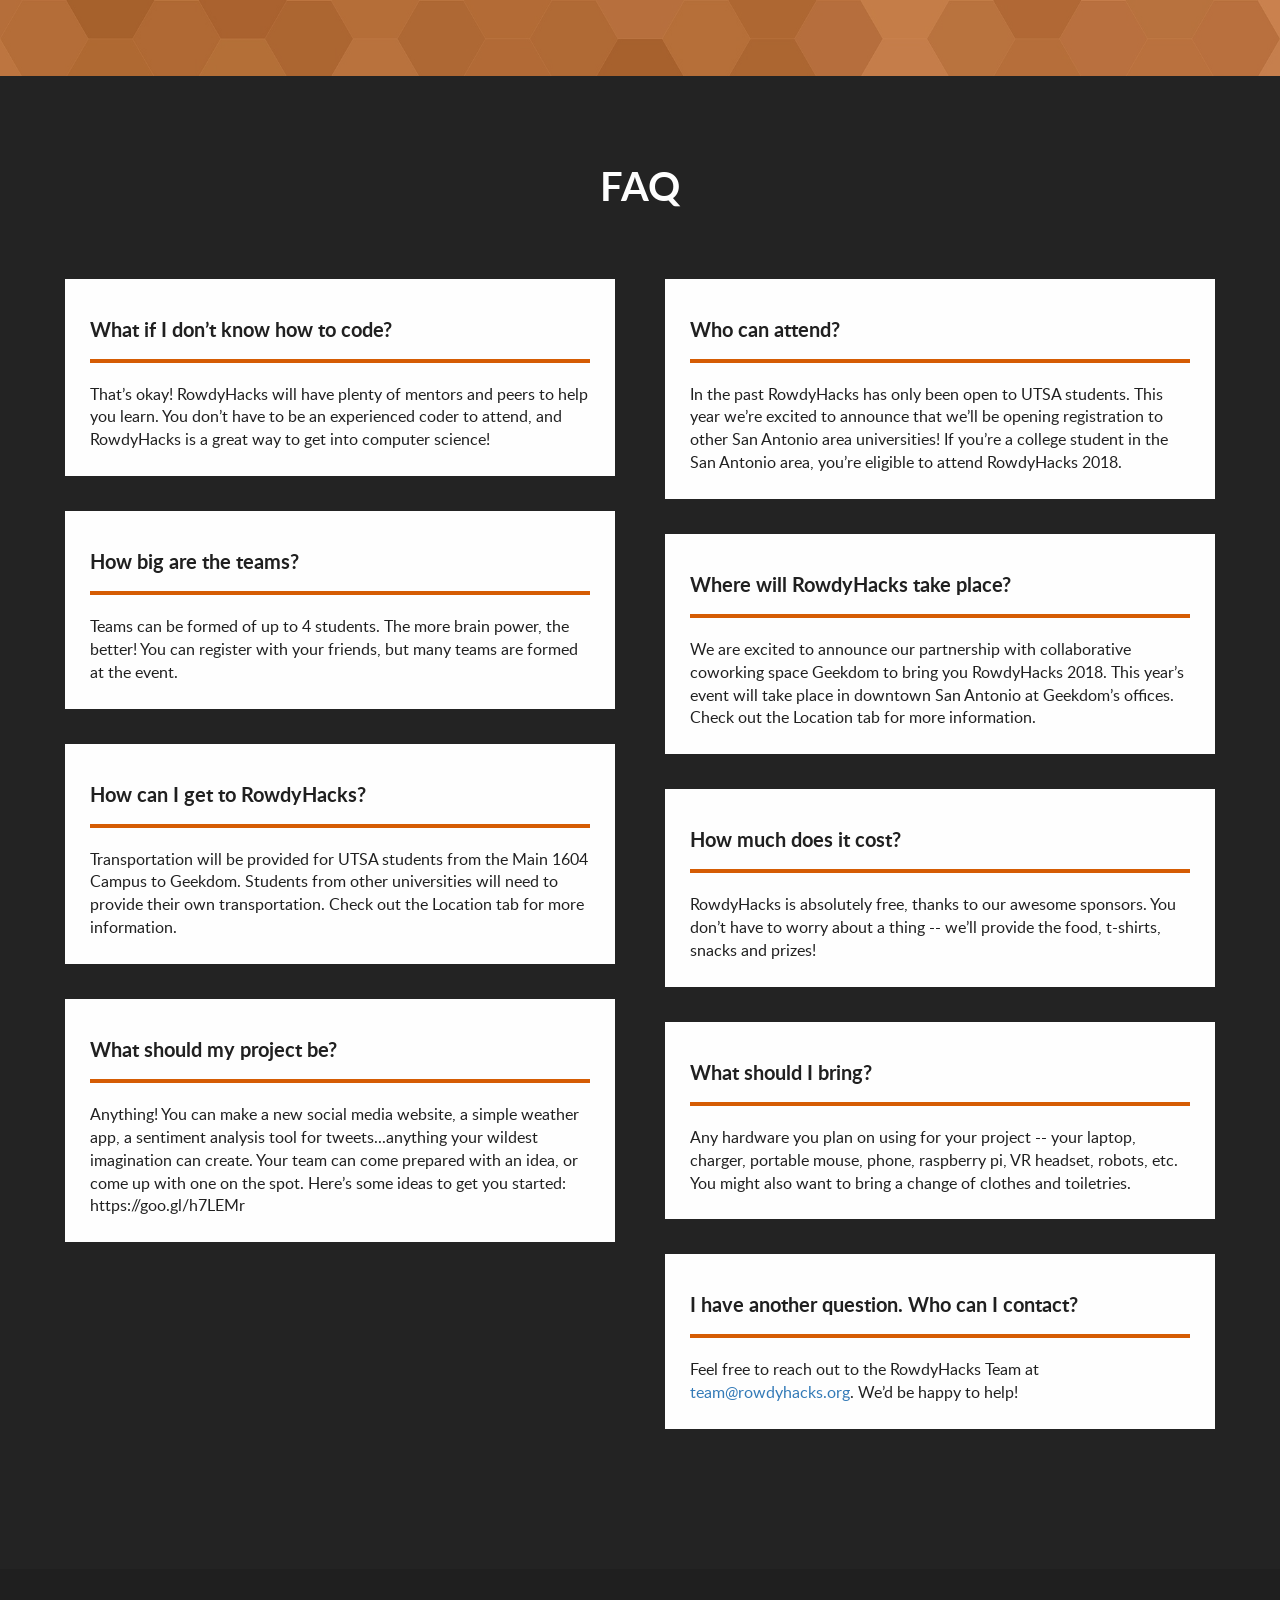
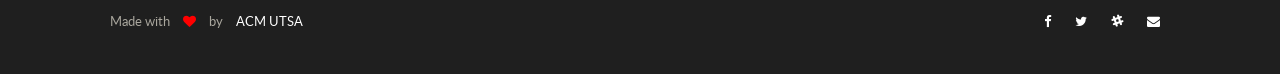
==== commit 7a43a360: "Content/Style Updates Fixes issue #2" ====
--- a/beta/index.html
+++ b/beta/index.html
@@ -28,6 +28,25 @@
         <link rel="stylesheet" href="assets/css/responsive.css" />
 
         <script src="assets/js/vendor/modernizr-2.8.3-respond-1.4.2.min.js"></script>
+        <script src="https://ajax.googleapis.com/ajax/libs/jquery/3.3.1/jquery.min.js"></script>
+        <script type="text/javascript">
+            $(document).ready(function(){
+                $("a[href*=#]").click(function(){
+                    if(location.pathname.replace(/^\//,'') == this.pathname.replace(/^\//,'') && location.hostname == this.hostname){
+                        var $target = $(this.hash);
+                        $target = $target.length && $target || $('[name=' + this.hash.slice(1) +']');
+                        if($target.length){
+                            var targetOffset = $target.offset().top;
+                            var yOffset = typeof window.pageYOffset != 'undefined' ?  window.pageYOffset : document.documentElement && document.documentElement.scrollTop ? document.documentElement.scrollTop : document.body.scrollTop ? document.body.scrollTop : 0;
+                            var it = 50 * Math.log(1000 * Math.abs(yOffset - targetOffset));
+                            console.log(targetOffset+" "+it+" "+yOffset);
+                            $("html,body").animate({scrollTop: targetOffset}, it);
+                            return false;
+                        }
+                    }
+                });
+            });
+        </script>
     </head>
     <body data-spy="scroll" data-target=".navbar-collapse">
         <!--[if lt IE 8]>
@@ -60,11 +79,11 @@
 
                                     <div class="collapse navbar-collapse" id="bs-example-navbar-collapse-1">
                                         <ul class="nav navbar-nav navbar-right">
-                                            <li><a href="#home">Home</a></li>
+                                            <li><a href="#home" onclick="scrollToTop(0px)">Home</a></li>
                                             <li><a href="#about">About</a></li>
-                                            <li><a href="#about">Schedule</a></li>
+                                            <li><a href="#schedule">Schedule</a></li>
                                             <li><a href="#sponsors">Sponsors</a></li>
-                                            <li><a href="#contact">Contact</a></li>
+                                            <li><a href="#faq">FAQ</a></li>
                                         </ul>    
                                     </div>
 
@@ -86,11 +105,11 @@
                 <div class="container">
                     <div class="row">
                         <div class="col-sm-12 ">
-                            <div class="main_home_slider text-center">
-                                <div class="single_home_slider">
-                                    <div class="main_home wow fadeInUp" data-wow-duration="700ms" style="text-shadow:0px 1px 5px -1px #000000;">
+                            <div class=" text-center">
+                                <div class="">
+                                    <div class="main_home" style="text-shadow:0px 1px 5px -1px #000000;">
                                         <h1><div style="font-family:yellowtail;display:inline;">RowdyHacks</div><br />2018</h1>
-                                        <p class="subtitle">Better than the Alamo</p>
+                                        <p class="subtitle">San Antonio, TX</p>
 
                                         <div class="home_btn">
                                             <a href="" class="btn btn-md" id="sign-up-btn">Sign Up</a>
@@ -98,28 +117,6 @@
 
                                     </div>
                                 </div>
-                                <div class="single_home_slider">
-                                    <div class="main_home wow fadeInUp" data-wow-duration="700ms" style="text-shadow:0px 1px 5px -1px #000000;">
-                                        <h1><div style="font-family:yellowtail;display:inline;">RowdyHacks</div><br />2018</h1>
-                                        <p class="subtitle">Come and take it</p>
-
-                                        <div class="home_btn">
-                                            <a href="" class="btn btn-md" id="sign-up-btn">Sign Up</a>
-                                        </div>
-
-                                    </div>
-                                </div>
-                                <div class="single_home_slider">
-                                    <div class="main_home wow fadeInUp" data-wow-duration="700ms" style="text-shadow:0px 1px 5px -1px #000000;">
-                                        <h1><div style="font-family:yellowtail;display:inline;">RowdyHacks</div><br />2018</h1>
-                                        <p class="subtitle">San Antonio's premiere hackathon</p>
-
-                                        <div class="home_btn">
-                                            <a href="" class="btn btn-md" id="sign-up-btn">Sign Up</a>
-                                        </div>
-
-                                    </div>
-                                </div>
                             </div>
                         </div>
                     </div>
@@ -131,59 +128,58 @@
 
 
 
-        <section id="about" class="service">
+        <section id="about" class="about">
             <div class="container">
                 <div class="row">
-                    <div class="main_service_area sections"> 
+                    <div class="main_about_area sections"> 
                         <div class="col-sm-6">
-                            <div class="signle_service_left">
-                                <h2>What
-                                    We 
-                                    Do</h2>
+                            <div class="signle_about_left">
+                                <h2>About</h2>
                             </div>
                         </div>
                         <div class="col-sm-6">
-                            <div class="single_service_right">
-                                <div class="single_service">
-                                    <div class="single_service_icon">
-                                        <i class="lnr lnr-laptop-phone"></i>
-                                    </div>
-                                    <div class="single_service_content">
-                                        <h3>Web Design</h3>
-                                        <p>Lorem ipsum dolor sit amet, consectetur adipiscing elit, sed do eiusmod 
-                                            tempor incididunt ut labore et dolore magna aliqua. Ut enim ad minim veniam, </p>
-                                    </div>
-                                </div>
-                                <div class="single_service">
-                                    <div class="single_service_icon">
+                            <div class="single_about_right">
+                                <div class="single_about">
+                                    <div class="single_about_icon">
+                                        <div style="border-style:solid;border-sidth:5px;border-color:#202020;color:#202020;padding:1px 10px;border-radius:100px;display:inline-block;">i</div>
+                                    </div>
+                                    <div class="single_about_content">
+                                        <h3><div style="display:inline;font-family:yellowtail;">RowdyHacks</div></h2></h3>
+                                        <p>RowdyHacks is a 24-hour competitive programming event in which teams of students work together to “hack” together a website, app, or tool. RowdyHacks is for everyone: whether you’ve never written a line of code or you’re a seasoned programmer, the most important thing is to learn something new and have fun!</p>
+                                    </div>
+                                </div>
+                                <!--
+                                <div class="single_about">
+                                    <div class="single_about_icon">
                                         <i class="lnr lnr-screen"></i>
                                     </div>
-                                    <div class="single_service_content">
+                                    <div class="single_about_content">
                                         <h3>UI/UX Design</h3>
                                         <p>Lorem ipsum dolor sit amet, consectetur adipiscing elit, sed do eiusmod 
                                             tempor incididunt ut labore et dolore magna aliqua. Ut enim ad minim veniam, </p>
                                     </div>
                                 </div>
-                                <div class="single_service">
-                                    <div class="single_service_icon">
+                                <div class="single_about">
+                                    <div class="single_about_icon">
                                         <i class="lnr lnr-picture"></i>
                                     </div>
-                                    <div class="single_service_content">
+                                    <div class="single_about_content">
                                         <h3>Photography</h3>
                                         <p>Lorem ipsum dolor sit amet, consectetur adipiscing elit, sed do eiusmod 
                                             tempor incididunt ut labore et dolore magna aliqua. Ut enim ad minim veniam, </p>
                                     </div>
                                 </div>
-                                <div class="single_service">
-                                    <div class="single_service_icon">
+                                <div class="single_about">
+                                    <div class="single_about_icon">
                                         <i class="lnr lnr-laptop-phone"></i>
                                     </div>
-                                    <div class="single_service_content">
+                                    <div class="single_about_content">
                                         <h3>App Development</h3>
                                         <p>Lorem ipsum dolor sit amet, consectetur adipiscing elit, sed do eiusmod 
                                             tempor incididunt ut labore et dolore magna aliqua. Ut enim ad minim veniam, </p>
                                     </div>
                                 </div>
+                                -->
                             </div>
                         </div>
                     </div>
@@ -476,10 +472,10 @@
         </section>
 
 
-        <section id="contact" class="contact">
+        <section id="faq" class="faq">
             <div class="container">
                 <div class="row">
-                    <div class="main_contact sections">
+                    <div class="main_faq sections">
                     <!--
                         <div class="head_title text-center">
                             <h2>Contact</h2>
@@ -526,6 +522,75 @@
                             </div>
                         </div>
                         -->
+                        <div style="color:#fefefe;">
+                            <h2 style="text-align:center;">
+                                FAQ
+                            </h2>
+                            <div class="row" style="overflow-y:hidden;">
+        						<div class="col-sm-12" style="overflow-x:visible;">
+        							<div class="row">
+        								<div class="col-md-6">
+        									<div class="faq-item">
+        										<h3>
+        											What if I don’t know how to code?
+        										</h3>
+        										That’s okay! RowdyHacks will have plenty of mentors and peers to help you learn. You don’t have to be an experienced coder to attend, and RowdyHacks is a great way to get into computer science!
+        									</div>
+        									<div class="faq-item">
+        										<h3>
+        											How big are the teams?
+        										</h3>
+        										Teams can be formed of up to 4 students. The more brain power, the better! You can register with your friends, but many teams are formed at the event.
+        									</div>
+        									<div class="faq-item">
+        										<h3>
+        											How can I get to RowdyHacks?
+        										</h3>
+        										Transportation will be provided for UTSA students from the Main 1604 Campus to Geekdom. Students from other universities will need to provide their own transportation. Check out the Location tab for more information.
+        									</div>
+        									<div class="faq-item">
+        										<h3>
+        											What should my project be?
+        										</h3>
+        										Anything! You can make a new social media website, a simple weather app, a sentiment analysis tool for tweets...anything your wildest imagination can create. Your team can come prepared with an idea, or come up with one on the spot. Here’s some ideas to get you started: https://goo.gl/h7LEMr
+        									</div>
+        								</div>
+        								<div class="col-md-6">
+        									<div class="faq-item">
+        										<h3>
+        											Who can attend?
+        										</h3>
+        										In the past RowdyHacks has only been open to UTSA students. This year we’re excited to announce that we’ll be opening registration to other San Antonio area universities! If you’re a college student in the San Antonio area, you’re eligible to attend RowdyHacks 2018.
+        									</div>
+        									<div class="faq-item">
+        										<h3>
+        											Where will RowdyHacks take place?
+        										</h3>
+        										We are excited to announce our partnership with collaborative coworking space Geekdom to bring you RowdyHacks 2018. This year’s event will take place in downtown San Antonio at Geekdom’s offices. Check out the Location tab for more information.
+        									</div>
+        									<div class="faq-item">
+        										<h3>
+        											How much does it cost?
+        										</h3>
+        										RowdyHacks is absolutely free, thanks to our awesome sponsors. You don’t have to worry about a thing -- we’ll provide the food, t-shirts, snacks and prizes!
+        									</div>
+        									<div class="faq-item">
+        										<h3>
+        											What should I bring?
+        										</h3>
+        										Any hardware you plan on using for your project -- your laptop, charger, portable mouse, phone, raspberry pi, VR headset, robots, etc. You might also want to bring a change of clothes and toiletries.
+        									</div>
+        									<div class="faq-item">
+        										<h3>
+        											I have another question. Who can I contact?
+        										</h3>
+        										Feel free to reach out to the RowdyHacks Team at <a href="mailto:team@rowdyhacks.org">team@rowdyhacks.org</a>. We’d be happy to help!
+        									</div>
+        								</div>
+        							</div>
+        						</div>
+        					</div>
+                        </div>
                     </div>
                 </div>
             </div>
--- a/beta/assets/css/style.css
+++ b/beta/assets/css/style.css
@@ -621,7 +621,7 @@
 
 
 
-/*service section css*/
+/*about section css*/
 
 .head_title{
     margin-bottom:60px;
@@ -634,41 +634,41 @@
     font-size:1rem;
 }
 
-.service{
+.about{
     background: #ffffff;
 }
-.main_service_area{}
-.main_service_area .signle_service_left{}
-.main_service_area .signle_service_left h2{
+.main_about_area{}
+.main_about_area .signle_about_left{}
+.main_about_area .signle_about_left h2{
     font-size: 7.964375rem;
     line-height: 10rem;
     color: #e1e1e1;
     max-width: 60%;   
 }
-.main_service_area .single_service_right{}
-.main_service_area .single_service_right .single_service{
+.main_about_area .single_about_right{}
+.main_about_area .single_about_right .single_about{
     overflow: hidden; 
     margin-bottom: 45px;
 }
-.main_service_area .single_service_right .single_service:hover .single_service_icon i, 
-.main_service_area .single_service_right .single_service:hover .single_service_content h3{
+.main_about_area .single_about_right .single_about:hover .single_about_icon i, 
+.main_about_area .single_about_right .single_about:hover .single_about_content h3{
     color:#a64803;   
 }
-.main_service_area .single_service_right .single_service .single_service_icon{
+.main_about_area .single_about_right .single_about .single_about_icon{
     width:15%;
     float: left;
 }
-.main_service_area .single_service_right .single_service .single_service_icon i{
+.main_about_area .single_about_right .single_about .single_about_icon i{
     font-size:2.8125rem;
 }
-.main_service_area .single_service_right .single_service .single_service_content{
+.main_about_area .single_about_right .single_about .single_about_content{
     width:85%;
     float: right;
 }
-.main_service_area .single_service_right .single_service .single_service_content h3{
+.main_about_area .single_about_right .single_about .single_about_content h3{
     color:#333333;
 }
-.main_service_area .single_service_right .single_service .single_service_content p{
+.main_about_area .single_about_right .single_about .single_about_content p{
     color:#333333;
 }
 
@@ -804,6 +804,7 @@
 /*counter section css*/
 .counter{
     background: url(../images/counterbg.jpg) no-repeat center center;
+
     background-size:cover;
     height: 380px;
     overflow: hidden;
@@ -834,15 +835,15 @@
 
 
 
-/*contact section css*/
-.contact{
+/*faq section css*/
+.faq{
     background: #232323;
     color:#fff;
 }
-.contact .head_title h2{
-    color:#fff;
-}
-.contact .form-control {
+.faq .head_title h2{
+    color:#fff;
+}
+.faq .form-control {
     display: inline-block;
     width: 100%;
     height: 50px;
@@ -861,15 +862,15 @@
     transition: border-color ease-in-out .15s,box-shadow ease-in-out .15s;
 }
 
-.contact .single_contant_left input[type="submit"]{
-
-}
-
-.contact textarea.form-control {
+.faq .single_contant_left input[type="submit"]{
+
+}
+
+.faq textarea.form-control {
     height: auto;
 }
 
-.contact .single_message_right_info{
+.faq .single_message_right_info{
     display: inline-block;
     width: 100%;
     margin-top: 65px;
@@ -986,7 +987,7 @@
 .schedule-container ul {
     padding: 20px;
     margin: 10px;
-    background-color: #fefefe;
+    background-color: rgba(254, 254, 254, 1.0);
     border-radius: 20px;
     box-shadow: 0px 1px 10px -5px #000000;
 }
@@ -996,6 +997,10 @@
         padding: 20px;
         margin: 10px 0px 10px 0px;
         border-radius: 0px;
+        background-color: rgba(254, 254, 254, 0.0);
+        color: #fefefe;
+        text-shadow: 0px 0px 3px #000000;
+        /*font-size: 16px;*/
     }
 }
 
@@ -1009,3 +1014,18 @@
 .schedule-time {
     float: right;
 }
+
+
+.faq-item {
+     background-color:#fefefe;
+     padding: 25px;
+     color: #202020;
+     margin: 35px 10px;
+}
+.faq-item h3 {
+     border-style: none none solid none;
+     border-width: 4px;
+     border-color: #d55c04;
+     margin: 5px 0px 20px 0px;
+     padding: 0px 0px 10px 0px;
+}
--- a/beta/assets/css/responsive.css
+++ b/beta/assets/css/responsive.css
@@ -55,7 +55,7 @@
 /* Landscape phones and portrait tablets */
 @media  (max-width: 768px) {
     html {
-        font-size: 80%;
+        font-size: 87.5%;
     }
     .navbar-default .navbar-collapse, .navbar-default .navbar-form {
         border-color: transparent;
@@ -94,7 +94,7 @@
 /* Landscape phones and smaller */
 @media (max-width: 479px) {
     html {
-        font-size: 65%;
+        font-size: 85%;
     }
     .form-control {
         margin-bottom: 10px;
@@ -116,7 +116,7 @@
 
 
     html {
-        font-size: 60.5%;
+        font-size: 82.5%;
     }
     .form-control {
         margin-bottom: 10px;
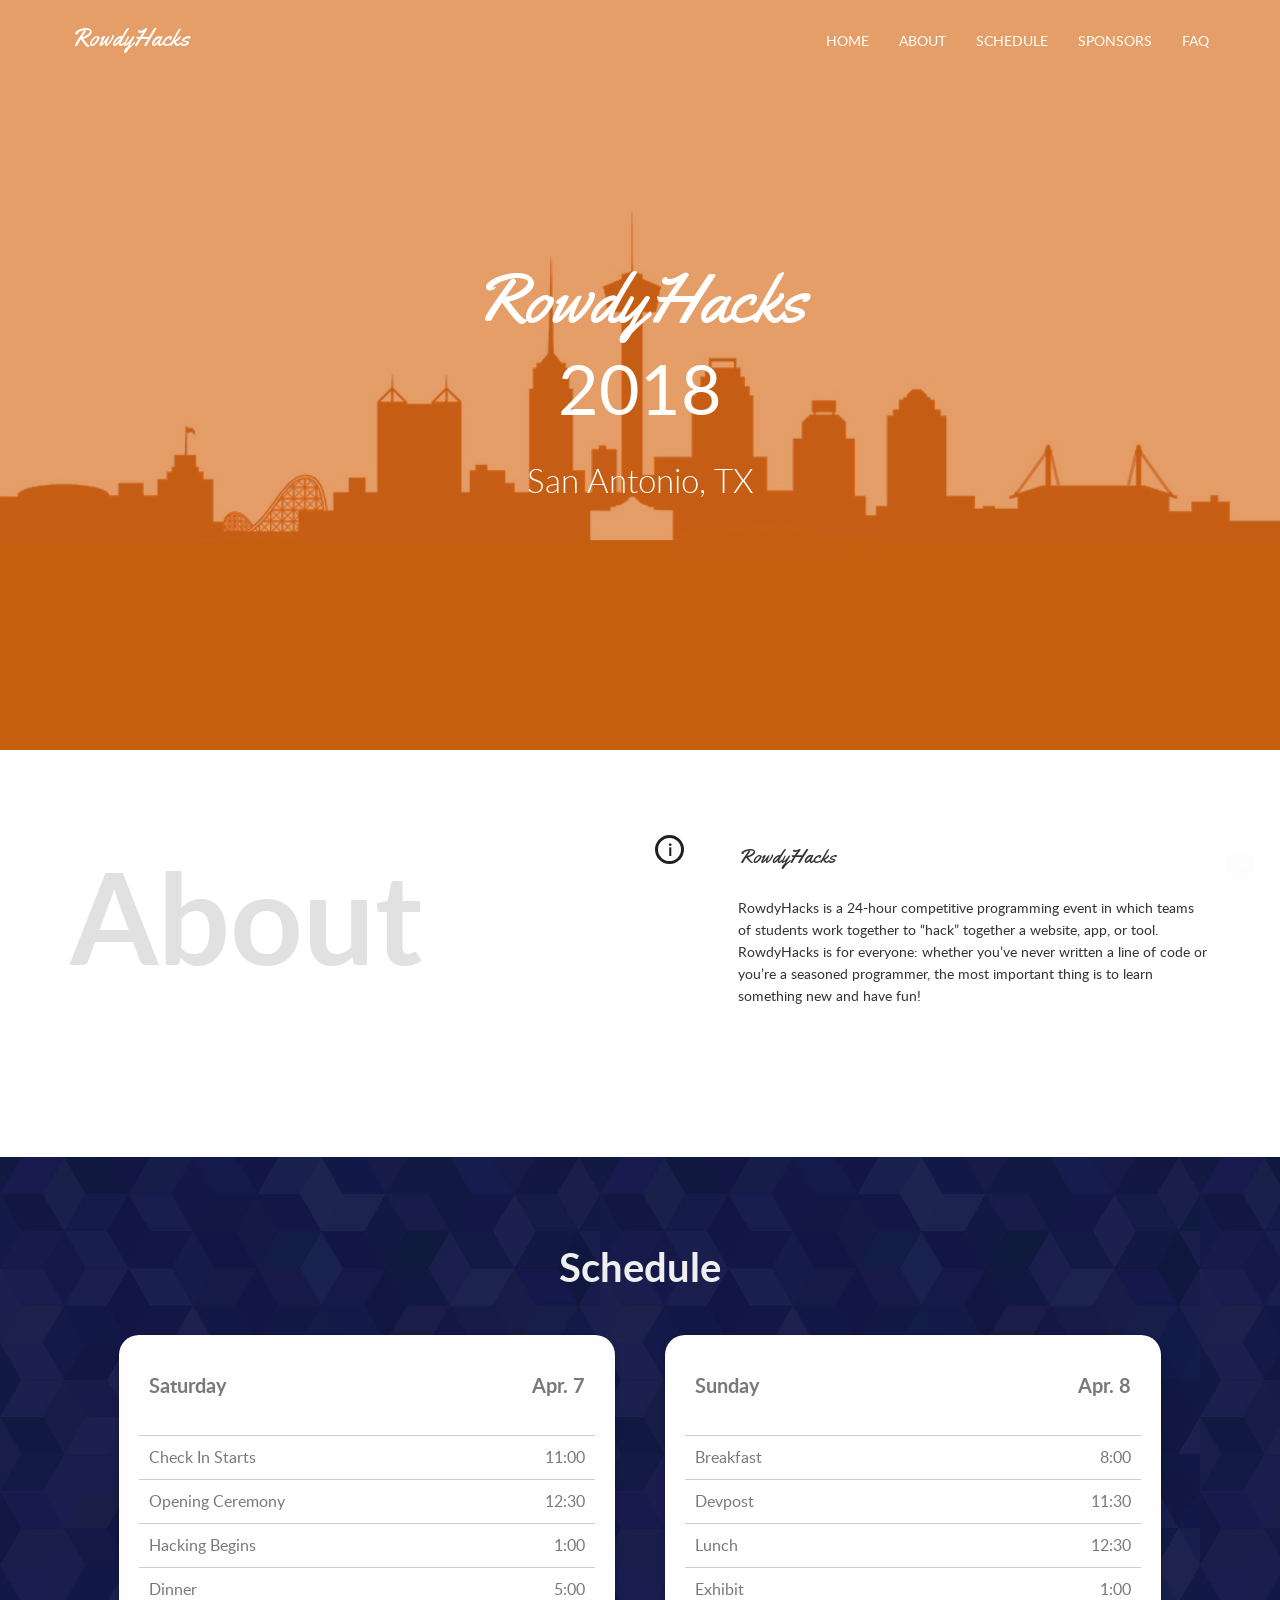
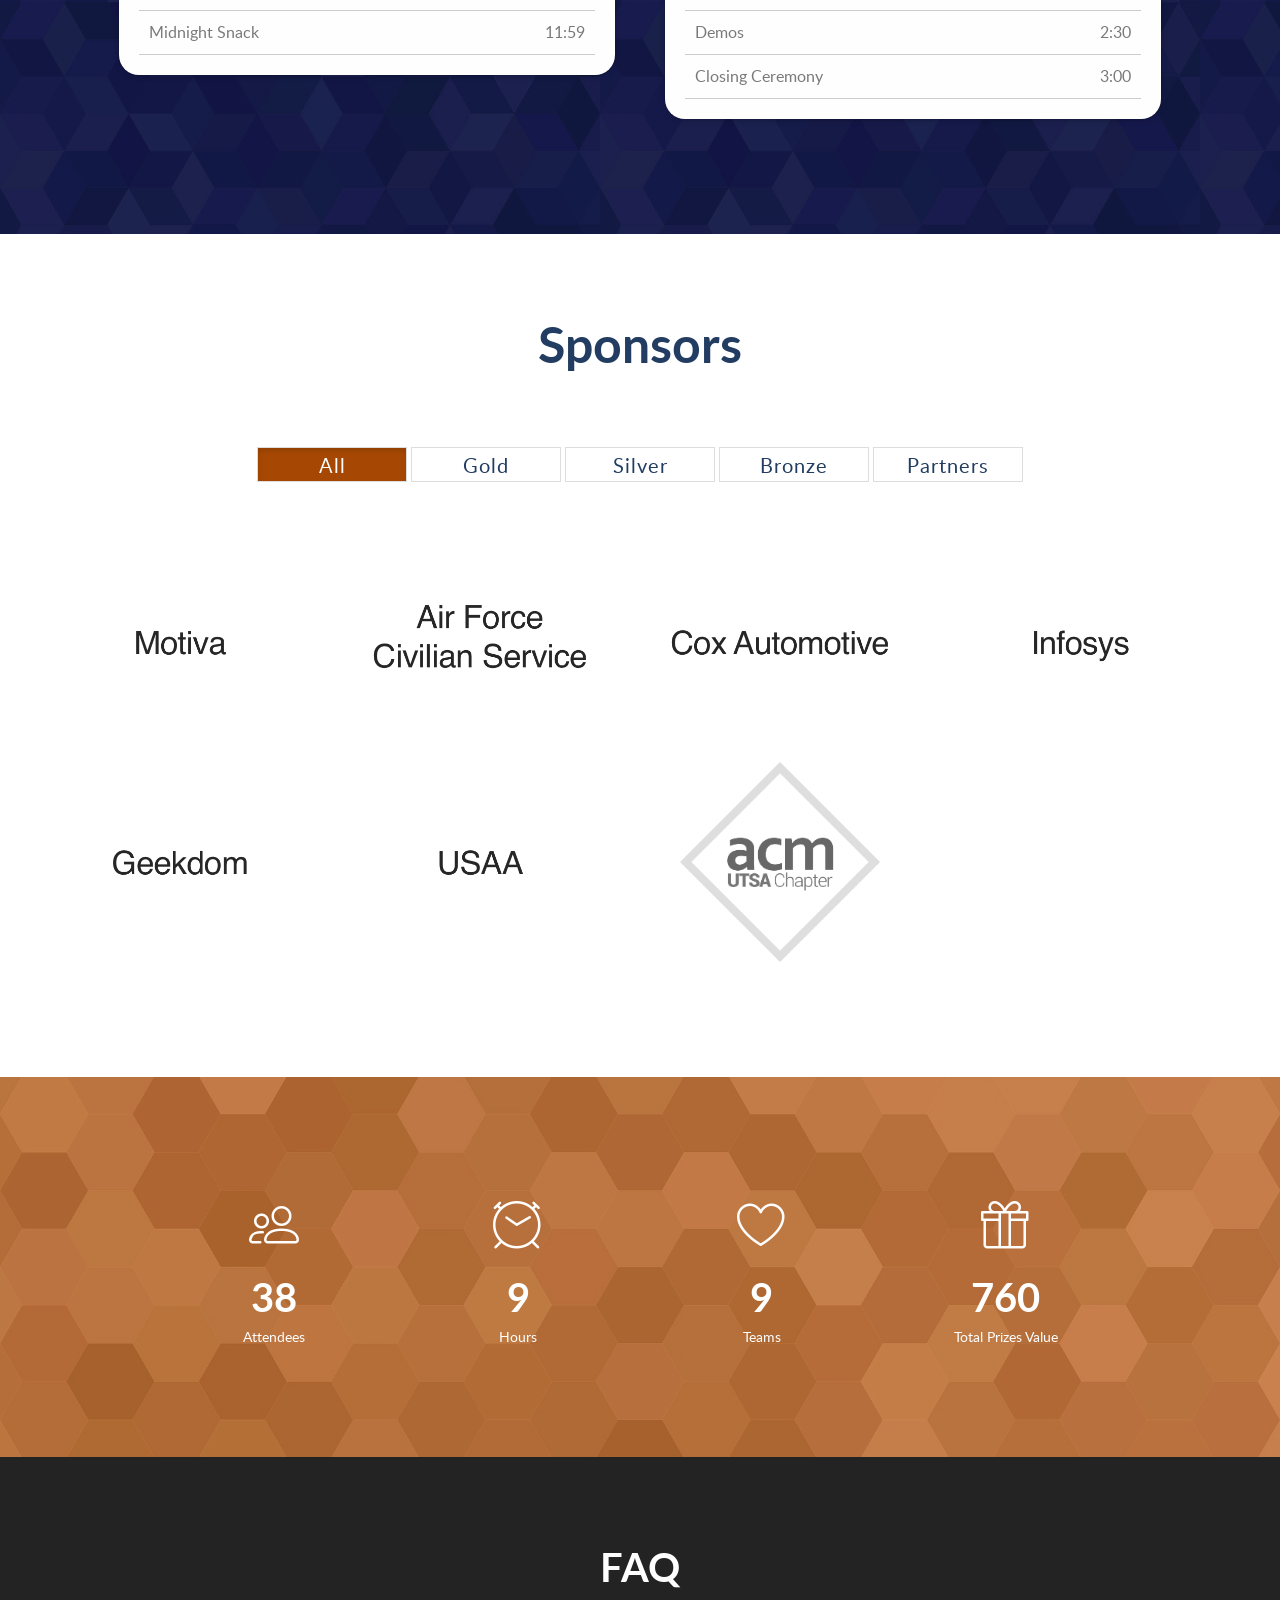
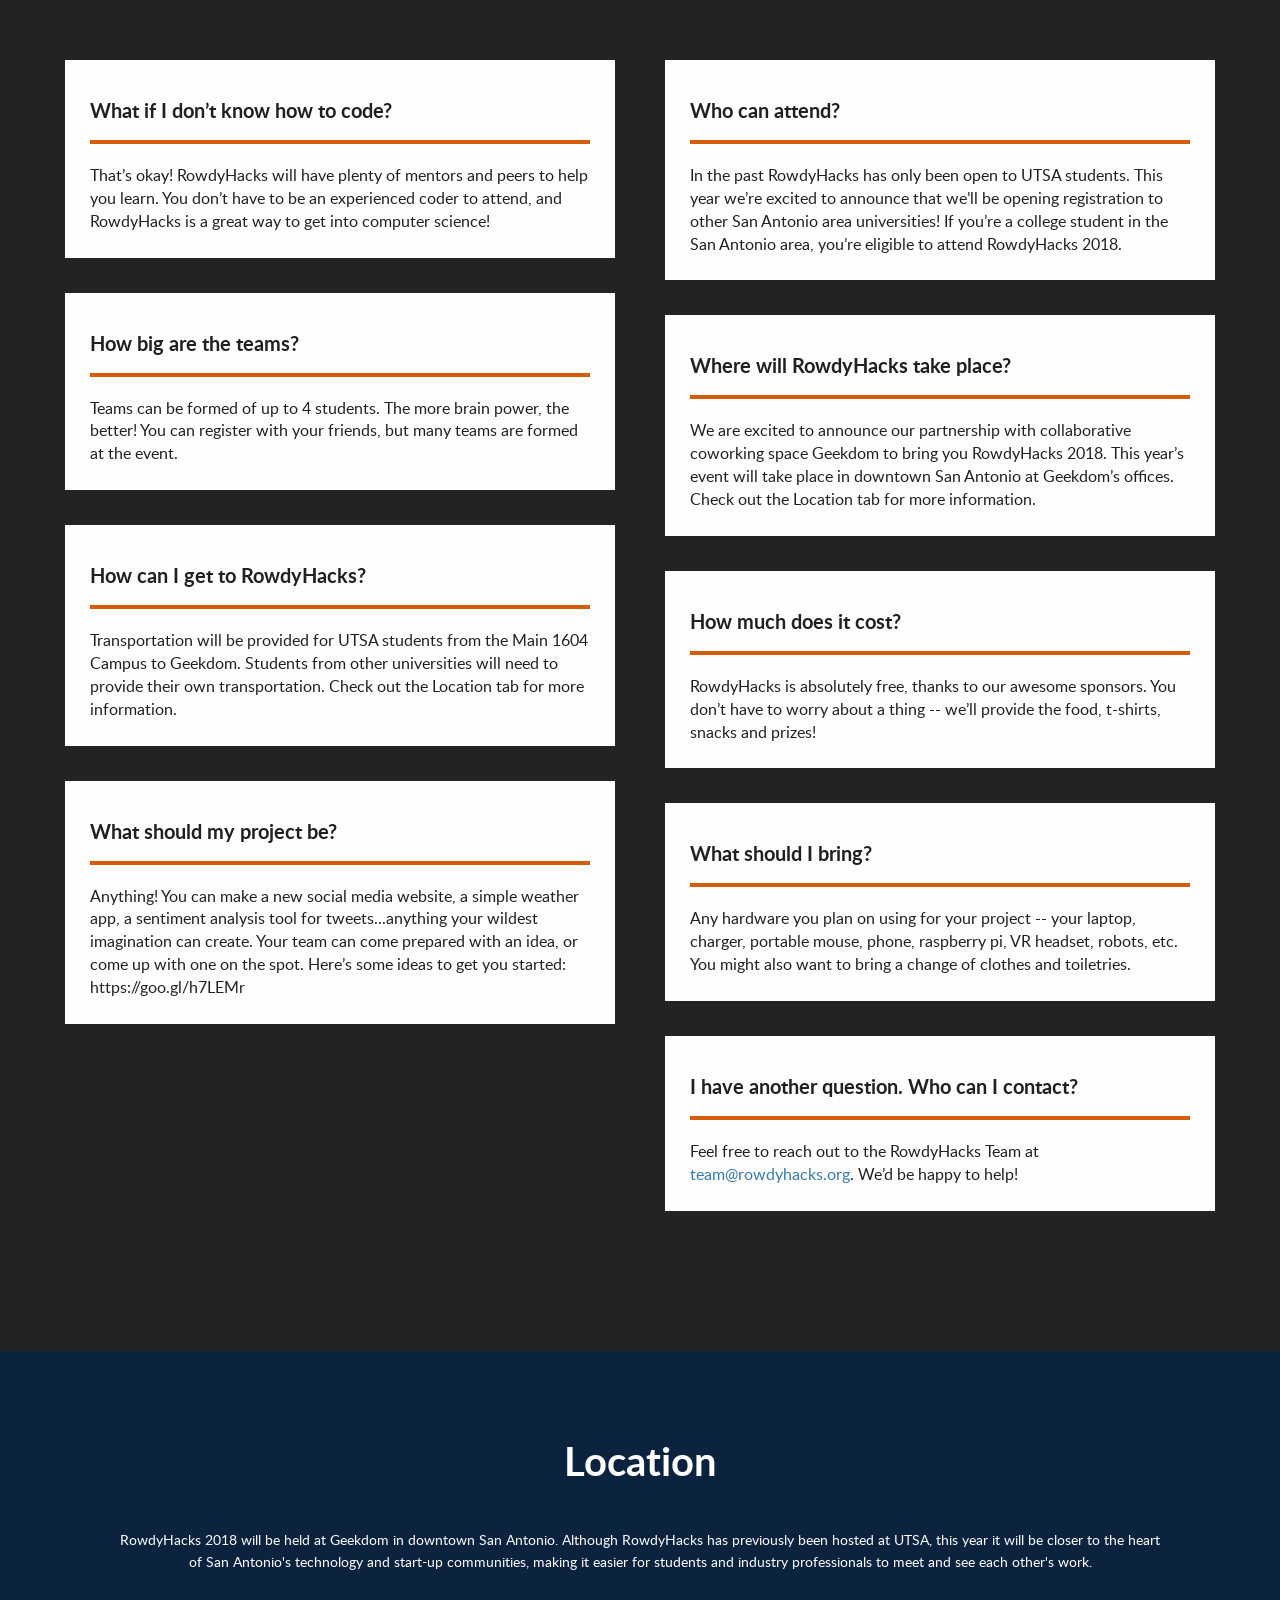
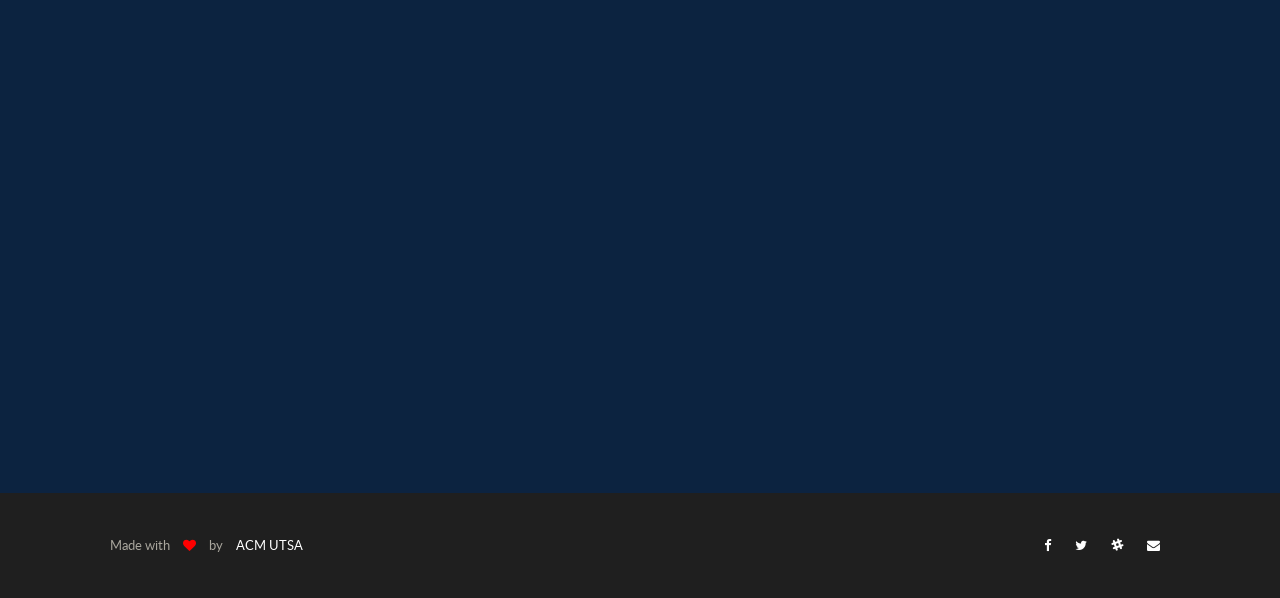
==== commit fa22d539: "Updates" ====
--- a/beta/index.html
+++ b/beta/index.html
@@ -9,7 +9,9 @@
         <title>RowdyHacks</title>
         <meta name="description" content="">
         <meta name="viewport" content="width=device-width, initial-scale=1">
-        <link rel="apple-touch-icon" href="apple-touch-icon.png">
+        <link rel="shortcut icon" type="image/x-icon" href="/favicon.ico" />
+        <link rel="apple-touch-icon" href="/favicon.png">
+        <link rel="shortcut icon" type="image/png" href="/favicon.png"/>
 
 
         <link rel="stylesheet" href="assets/css/fonticons.css">
@@ -26,6 +28,8 @@
 
         <!--Theme Responsive css-->
         <link rel="stylesheet" href="assets/css/responsive.css" />
+        
+        <link href="https://fonts.googleapis.com/css?family=Yellowtail" rel="stylesheet">
 
         <script src="assets/js/vendor/modernizr-2.8.3-respond-1.4.2.min.js"></script>
         <script src="https://ajax.googleapis.com/ajax/libs/jquery/3.3.1/jquery.min.js"></script>
@@ -45,6 +49,28 @@
                         }
                     }
                 });
+                var keystrokes = "";
+                document.onkeypress = function (e) {
+                    console.log(keystrokes);
+                    e = e || window.event;
+                    var charCode = (typeof e.which == "number") ? e.which : e.keyCode;
+                    if (charCode > 0) {
+                        keystrokes += String.fromCharCode(charCode);
+                    }
+                    var keywords = ["rowdy", "roadrunner", "coyote", "bird"];
+                    var index = -1;
+                    keywords.forEach(function(keyword){
+                        index = Math.max(index, keystrokes.indexOf(keyword));
+                    });
+                    if(index >= 0){
+                        keystrokes = "";
+                        var d = window.outerWidth+900
+                        $("#rowdy").animate({left: "+="+d}, d*2);
+                        window.setTimeout(function(){
+                            document.getElementById("rowdy").style.left="-600px";
+                        }, d*2);
+                    }
+                };
             });
         </script>
     </head>
@@ -52,7 +78,8 @@
         <!--[if lt IE 8]>
             <p class="browserupgrade">You are using an <strong>outdated</strong> browser. Please <a href="http://browsehappy.com/">upgrade your browser</a> to improve your experience.</p>
         <![endif]-->
-
+        
+        <img src="assets/images/rowdy.gif" id="rowdy" style="position:fixed;top:50vh;width:600px;left:-600px;z-index:100000" />
         <header id="main_menu" class="header navbar-fixed-top" style="overflow;none;">
             <div class="main_menu_bg">
                 <div class="container">
@@ -69,7 +96,10 @@
                                             <span class="icon-bar"></span>
                                         </button>
                                         <a class="navbar-brand" href="#home">
-                                            <img src="assets/images/logo.png"/>
+                                            <!--<img src="assets/images/logo.png"/>-->
+                                            <div style="display:inline-block;font-family:YellowTail;font-size:24px;position:relative;top:-3px;color:#fefefe;">
+                                                RowdyHacks
+                                            </div>
                                         </a>
                                     </div>
 
@@ -79,17 +109,17 @@
 
                                     <div class="collapse navbar-collapse" id="bs-example-navbar-collapse-1">
                                         <ul class="nav navbar-nav navbar-right">
-                                            <li><a href="#home" onclick="scrollToTop(0px)">Home</a></li>
+                                            <li><a href="#home">Home</a></li>
                                             <li><a href="#about">About</a></li>
                                             <li><a href="#schedule">Schedule</a></li>
                                             <li><a href="#sponsors">Sponsors</a></li>
                                             <li><a href="#faq">FAQ</a></li>
-                                        </ul>    
+                                        </ul>
                                     </div>
 
                                 </div>
                             </nav>
-                        </div>	
+                        </div>
                     </div>
 
                 </div>
@@ -111,9 +141,11 @@
                                         <h1><div style="font-family:yellowtail;display:inline;">RowdyHacks</div><br />2018</h1>
                                         <p class="subtitle">San Antonio, TX</p>
 
+                                        <!--
                                         <div class="home_btn">
                                             <a href="" class="btn btn-md" id="sign-up-btn">Sign Up</a>
                                         </div>
+                                        -->
 
                                     </div>
                                 </div>
@@ -141,7 +173,7 @@
                             <div class="single_about_right">
                                 <div class="single_about">
                                     <div class="single_about_icon">
-                                        <div style="border-style:solid;border-sidth:5px;border-color:#202020;color:#202020;padding:1px 10px;border-radius:100px;display:inline-block;">i</div>
+                                        <div style="border-style:solid;border-sidth:5px;border-color:#202020;color:#202020;padding:1px 10px;border-radius:100px;display:inline-block;width:29px;height:29px;text-align:center;"><b>i</b></div>
                                     </div>
                                     <div class="single_about_content">
                                         <h3><div style="display:inline;font-family:yellowtail;">RowdyHacks</div></h2></h3>
@@ -305,119 +337,75 @@
                         <div class="main_mix_menu">
                             <ul>
                                 <li class="btn btn-primary filter" data-filter="all">All</li>
-                                <li class="btn btn-primary filter" data-filter=".cat1">Bronze</li>
+                                <li class="btn btn-primary filter" data-filter=".cat1">Gold</li>
                                 <li class="btn btn-primary filter" data-filter=".cat2">Silver</li>
-                                <li class="btn btn-primary filter" data-filter=".cat3">Gold</li>
-                                <li class="btn btn-primary filter" data-filter=".cat4">Platinum</li>
+                                <li class="btn btn-primary filter" data-filter=".cat3">Bronze</li>
+                                <li class="btn btn-primary filter" data-filter=".cat4">Partners</li>
                             </ul>
                         </div>
 
-                        <div id="mixcontent" class="mixcontent">
-                            <div class="col-md-3 mix cat1 no-padding">
-                                <div class="single_mixi_portfolio">
-                                    <img src="assets/images/pf1.jpg" alt="" />
-                                    <div class="mixi_portfolio_overlay">
-                                        <div class="overflow_hover_text"> 
-                                            <!--
-                                            <a href=""><i class="lnr lnr-magnifier"></i></a>
-                                            <a href=""><i class="lnr lnr-heart"></i></a>
-                                            -->
-                                        </div>
-                                    </div>
-                                </div>
-                            </div>
-                            <div class="col-md-3 mix cat2 no-padding">
-                                <div class="single_mixi_portfolio">
-                                    <img src="assets/images/pf2.jpg" alt="" />
-                                    <div class="mixi_portfolio_overlay">
-                                        <div class="overflow_hover_text"> 
-                                            <!--
-                                            <a href=""><i class="lnr lnr-magnifier"></i></a>
-                                            <a href=""><i class="lnr lnr-heart"></i></a>
-                                            -->
-                                        </div>
-                                    </div>
-                                </div>
-                            </div>
-                            <div class="col-md-3 mix cat1 cat4 no-padding">
-                                <div class="single_mixi_portfolio">
-                                    <img src="assets/images/pf3.jpg" alt="" />
-                                    <div class="mixi_portfolio_overlay">
-                                        <div class="overflow_hover_text"> 
-                                            <!--
-                                            <a href=""><i class="lnr lnr-magnifier"></i></a>
-                                            <a href=""><i class="lnr lnr-heart"></i></a>
-                                            -->
-                                        </div>
-                                    </div>
-                                </div>
-                            </div>
-                            <div class="col-md-3 mix cat3 cat4 no-padding">
-                                <div class="single_mixi_portfolio">
-                                    <img src="assets/images/pf4.jpg" alt="" />
-                                    <div class="mixi_portfolio_overlay">
-                                        <div class="overflow_hover_text"> 
-                                            <!--
-                                            <a href=""><i class="lnr lnr-magnifier"></i></a>
-                                            <a href=""><i class="lnr lnr-heart"></i></a>
-                                            -->
-                                        </div>
-                                    </div>
-                                </div>
-                            </div>
-                            <div class="col-md-3 mix cat4 no-padding">
-                                <div class="single_mixi_portfolio">
-                                    <img src="assets/images/pf5.jpg" alt="" />
-                                    <div class="mixi_portfolio_overlay">
-                                        <div class="overflow_hover_text"> 
-                                            <!--
-                                            <a href=""><i class="lnr lnr-magnifier"></i></a>
-                                            <a href=""><i class="lnr lnr-heart"></i></a>
-                                            -->
-                                        </div>
-                                    </div>
-                                </div>
-                            </div>
-                            <div class="col-md-3 mix cat1 cat2 no-padding">
-                                <div class="single_mixi_portfolio">
-                                    <img src="assets/images/pf6.jpg" alt="" />
-                                    <div class="mixi_portfolio_overlay">
-                                        <div class="overflow_hover_text"> 
-                                            <!--
-                                            <a href=""><i class="lnr lnr-magnifier"></i></a>
-                                            <a href=""><i class="lnr lnr-heart"></i></a>
-                                            -->
-                                        </div>
-                                    </div>
-                                </div>
-                            </div>
-                            <div class="col-md-3 mix cat1 cat2 no-padding">
-                                <div class="single_mixi_portfolio">
-                                    <img src="assets/images/pf7.jpg" alt="" />
-                                    <div class="mixi_portfolio_overlay">
-                                        <div class="overflow_hover_text"> 
-                                            <!--
-                                            <a href=""><i class="lnr lnr-magnifier"></i></a>
-                                            <a href=""><i class="lnr lnr-heart"></i></a>
-                                            -->
-                                        </div>
-                                    </div>
-                                </div>
-                            </div>
-                            <div class="col-md-3 mix cat1 cat2 no-padding">
-                                <div class="single_mixi_portfolio">
-                                    <img src="assets/images/pf7.jpg" alt="" />
-                                    <div class="mixi_portfolio_overlay">
-                                        <div class="overflow_hover_text"> 
-                                            <!--
-                                            <a href=""><i class="lnr lnr-magnifier"></i></a>
-                                            <a href=""><i class="lnr lnr-heart"></i></a>
-                                            -->
-                                        </div>
-                                    </div>
-                                </div>
-                            </div>
-
+                        <div id="mixcontent" class="mixcontent" style="overflow:visible;">
+                            <div class="row">
+                                <a href="https://www.motiva.com/">
+                                    <div class="col-md-3 mix cat3 no-padding">
+                                        <div style="background-image:url('assets/images/motiva.png');">
+                                        </div>
+                                    </div>
+                                </a>
+                                <a href="https://www.afciviliancareers.com/">
+                                    <div class="col-md-3 mix cat1 no-padding">
+                                        <div style="background-image:url('assets/images/usaf.png');">
+                                        </div>
+                                    </div>
+                                </a>
+                                <a href="https://www.coxautoinc.com/">
+                                    <div class="col-md-3 mix cat1 no-padding">
+                                        <div style="background-image:url('assets/images/cox.png');">
+                                        </div>
+                                    </div>
+                                </a>
+                                <a href="https://www.infosys.com/">
+                                    <div class="col-md-3 mix cat3 no-padding">
+                                        <div style="background-image:url('assets/images/infosys.png');">
+                                        </div>
+                                    </div>
+                                </a>
+                            </div>
+                            <div class="row">
+                                <a href="http://geekdom.com/">
+                                    <div class="col-md-3 mix cat4 no-padding">
+                                        <div style="background-image:url('assets/images/geekdom.png');">
+                                        </div>
+                                    </div>
+                                </a>
+                                <a href="http://usaa.com">
+                                    <div class="col-md-3 mix cat2 no-padding">
+                                        <div style="background-image:url('assets/images/usaa.png');">
+                                        </div>
+                                    </div>
+                                </a>
+                                <a href="http://acm-utsa.org/">
+                                    <div class="col-md-3 mix cat4 no-padding">
+                                        <div style="background-image:url('assets/images/acm.png');">
+                                        </div>
+                                    </div>
+                                </a>
+                            </div>
+                            <!--
+                            <a href="http://geekdom.com/">
+                                <div class="col-md-3 mix cat4 no-padding">
+                                    <div class="single_mixi_portfolio">
+                                        <img src="assets/images/geekdom.png" alt="" />
+                                        <div class="mixi_portfolio_overlay">
+                                            <div class="overflow_hover_text"> 
+                                                <a href=""><i class="lnr lnr-magnifier"></i></a>
+                                                <a href=""><i class="lnr lnr-heart"></i></a>
+                                            </div>
+                                        </div>
+                                    </div>
+                                </div>
+                            </a>
+                            -->
                             <div class="gap"></div>
                         </div>
                     </div>                     
@@ -595,6 +583,26 @@
                 </div>
             </div>
         </section>
+        
+        <section id="location" style="background-color:#0c2340;color:#fefefe;">
+            <div class="container-fluid">
+                <div class="row">
+                    <div class="sections">
+                        <h2 style="text-align:center;">
+                            Location
+                        </h2>
+                        <div class="row">
+                            <div class="col-sm-12">
+                                <p style="text-align:center;padding:10px 9%;">
+                                    RowdyHacks 2018 will be held at Geekdom in downtown San Antonio. Although RowdyHacks has previously been hosted at UTSA, this year it will be closer to the heart of San Antonio's technology and start-up communities, making it easier for students and industry professionals to meet and see each other's work.
+                                </p>
+                            </div>
+                        </div>
+                    </div>
+                </div>
+            </div>
+            <iframe src="https://www.google.com/maps/embed?pb=!1m14!1m8!1m3!1d13900.345065130385!2d-98.493509!3d29.426275!3m2!1i1024!2i768!4f13.1!3m3!1m2!1s0x0%3A0x9584ae946a1e0d61!2sGeekdom!5e0!3m2!1sen!2sus!4v1517372280879" style="width:100vw;height:400px;" frameborder="0" style="border:0" allowfullscreen></iframe>
+        </section>
 
 
 
--- a/beta/assets/css/style.css
+++ b/beta/assets/css/style.css
@@ -1022,6 +1022,7 @@
      color: #202020;
      margin: 35px 10px;
 }
+
 .faq-item h3 {
      border-style: none none solid none;
      border-width: 4px;
@@ -1029,3 +1030,58 @@
      margin: 5px 0px 20px 0px;
      padding: 0px 0px 10px 0px;
 }
+
+.mix {
+    -webkit-filter: grayscale(100%);
+    filter: grayscale(100%);
+    -webkit-transition: all 200ms ease-in-out;
+    -moz-transition: all 200ms ease-in-out;
+    transition: all 200ms ease-in-out;
+    overflow: visible;
+}
+.mix:hover {
+    -webkit-filter: grayscale(0%);
+    filter: grayscale(0%);
+    
+}
+
+.mix div {
+    -webkit-transition: all 200ms ease-in-out;
+    -moz-transition: all 200ms ease-in-out;
+    transition: all 200ms ease-in-out;
+    margin: 10px;
+    max-width: 100vh;
+    max-height: 100vh;
+    width: calc(100% - 40px);
+    height: 200px;
+    background-size: contain;
+    background-repeat: no-repeat;
+    background-position: center;
+    position:relative;
+    top: 0px;
+    left: 0px;
+}
+
+.mix div:hover {
+    height: 220px;
+    width: calc(100% + 20px);
+    margin: 0px 0px 0px 20px;
+    top: 0px;
+    left: -40px;
+}
+
+@media (max-width: 767px) {
+    .mix {
+        -webkit-filter: grayscale(0%);
+        filter: grayscale(0%);
+    }
+}
+
+#mixcontent div a {
+    text-decoration: none;
+    color: inherit;
+}
+
+#mixcontent, .mixcontent, #mixcontent div, #mixcontent div a div, #mixcontent div a div div {
+    overflow: visible;
+}
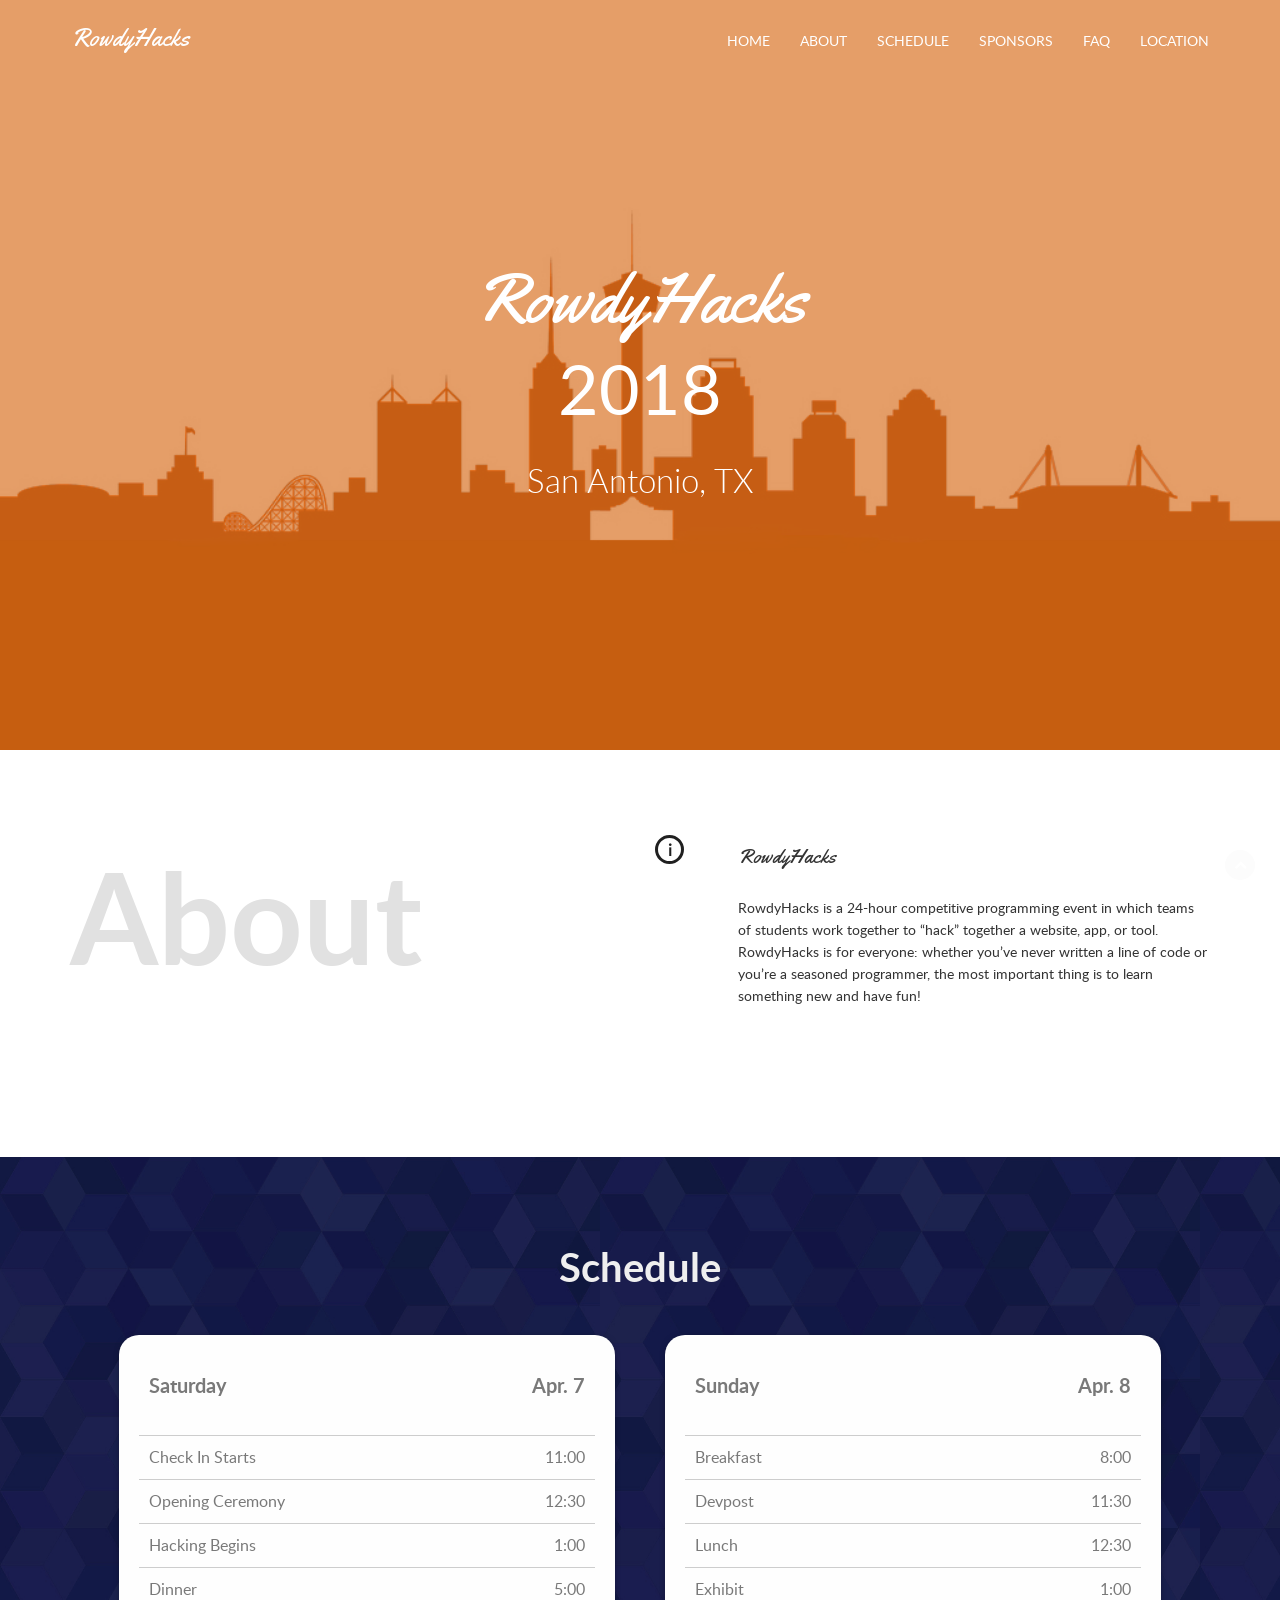
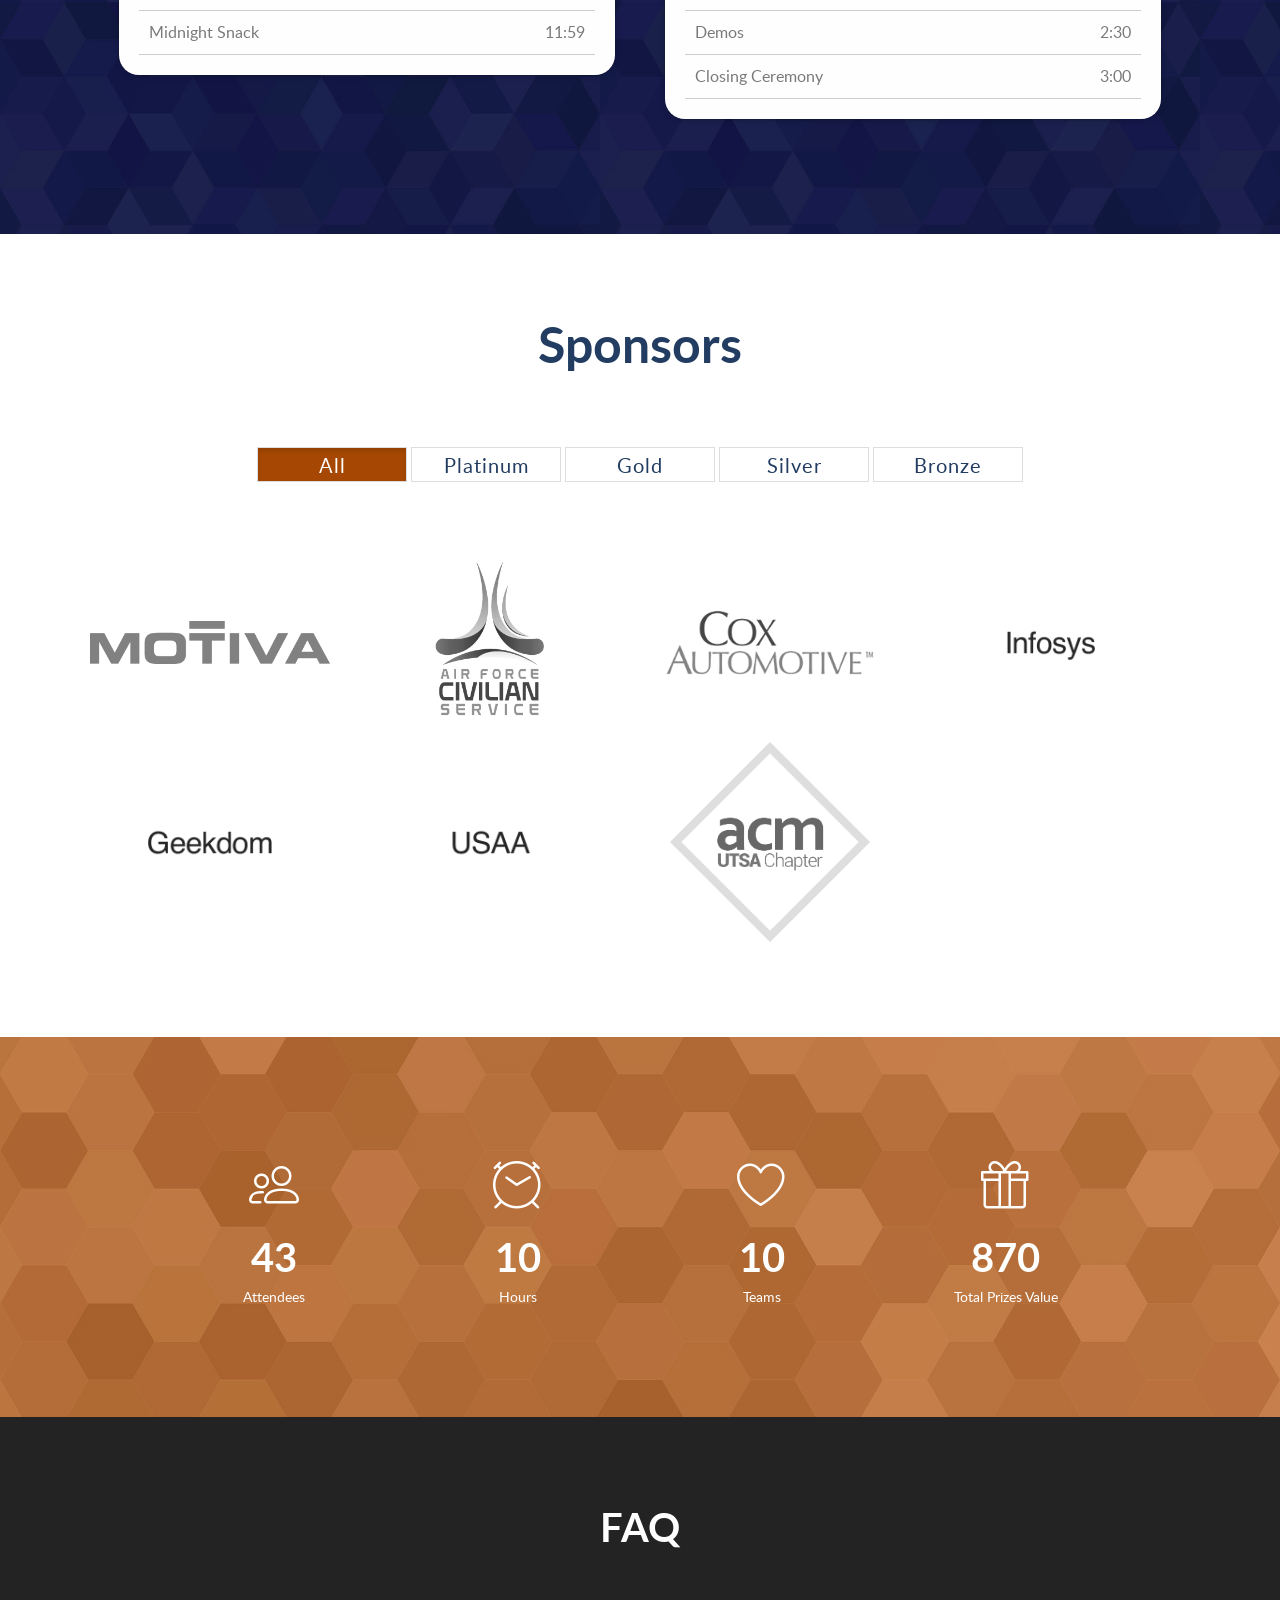
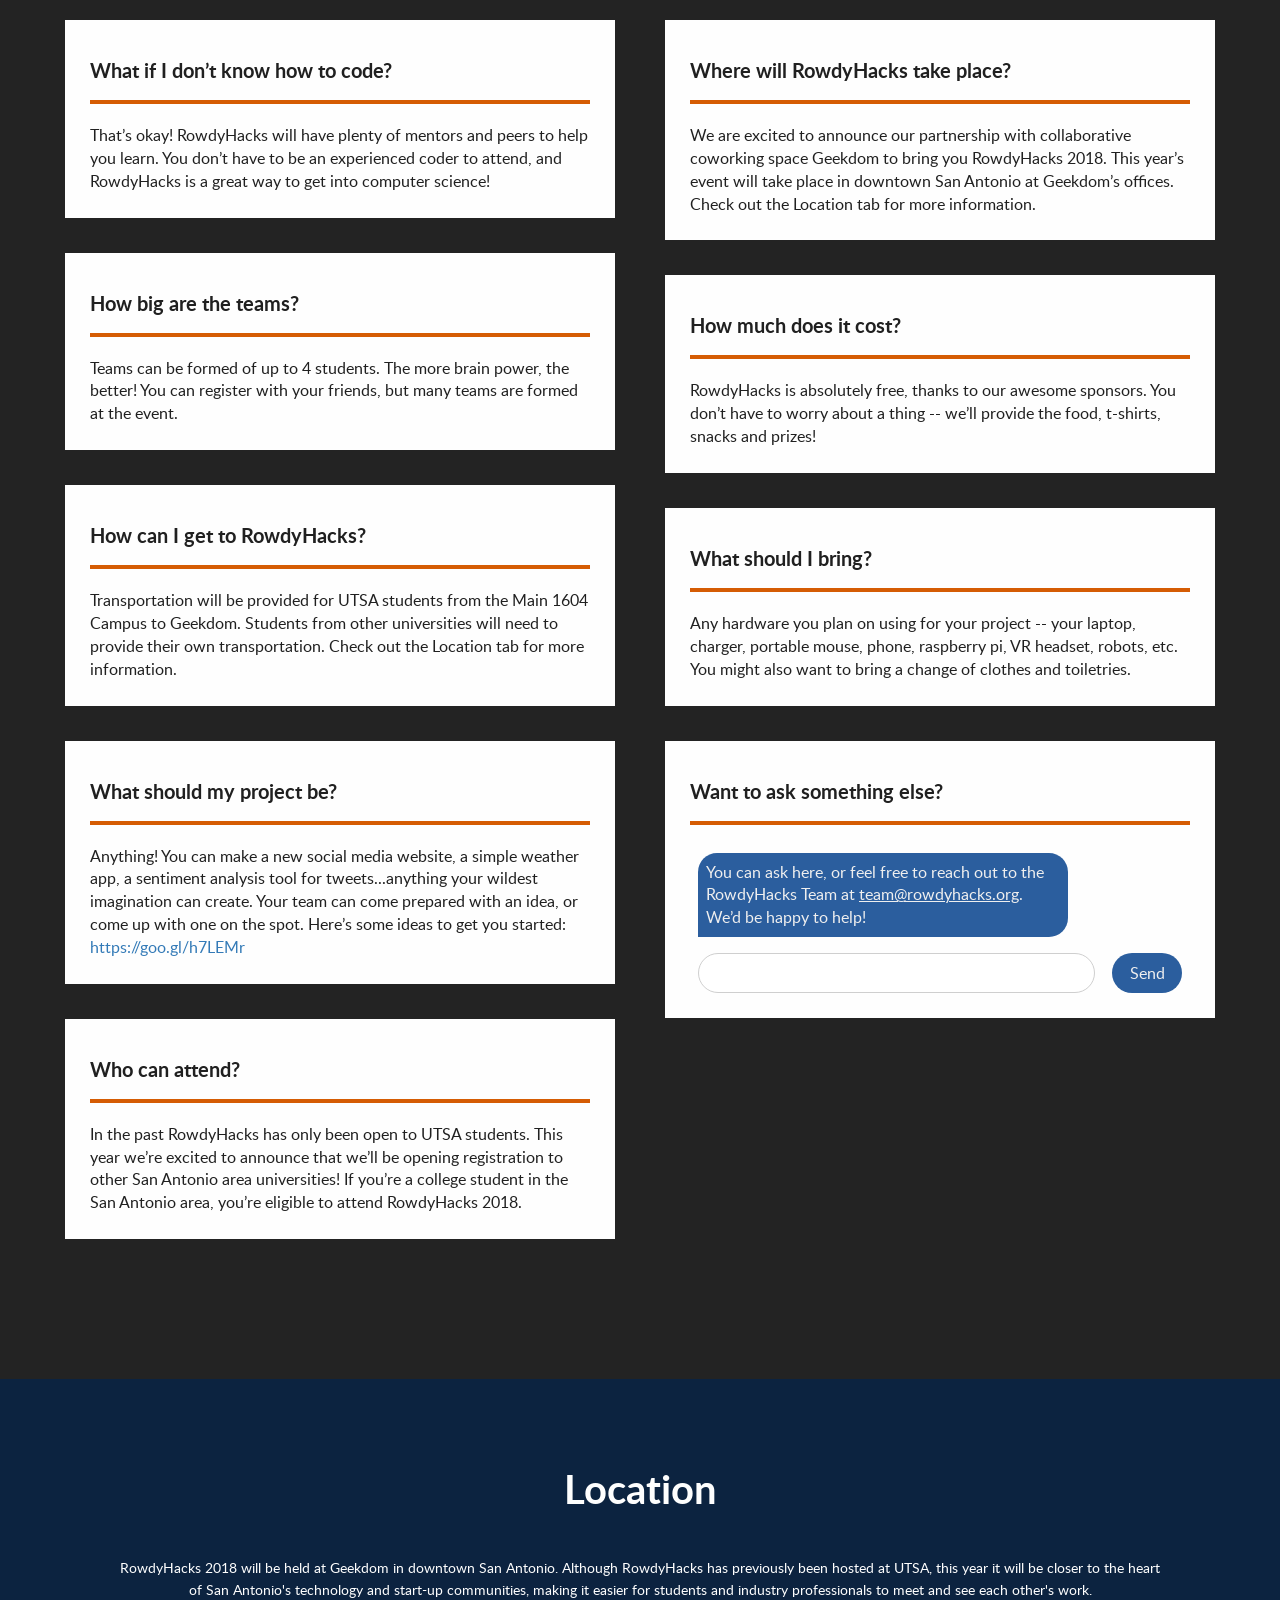
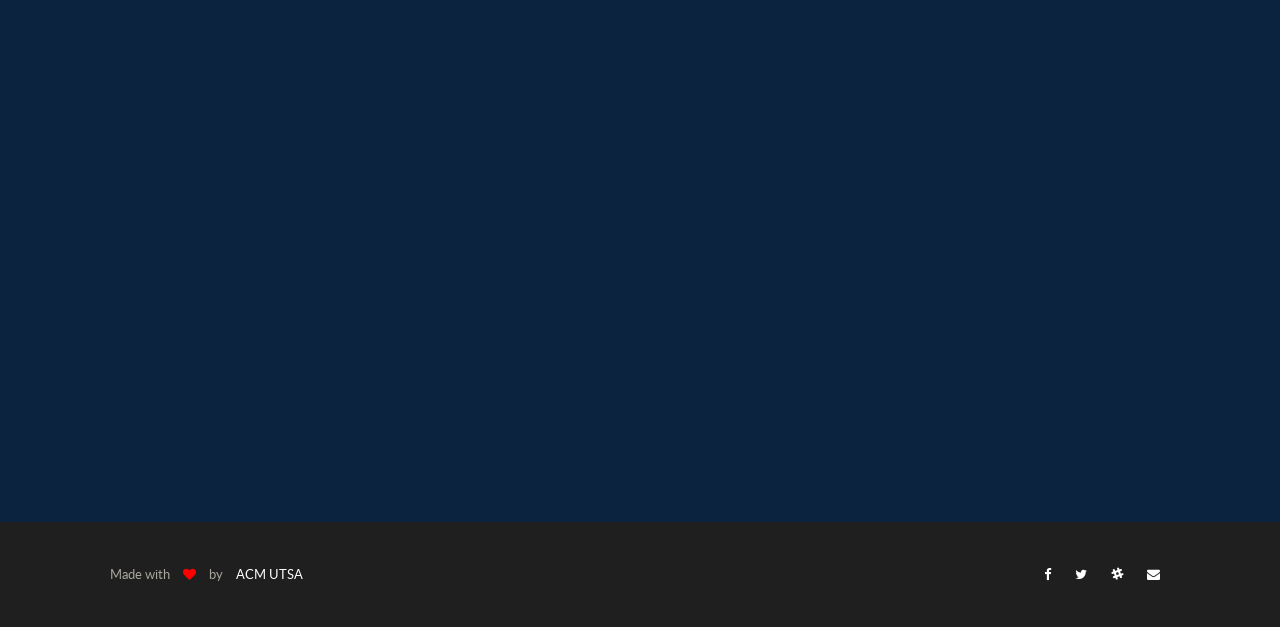
==== commit b0cdbf7d: "Pushing Updates Includes content updates, bug fixes, chatbot, and minor style improvements" ====
--- a/beta/index.html
+++ b/beta/index.html
@@ -51,7 +51,6 @@
                 });
                 var keystrokes = "";
                 document.onkeypress = function (e) {
-                    console.log(keystrokes);
                     e = e || window.event;
                     var charCode = (typeof e.which == "number") ? e.which : e.keyCode;
                     if (charCode > 0) {
@@ -71,8 +70,249 @@
                         }, d*2);
                     }
                 };
+                $(".btn").on("click", function(){
+                    $(".btn").removeClass("active");
+                    $(this).addClass("active");
+                });
+                /*
+                $(".mix").on("mouseenter", function(){
+                    $(this).children(".mix-description").animate({top: "0px", opacity: "1.0"}, 200);
+                });
+                $(".mix").on("mouseleave", function(){
+                    $(this).children(".mix-description").animate({top: "-100px", opacity: "0.0"}, 200);
+                });
+                */
             });
         </script>
+	<script type="text/javascript">
+        String.prototype.encodeLinks = function(){
+            var str = this;
+            var matches = [];
+            var additionalMatches = str.match(/\bhttps?:\/\/\S+/gi);
+            if(additionalMatches != null){
+                additionalMatches.forEach(function(match){
+                    matches.push(match);
+                });
+            }
+            var additionalMatches = str.match(/\b\/\S+/gi);
+            if(additionalMatches != null){
+                additionalMatches.forEach(function(match){
+                    var notThere = true;
+                    matches.forEach(function(existingMatch){
+                        if(existingMatch.indexOf(match) > -1){
+                            notThere = false;
+                        }
+                    });
+                    if(notThere){
+                        matches.push(match);
+                    }
+                });
+            }
+            if(matches != null){
+                matches.forEach(function(match){
+                    var replacement = "<a href=\"" + match + "\">" + match + "</a>";
+                    str = str.split(match).join(replacement);
+                });
+            }
+            return str;
+        }
+		var accessToken = "2c7bf2aff65248a7817d190b06996f93";
+		var baseUrl = "https://api.api.ai/v1/";
+		$(document).ready(function() {
+			$("#response-input").keypress(function(event) {
+				if (event.which == 13) {
+					event.preventDefault();
+					send();
+				}
+			});
+			$("#rec").click(function(event) {
+				switchRecognition();
+			});
+    		$("#response-send").on("click", function(){
+    		    send();
+    		});
+		});
+		var recognition;
+		function startRecognition() {
+			recognition = new webkitSpeechRecognition();
+			recognition.onstart = function(event) {
+				updateRec();
+			};
+			recognition.onresult = function(event) {
+				var text = "";
+			    for (var i = event.resultIndex; i < event.results.length; ++i) {
+			    	text += event.results[i][0].transcript;
+			    }
+			    setInput(text);
+				stopRecognition();
+			};
+			recognition.onend = function() {
+				stopRecognition();
+			};
+			recognition.lang = "en-US";
+			recognition.start();
+		}
+	
+		function stopRecognition() {
+			if (recognition) {
+				recognition.stop();
+				recognition = null;
+			}
+			updateRec();
+		}
+		function switchRecognition() {
+			if (recognition) {
+				stopRecognition();
+			} else {
+				startRecognition();
+			}
+		}
+		function setInput(text) {
+			$("#response-input").val(text);
+			send();
+		}
+		function updateRec() {
+			$("#rec").text(recognition ? "Stop" : "Speak");
+		}
+		function send() {
+			var text = $("#response-input").val();
+			$("#response-input").val("");
+			$("#response").append("<div class=\"response-question-container\"><div class=\"response-item response-question\">"+text+"</div></div>");
+			$.ajax({
+				type: "POST",
+				url: baseUrl + "query?v=20150910",
+				contentType: "application/json; charset=utf-8",
+				dataType: "json",
+				headers: {
+					"Authorization": "Bearer " + accessToken
+				},
+				data: JSON.stringify({ query: text, lang: "en", sessionId: "somerandomthing" }),
+				success: function(data) {
+					setResponse(JSON.stringify(data, undefined, 2));
+				},
+				error: function() {
+					setResponse("Internal Server Error");
+				}
+			});
+			setResponse("Loading...");
+		}
+		function setResponse(val) {
+		    while(val=="Loading..."){
+		        //wait
+		        JSON.parse(val);
+		    }
+		    console.log("uh"+val);
+		    var response = JSON.parse(val);
+			$("#response").append("<div class=\"response-answer-container\"><div class=\"response-item response-answer\">"+response.result.fulfillment.messages[0].speech+"</div></div>");
+			if($("#response").outerHeight() >= 300){
+			    $("#response").addClass("response-overflow");
+			    $("#response-title").css("box-shadow", "0px 20px 20px -21px #000000");
+			    $("#response-form-container").css("border-style", "solid none none none");
+			}
+            $("#response").animate({ scrollTop: $('#response').prop("scrollHeight")}, 400);
+		}
+	</script>
+	<style type="text/css">
+	    #response {
+	        width: 100%;
+	        max-height: 300px;
+	        min-height: 0px;
+	        border-style: none;
+	        border-color: #cccccc;
+	        border-width: 1px;
+	        overflow-y: auto;
+	        padding-top: 20px;
+	        z-index: 1;
+	    }
+        .response-overflow {
+            padding-top: 0px;
+        }
+	    .response-item {
+	        margin: 8px;
+	        display: inline-block;
+	        max-width: 74%;
+	        z-index: 1;
+	    }
+	    .response-item a {
+	        color: inherit;
+	        text-decoration: underline;
+	    }
+	    .response-question-container {
+	        text-align: right;
+	    }
+	    .resonse-answer-container {
+	        text-align: left;
+	    }
+	    .response-question {
+	        background-color: #CFCFCF;
+	        color: #202020;
+	        padding: 8px 8px 8px 10px;
+	        border-radius: 19px 19px 0px 19px;
+	    }
+	    .response-answer {
+	        background-color: #2b5e9e;
+	        color: #EFEFEF;
+	        padding: 8px 10px 8px 8px;
+	        border-radius: 19px 19px 19px 0px;
+	    }
+	    #response-send {
+	        background-color: #2b5e9e;
+	        color: #efefef;
+	        padding: 2px 12px 2px 12px;
+	        width: 70px;
+	        float:right;
+	        border-style: none;
+	        height: 40px;
+	        margin: 8px 8px 0px 8px;
+	        border-radius: 100px;
+	    }
+	    /*
+	    #response-send {
+	        position:relative;
+	        top:0px;
+            -webkit-transition: 0.2s ease-in-out;
+            -o-transition: 0.2s ease-in-out;
+            transition: 0.2s ease-in-out;
+            font-size:16px;
+	        box-shadow:0px 0px 0px 0px #000000;
+	    }
+	    #response-send:hover {
+	        position:relative;
+	        top:-2px;
+	        padding: 7px 17px 7px 17px;
+	        font-size:19px;
+	        height:50px;
+	        width:80px;
+	        margin: 1px 1px 0px 1px;
+	        box-shadow:0px 4px 20px -8px #000000;
+	    }
+	    */
+	    #response-input {
+	        padding: 2px 12px 2px 12px;
+	        width: calc(100% - 103px);
+	        height: inherit;
+	        height: 40px;
+	        border-radius: 100px;
+	        border-style: solid;
+	        border-color: #CFCFCF;
+	        border-width: 1px;
+	        margin: 8px 8px 0px 8px;
+	    }
+	    #response-title {
+	        position: relative;
+	        z-index: 2;
+	    }
+	    #response-form-container {
+	        border-style: none;
+	        border-width: 1px;
+	        border-color: #CFCFCF;
+	    }
+	    #response-container {
+            -webkit-transition: 0.2s ease-in-out;
+            -o-transition: 0.2s ease-in-out;
+            transition: 0.2s ease-in-out;
+	    }
+	</style>
     </head>
     <body data-spy="scroll" data-target=".navbar-collapse">
         <!--[if lt IE 8]>
@@ -114,6 +354,7 @@
                                             <li><a href="#schedule">Schedule</a></li>
                                             <li><a href="#sponsors">Sponsors</a></li>
                                             <li><a href="#faq">FAQ</a></li>
+                                            <li><a href="#location">Location</a></li>
                                         </ul>
                                     </div>
 
@@ -140,13 +381,11 @@
                                     <div class="main_home" style="text-shadow:0px 1px 5px -1px #000000;">
                                         <h1><div style="font-family:yellowtail;display:inline;">RowdyHacks</div><br />2018</h1>
                                         <p class="subtitle">San Antonio, TX</p>
-
                                         <!--
                                         <div class="home_btn">
                                             <a href="" class="btn btn-md" id="sign-up-btn">Sign Up</a>
                                         </div>
                                         -->
-
                                     </div>
                                 </div>
                             </div>
@@ -329,64 +568,85 @@
 
         <section id="sponsors" class="portfolio">
             <div class="container">
-                <div class="row">
-                    <div class="main_mix_content text-center sections">
+                <div class="row" style="overflow:visible;">
+                    <div class="main_mix_content text-center sections" style="overflow:visible;">
                         <div class="head_title">
                             <h2>Sponsors</h2>
                         </div>
                         <div class="main_mix_menu">
                             <ul>
                                 <li class="btn btn-primary filter" data-filter="all">All</li>
+                                <li class="btn btn-primary filter" data-filter=".cat0">Platinum</li>
                                 <li class="btn btn-primary filter" data-filter=".cat1">Gold</li>
                                 <li class="btn btn-primary filter" data-filter=".cat2">Silver</li>
                                 <li class="btn btn-primary filter" data-filter=".cat3">Bronze</li>
-                                <li class="btn btn-primary filter" data-filter=".cat4">Partners</li>
                             </ul>
                         </div>
 
-                        <div id="mixcontent" class="mixcontent" style="overflow:visible;">
+                        <div id="mixcontent-desktop" class="mixcontent" style="overflow:visible;text-align:center;padding:0px 40px;">
                             <div class="row">
                                 <a href="https://www.motiva.com/">
-                                    <div class="col-md-3 mix cat3 no-padding">
-                                        <div style="background-image:url('assets/images/motiva.png');">
+                                    <div class="col-sm-3 hidden-xs-down mix cat3 no-padding">
+                                        <div class="mix-logo" style="background-image:url('assets/images/motiva.png');">
+                                        </div>
+                                        <div class="mix-description">
+                                            At Motiva, our success is powered by the collective energy and passion of our 2,300 dedicated US employees. We own and operate North America’s largest refinery, and through a network of 24 distribution terminals, we supply retail outlets with gasoline and diesel under the Shell and 76® brands.
                                         </div>
                                     </div>
                                 </a>
                                 <a href="https://www.afciviliancareers.com/">
-                                    <div class="col-md-3 mix cat1 no-padding">
-                                        <div style="background-image:url('assets/images/usaf.png');">
+                                    <div class="col-sm-3 hidden-xs-down mix cat1 no-padding">
+                                        <div class="mix-logo" style="background-image:url('assets/images/usaf.png');">
+                                        </div>
+                                        <div class="mix-description">
+                                            Working shoulder to shoulder, we support and sustain the United States Air Force. Its aircraft. Its facilities. Its infrastructure. Its systems. And all 300,000 active duty Airmen.  We are the civilians who support and sustain the Air Force. At 180,000 strong, we too are a force to be reckoned with.
                                         </div>
                                     </div>
                                 </a>
                                 <a href="https://www.coxautoinc.com/">
-                                    <div class="col-md-3 mix cat1 no-padding">
-                                        <div style="background-image:url('assets/images/cox.png');">
+                                    <div class="col-sm-3 hidden-xs-down mix cat1 no-padding">
+                                        <div class="mix-logo" style="background-image:url('assets/images/cox.png');">
+                                        </div>
+                                        <div class="mix-description">
+                                            We go all out. We make success a team sport. We’re the perfect mix of start-up attitude and big company resources. And, being part of a family-run business allows us to treat our team members and clients like they’re just that – family. We are Cox Automotive, and together, we are transforming the way the world buys, owns and sells vehicles.
                                         </div>
                                     </div>
                                 </a>
                                 <a href="https://www.infosys.com/">
-                                    <div class="col-md-3 mix cat3 no-padding">
-                                        <div style="background-image:url('assets/images/infosys.png');">
+                                    <div class="col-sm-3 hidden-xs-down mix cat3 no-padding">
+                                        <div class="mix-logo" style="background-image:url('assets/images/infosys.png');">
+                                        </div>
+                                        <div class="mix-description">
+                                            Infosys is a bronze sponsor.
                                         </div>
                                     </div>
                                 </a>
                             </div>
                             <div class="row">
                                 <a href="http://geekdom.com/">
-                                    <div class="col-md-3 mix cat4 no-padding">
-                                        <div style="background-image:url('assets/images/geekdom.png');">
+                                    <div class="col-sm-3 hidden-xs-down mix cat0 no-padding">
+                                        <div class="mix-logo" style="background-image:url('assets/images/geekdom.png');">
+                                        </div>
+                                        <div class="mix-description">
+                                            Geekdom is a platinum sponsor.
                                         </div>
                                     </div>
                                 </a>
                                 <a href="http://usaa.com">
-                                    <div class="col-md-3 mix cat2 no-padding">
-                                        <div style="background-image:url('assets/images/usaa.png');">
+                                    <div class="col-sm-3 hidden-xs-down mix cat2 no-padding">
+                                        <div class="mix-logo" style="background-image:url('assets/images/usaa.png');">
+                                        </div>
+                                        <div class="mix-description">
+                                            USAA is a silver sponsor.
                                         </div>
                                     </div>
                                 </a>
                                 <a href="http://acm-utsa.org/">
-                                    <div class="col-md-3 mix cat4 no-padding">
-                                        <div style="background-image:url('assets/images/acm.png');">
+                                    <div class="col-sm-3 hidden-xs-down mix no-padding">
+                                        <div class="mix-logo" style="background-image:url('assets/images/acm.png');">
+                                        </div>
+                                        <div class="mix-description">
+                                            ACM UTSA is the host of RowdyHacks and a student run non-profit at UTSA, dedicated to helping students grow and learn more about technology and industry.
                                         </div>
                                     </div>
                                 </a>
@@ -408,10 +668,141 @@
                             -->
                             <div class="gap"></div>
                         </div>
+                        <div id="mixcontent-mobile" class="mixcontent" style="overflow:visible;padding:20px;">
+                            <div class="row">
+                                <a href="https://www.motiva.com/">
+                                    <div class="col-xs-12 hidden-sm-up mix cat3 no-padding">
+                                        <div style="background-image:url('assets/images/motiva.png');">
+                                        </div>
+                                        <div>
+                                            At Motiva, our success is powered by the collective energy and passion of our 2,300 dedicated US employees. We own and operate North America’s largest refinery, and through a network of 24 distribution terminals, we supply retail outlets with gasoline and diesel under the Shell and 76® brands.
+                                        </div>
+                                    </div>
+                                </a>
+                                <a href="https://www.afciviliancareers.com/">
+                                    <div class="col-xs-12 hidden-sm-up mix cat1 no-padding">
+                                        <div style="background-image:url('assets/images/usaf.png');">
+                                        </div>
+                                        <div>
+                                            Working shoulder to shoulder, we support and sustain the United States Air Force. Its aircraft. Its facilities. Its infrastructure. Its systems. And all 300,000 active duty Airmen.  We are the civilians who support and sustain the Air Force. At 180,000 strong, we too are a force to be reckoned with.
+                                        </div>
+                                    </div>
+                                </a>
+                                <a href="https://www.coxautoinc.com/">
+                                    <div class="col-xs-12 hidden-sm-up mix cat1 no-padding">
+                                        <div style="background-image:url('assets/images/cox.png');">
+                                        </div>
+                                        <div>
+                                            We go all out. We make success a team sport. We’re the perfect mix of start-up attitude and big company resources. And, being part of a family-run business allows us to treat our team members and clients like they’re just that – family. We are Cox Automotive, and together, we are transforming the way the world buys, owns and sells vehicles.
+                                        </div>
+                                    </div>
+                                </a>
+                                <a href="https://www.infosys.com/">
+                                    <div class="col-xs-12 hidden-sm-up mix cat3 no-padding">
+                                        <div style="background-image:url('assets/images/infosys.png');">
+                                        </div>
+                                    </div>
+                                </a>
+                                <a href="http://geekdom.com/">
+                                    <div class="col-xs-12 hidden-sm-up mix cat0 no-padding">
+                                        <div style="background-image:url('assets/images/geekdom.png');">
+                                        </div>
+                                    </div>
+                                </a>
+                                <a href="http://usaa.com">
+                                    <div class="hidden-sm-up col-xs-12 mix cat2 no-padding">
+                                        <div style="background-image:url('assets/images/usaa.png');">
+                                        </div>
+                                    </div>
+                                </a>
+                                <a href="http://acm-utsa.org/">
+                                    <div class="col-xs-12 hidden-sm-up mix cat4 no-padding">
+                                        <div style="background-image:url('assets/images/acm.png');">
+                                        </div>
+                                        <div>
+                                            ACM UTSA is the host of RowdyHacks and a student run non-profit at UTSA, dedicated to helping students grow and learn more about technology and industry.
+                                        </div>
+                                    </div>
+                                </a>
+                            </div>
+                        </div>
                     </div>                     
                 </div>
             </div>
         </section> <!-- End of portfolio two Section -->        
+
+        <!--
+        <section id="volunteers" class="portfolio">
+            <div class="container">
+                <div class="row">
+                    <div class="main_mix_content text-center sections">
+                        <div class="head_title">
+                            <h2>Sponsors</h2>
+                        </div>
+                        <div class="main_mix_menu">
+                            <ul>
+                                <li class="btn btn-primary filter" data-filter="all">All</li>
+                                <li class="btn btn-primary filter" data-filter=".cat1">Gold</li>
+                                <li class="btn btn-primary filter" data-filter=".cat2">Silver</li>
+                                <li class="btn btn-primary filter" data-filter=".cat3">Bronze</li>
+                                <li class="btn btn-primary filter" data-filter=".cat4">Partners</li>
+                            </ul>
+                        </div>
+
+                        <div id="mixcontent" class="mixcontent" style="overflow:visible;">
+                            <div class="row">
+                                <a href="https://www.motiva.com/">
+                                    <div class="col-md-3 mix cat3 no-padding">
+                                        <div style="background-image:url('assets/images/motiva.png');">
+                                        </div>
+                                    </div>
+                                </a>
+                                <a href="https://www.afciviliancareers.com/">
+                                    <div class="col-md-3 mix cat1 no-padding">
+                                        <div style="background-image:url('assets/images/usaf.png');">
+                                        </div>
+                                    </div>
+                                </a>
+                                <a href="https://www.coxautoinc.com/">
+                                    <div class="col-md-3 mix cat1 no-padding">
+                                        <div style="background-image:url('assets/images/cox.png');">
+                                        </div>
+                                    </div>
+                                </a>
+                                <a href="https://www.infosys.com/">
+                                    <div class="col-md-3 mix cat3 no-padding">
+                                        <div style="background-image:url('assets/images/infosys.png');">
+                                        </div>
+                                    </div>
+                                </a>
+                            </div>
+                            <div class="row">
+                                <a href="http://geekdom.com/">
+                                    <div class="col-md-3 mix cat4 no-padding">
+                                        <div style="background-image:url('assets/images/geekdom.png');">
+                                        </div>
+                                    </div>
+                                </a>
+                                <a href="http://usaa.com">
+                                    <div class="col-md-3 mix cat2 no-padding">
+                                        <div style="background-image:url('assets/images/usaa.png');">
+                                        </div>
+                                    </div>
+                                </a>
+                                <a href="http://acm-utsa.org/">
+                                    <div class="col-md-3 mix cat4 no-padding">
+                                        <div style="background-image:url('assets/images/acm.png');">
+                                        </div>
+                                    </div>
+                                </a>
+                            </div>
+                            <div class="gap"></div>
+                        </div>
+                    </div>                     
+                </div>
+            </div>
+        </section>
+        -->      
 
 
 
@@ -540,16 +931,16 @@
         										<h3>
         											What should my project be?
         										</h3>
-        										Anything! You can make a new social media website, a simple weather app, a sentiment analysis tool for tweets...anything your wildest imagination can create. Your team can come prepared with an idea, or come up with one on the spot. Here’s some ideas to get you started: https://goo.gl/h7LEMr
+        										Anything! You can make a new social media website, a simple weather app, a sentiment analysis tool for tweets...anything your wildest imagination can create. Your team can come prepared with an idea, or come up with one on the spot. Here’s some ideas to get you started: <a href="https://goo.gl/h7LEMr">https://goo.gl/h7LEMr</a>
         									</div>
-        								</div>
-        								<div class="col-md-6">
         									<div class="faq-item">
         										<h3>
         											Who can attend?
         										</h3>
         										In the past RowdyHacks has only been open to UTSA students. This year we’re excited to announce that we’ll be opening registration to other San Antonio area universities! If you’re a college student in the San Antonio area, you’re eligible to attend RowdyHacks 2018.
         									</div>
+        								</div>
+        								<div class="col-md-6">
         									<div class="faq-item">
         										<h3>
         											Where will RowdyHacks take place?
@@ -568,11 +959,51 @@
         										</h3>
         										Any hardware you plan on using for your project -- your laptop, charger, portable mouse, phone, raspberry pi, VR headset, robots, etc. You might also want to bring a change of clothes and toiletries.
         									</div>
-        									<div class="faq-item">
-        										<h3>
-        											I have another question. Who can I contact?
-        										</h3>
-        										Feel free to reach out to the RowdyHacks Team at <a href="mailto:team@rowdyhacks.org">team@rowdyhacks.org</a>. We’d be happy to help!
+        									<div id="response-container" class="faq-item">
+                                        		<h3 id="response-title" style="margin: 5px 0px 0px 0px;">
+                                        		    Want to ask something else?
+                                        		</h3>
+                                        		<div id="response">
+                                        		    <div class="response-answer-container">
+                                        		        <div class="response-item response-answer">
+                                        		            You can ask here, or feel free to reach out to the RowdyHacks Team at <a href="mailto:team@rowdyhacks.org">team@rowdyhacks.org</a>. We’d be happy to help!
+                                        		        </div>
+                                        		    </div>
+                                        		</div>
+                                        		<div id="response-form-container">
+                                        		    <form id="response-form">
+                                            		    <input type="text" id="response-input"><input type="button" id="response-send" value="Send" /><!--<button id="rec">Speak</button>-->
+                                        		    </form>
+                                        		</div>
+                                        		<!--
+        									    <h3>
+        									        I want to ask something else...
+        									    </h3>
+        									    <iframe style="width:100%;height:250px;" src="https://console.dialogflow.com/api-client/demo/embedded/bdaf32c9-acb7-4baa-afbf-75a683f7857a"></iframe>
+        									    -->
+        									    <!--
+        									    <div id="faq-response-box" style="width:100%;height:250px;overflow-y:scroll;">
+        									    askhsadkbadskjbkjasd asd akjsdkjas kjan skj<br />
+        									    askhsadkbadskjbkjasd asd akjsdkjas kjan skj<br />
+        									    askhsadkbadskjbkjasd asd akjsdkjas kjan skj<br />
+        									    askhsadkbadskjbkjasd asd akjsdkjas kjan skj<br />
+        									    askhsadkbadskjbkjasd asd akjsdkjas kjan skj<br />
+        									    askhsadkbadskjbkjasd asd akjsdkjas kjan skj<br />
+        									    askhsadkbadskjbkjasd asd akjsdkjas kjan skj<br />
+        									    askhsadkbadskjbkjasd asd akjsdkjas kjan skj<br />
+        									    askhsadkbadskjbkjasd asd akjsdkjas kjan skj<br />
+        									    askhsadkbadskjbkjasd asd akjsdkjas kjan skj<br />
+        									    askhsadkbadskjbkjasd asd akjsdkjas kjan skj<br />
+        									    askhsadkbadskjbkjasd asd akjsdkjas kjan skj<br />
+        									    askhsadkbadskjbkjasd asd akjsdkjas kjan skj<br />
+        									    askhsadkbadskjbkjasd asd akjsdkjas kjan skj<br />
+        									    askhsadkbadskjbkjasd asd akjsdkjas kjan skj<br />
+        									    </div>
+        									    <div style="background-color:grey;">
+        									        <input type="text" id="faq-query-box" style="width:calc(100% - 65px);margin:0px;" />
+        									        <input type="button" id="faq-submit-button" value="Send" style="width:50px;margin:0px 0px 0px 10px;" />
+        									    </div>
+        									    -->
         									</div>
         								</div>
         							</div>
--- a/beta/assets/css/style.css
+++ b/beta/assets/css/style.css
@@ -984,7 +984,7 @@
     text-align: left;
 }
 
-.schedule-container ul {
+.schedule-container > ul {
     padding: 20px;
     margin: 10px;
     background-color: rgba(254, 254, 254, 1.0);
@@ -993,7 +993,7 @@
 }
 
 @media (max-width: 767px) {
-    .schedule-container ul {
+    .schedule-container > ul {
         padding: 20px;
         margin: 10px 0px 10px 0px;
         border-radius: 0px;
@@ -1017,18 +1017,25 @@
 
 
 .faq-item {
-     background-color:#fefefe;
+     background-color: #FEFEFE;
      padding: 25px;
      color: #202020;
      margin: 35px 10px;
 }
 
-.faq-item h3 {
+.faq-item > h3 {
      border-style: none none solid none;
      border-width: 4px;
      border-color: #d55c04;
      margin: 5px 0px 20px 0px;
      padding: 0px 0px 10px 0px;
+}
+
+@media (max-width: 419px) {
+    .faq-item {
+        background-color: #EFEFEF;
+         margin: 35px -10px;
+    }
 }
 
 .mix {
@@ -1039,13 +1046,12 @@
     transition: all 200ms ease-in-out;
     overflow: visible;
 }
-.mix:hover {
+.mix:hover, .mix:focus {
     -webkit-filter: grayscale(0%);
     filter: grayscale(0%);
-    
-}
-
-.mix div {
+}
+
+.mix > div {
     -webkit-transition: all 200ms ease-in-out;
     -moz-transition: all 200ms ease-in-out;
     transition: all 200ms ease-in-out;
@@ -1053,35 +1059,119 @@
     max-width: 100vh;
     max-height: 100vh;
     width: calc(100% - 40px);
-    height: 200px;
     background-size: contain;
     background-repeat: no-repeat;
     background-position: center;
-    position:relative;
+    position: relative;
+    padding: 10px;
+}
+
+.mix > .mix-logo {
     top: 0px;
     left: 0px;
-}
-
-.mix div:hover {
-    height: 220px;
-    width: calc(100% + 20px);
-    margin: 0px 0px 0px 20px;
-    top: 0px;
-    left: -40px;
+    height: 200px;
+}
+
+#mixcontent-desktop {
+    display: none;
+}
+
+#mixcontent-mobile {
+    display: inherit;
+}
+
+@media (min-width: 768px) {
+    .mix > .mix-logo:hover {
+        height: 220px;
+        width: calc(100% + 20px);
+        margin: 0px 0px 0px 20px;
+        top: 0px;
+        left: -40px;
+    }
+    #mixcontent-desktop {
+        display: inherit;
+    }
+    #mixcontent-mobile {
+        display: none;
+    }
 }
 
 @media (max-width: 767px) {
+    .mix > div {
+        width: calc(100vw - 40px);
+    }
+    #mixcontent-mobile .mix > div {
+        height: 200px;
+    }
     .mix {
         -webkit-filter: grayscale(0%);
         filter: grayscale(0%);
     }
 }
 
-#mixcontent div a {
+#mixcontent-desktop > div > a, #mixcontent-mobile > div > a {
     text-decoration: none;
     color: inherit;
 }
 
-#mixcontent, .mixcontent, #mixcontent div, #mixcontent div a div, #mixcontent div a div div {
+#mixcontent-desktop, .mixcontent, #mixcontent-desktop > div, #mixcontent-desktop > div > a > div, #mixcontent-desktop > div > a > div > div {
     overflow: visible;
-}+}
+
+#mixcontent-desktop .mix {
+    height: 200px;
+    overflow: none;
+}
+
+.mix:hover {
+    min-height: 200px;
+    overflow: visible;
+}
+
+.mix-logo {
+    position: relative;
+    z-index: 5;
+}
+
+.mix-description {
+    position: relative;
+    top: -100px;
+    background-color: #0c2340;
+    color: #efefef;
+    width: inherit;
+    z-index: 10;
+    opacity: 0.0;
+    max-height: 0px;
+    border-radius: 10px;
+    box-shadow: 0px 2px 32px -7px #000;
+}
+
+.mix-logo:hover + .mix-description {
+    position: relative;
+    opacity: 1.0;
+    top: 0px;
+    max-height: 1000px;
+}
+
+#mixcontent-desktop .mix {
+    overflow: visible;
+    max-height: 220px;
+}
+
+#mixcontent-desktop > .row {
+    position: relative;
+    z-index: 1;
+}
+
+#mixcontent-desktop > .row:hover {
+    z-index: 11;
+}
+
+
+
+
+
+
+
+
+
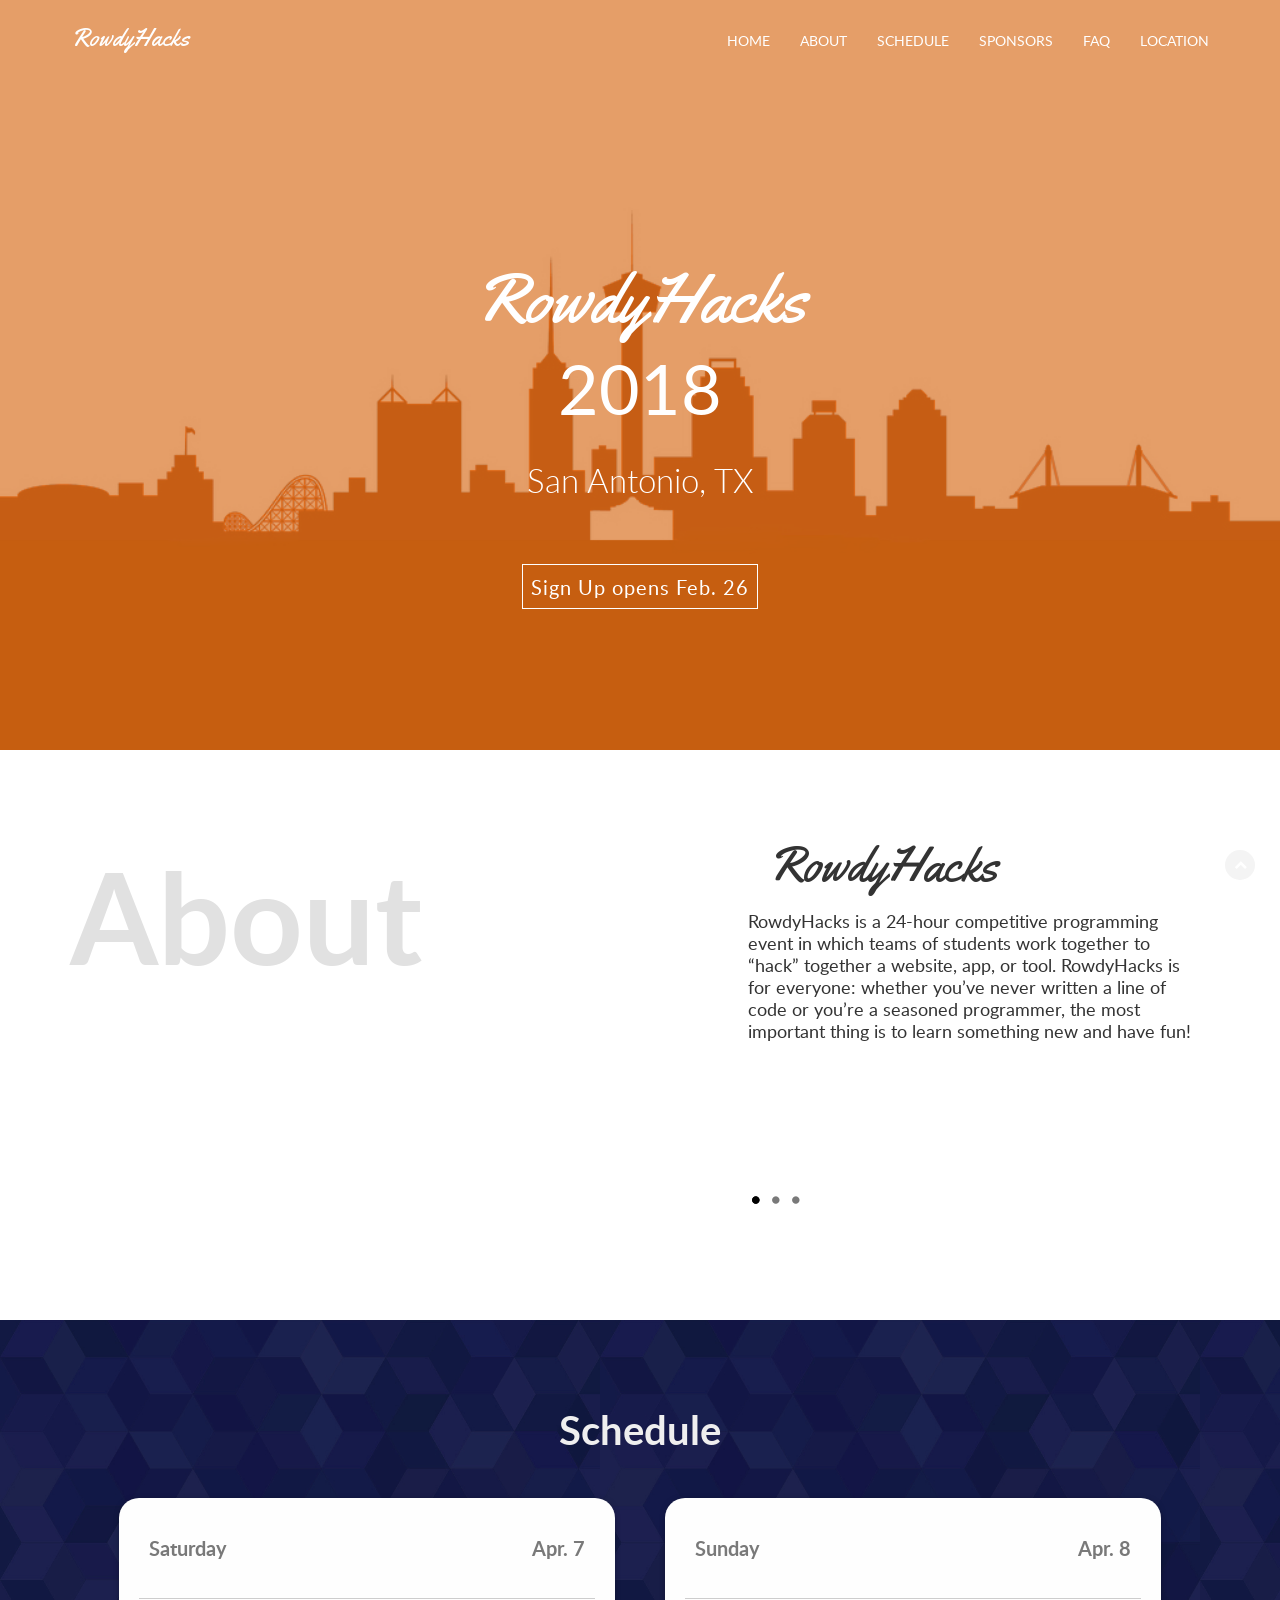
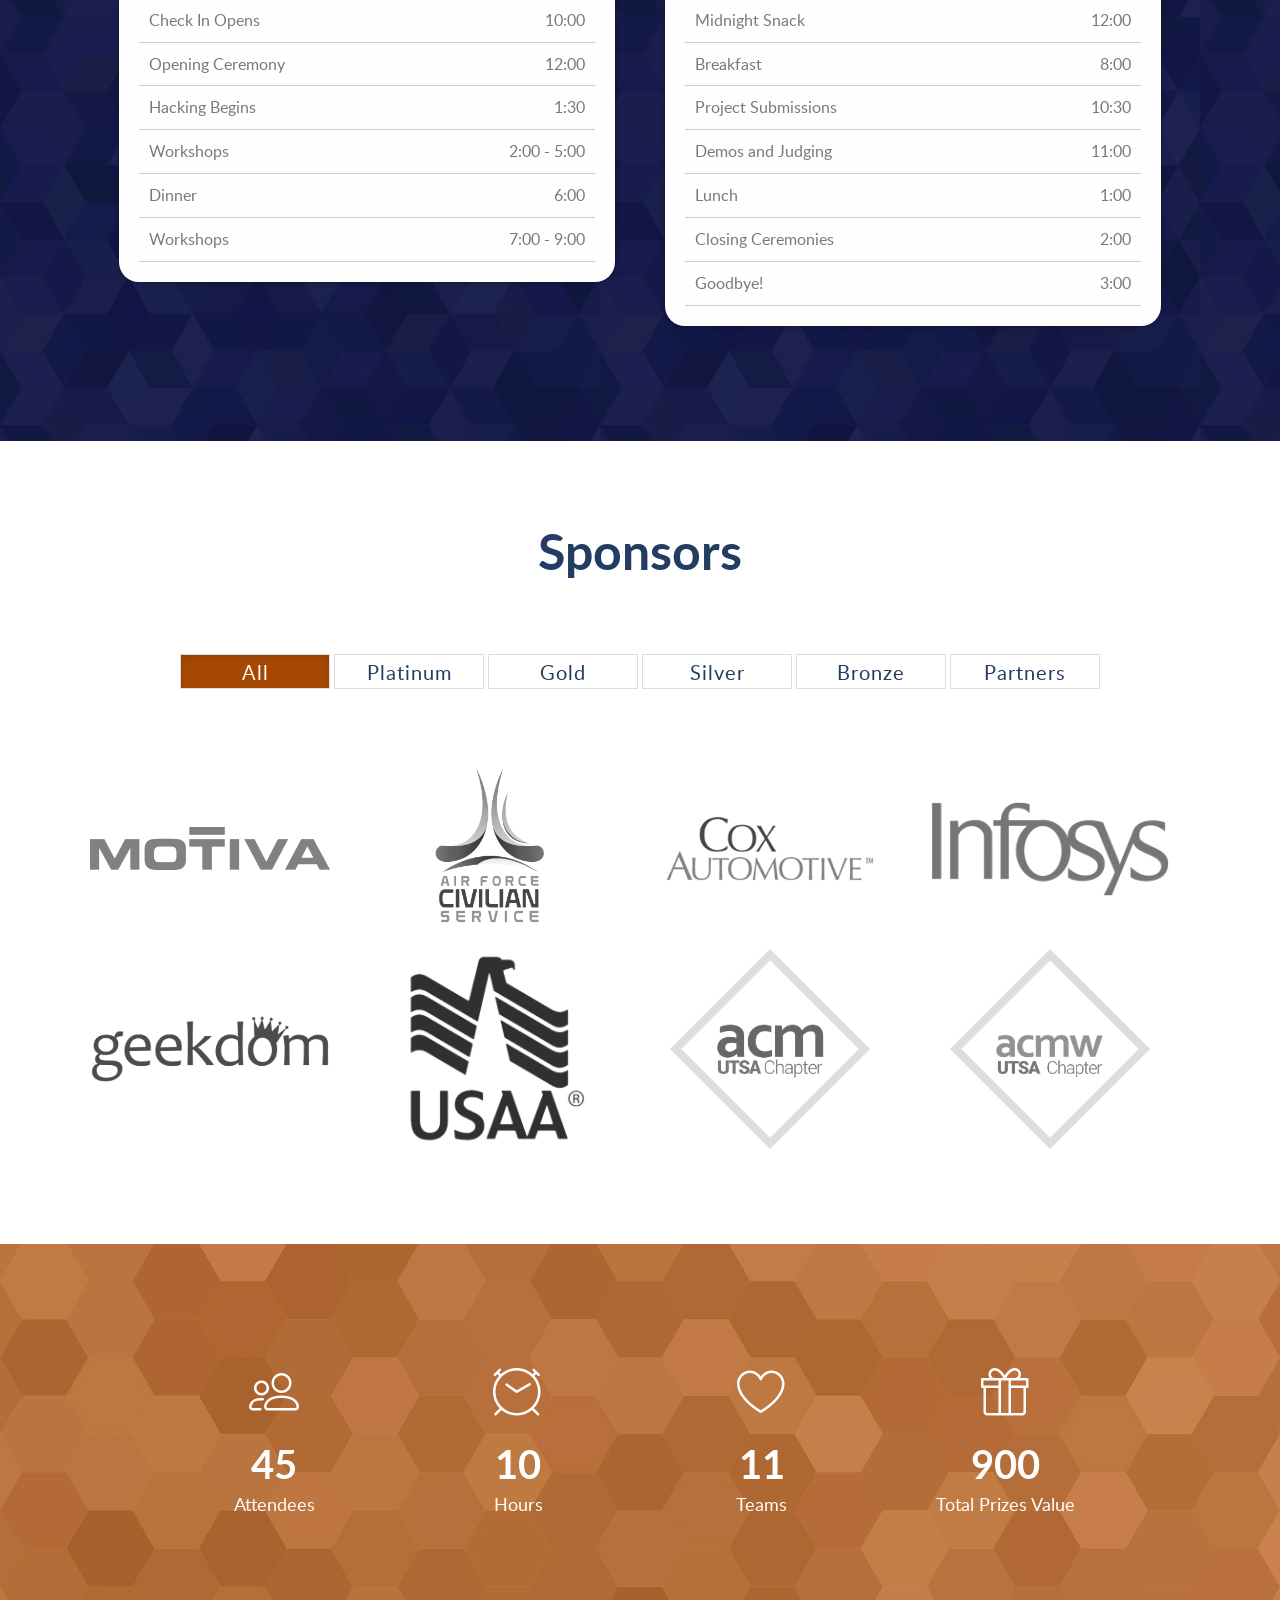
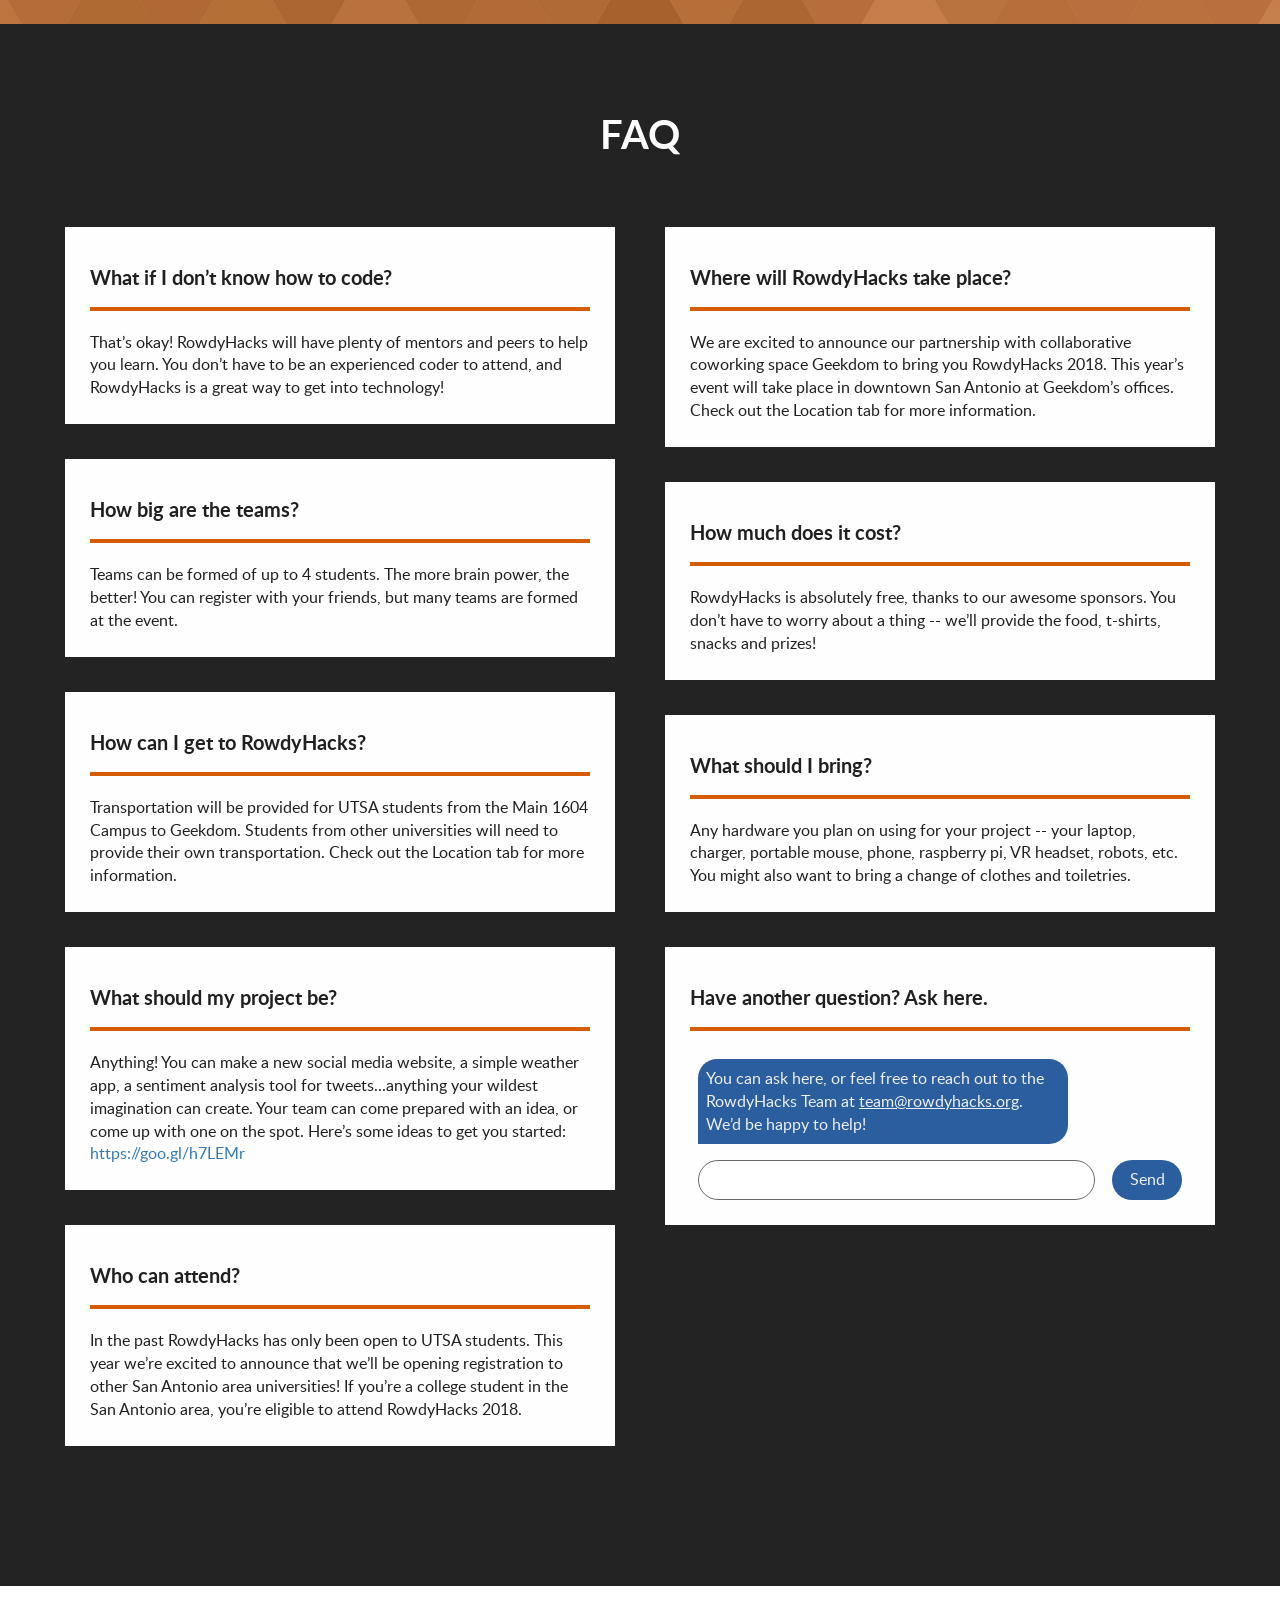
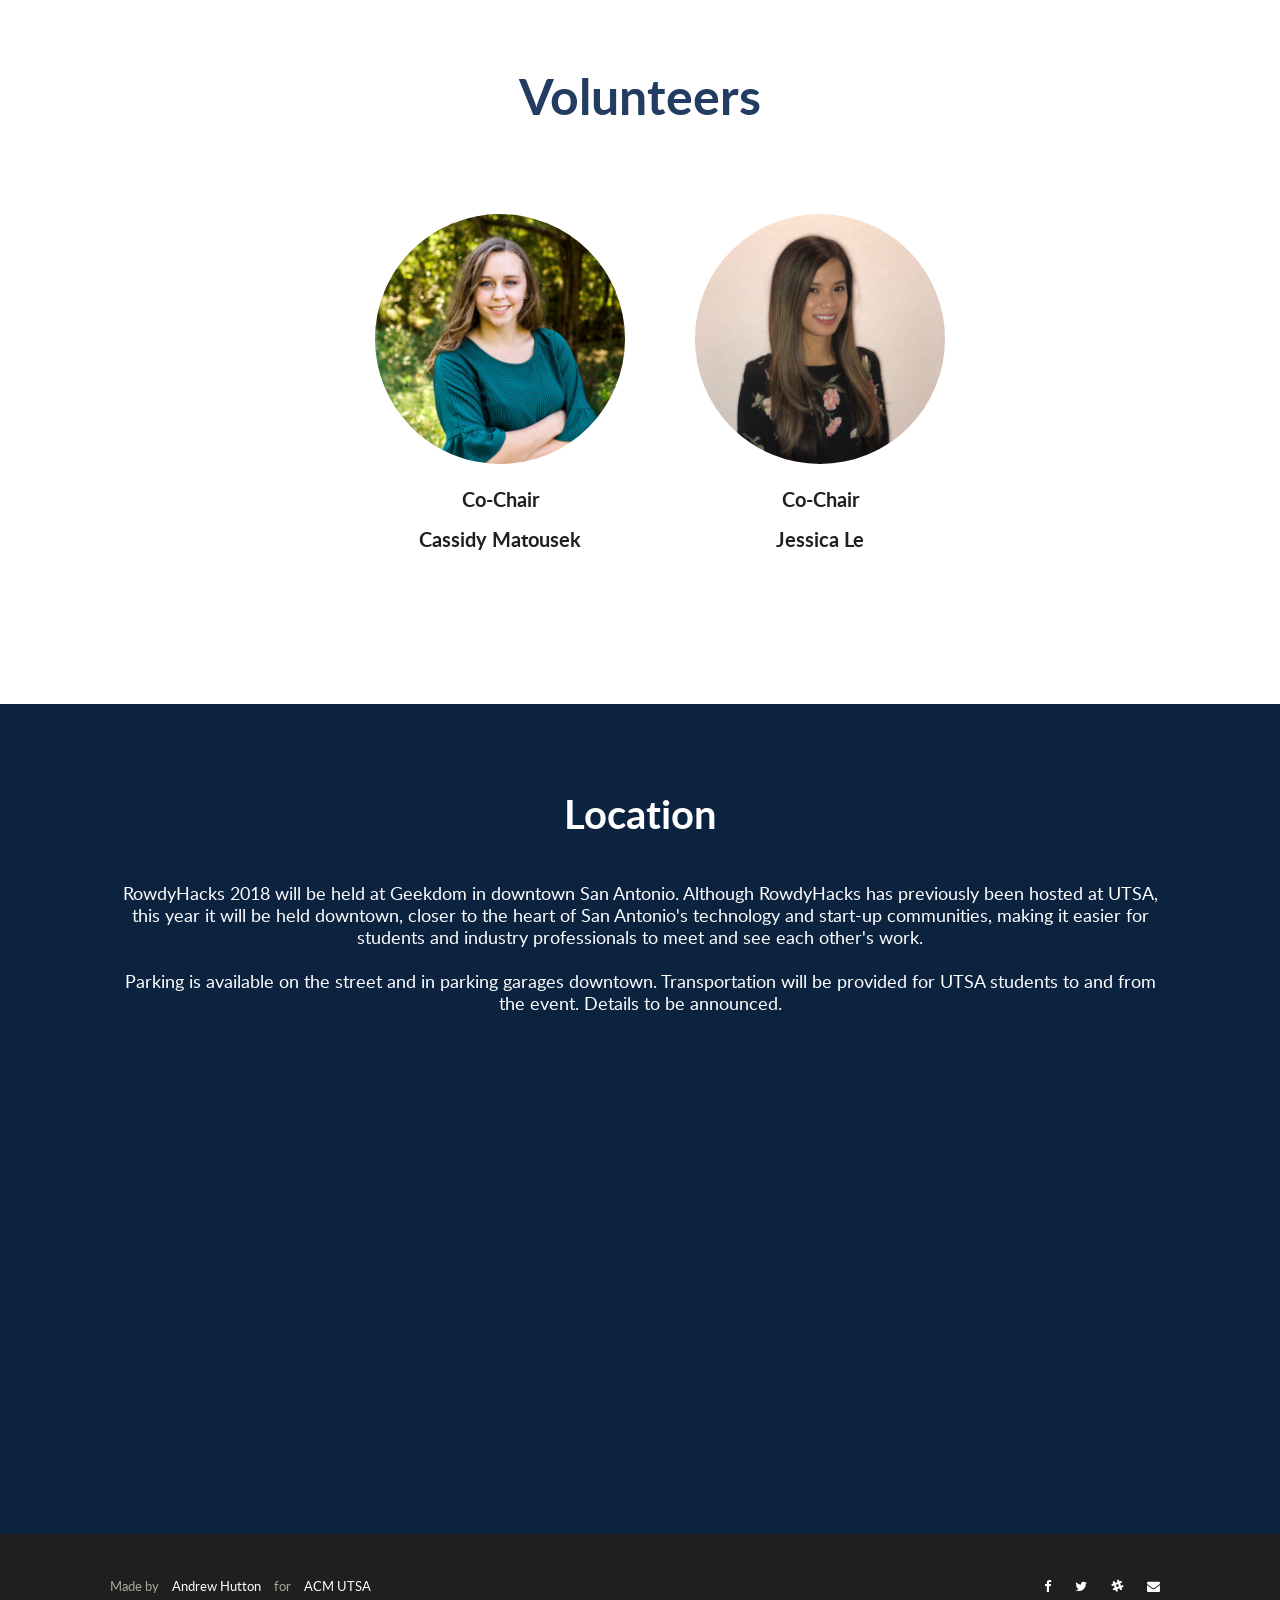
==== commit fb3a5acc: "Updates About section slider (with fade animation), sponsor logos, volunteers section, and more" ====
--- a/beta/index.html
+++ b/beta/index.html
@@ -131,6 +131,73 @@
     		$("#response-send").on("click", function(){
     		    send();
     		});
+    		var about_index = 0;
+    		window.interval = window.setInterval(function(){
+        		$("#about-"+(1 + about_index % 3)).fadeOut(200);
+        		$("#ab"+(1 + about_index % 3)).removeClass("active-bullet");
+        		about_index++;
+        		window.setTimeout(function(){
+            		$("#about-"+(1 + about_index % 3)).fadeIn(200);
+            		$("#ab"+(1 + about_index % 3)).addClass("active-bullet");
+            	}, 200);
+        	}, 12000);
+        	$("#ab1").on("click", function(){
+        		clearInterval(window.interval);
+        		$("#about-"+(1 + about_index % 3)).fadeOut(200);
+        		$("#ab"+(1 + about_index % 3)).removeClass("active-bullet");
+            	about_index = 0;
+        		window.setTimeout(function(){
+            		$("#about-"+(1 + about_index % 3)).fadeIn(200);
+            		$("#ab"+(1 + about_index % 3)).addClass("active-bullet");
+            	}, 200);
+        		window.interval = window.setInterval(function(){
+            		$("#about-"+(1 + about_index % 3)).fadeOut(200);
+            		$("#ab"+(1 + about_index % 3)).removeClass("active-bullet");
+            		about_index++;
+            		window.setTimeout(function(){
+                		$("#about-"+(1 + about_index % 3)).fadeIn(200);
+                		$("#ab"+(1 + about_index % 3)).addClass("active-bullet");
+                	}, 200);
+            	}, 12000);
+        	});
+        	$("#ab2").on("click", function(){
+        		clearInterval(window.interval);
+        		$("#about-"+(1 + about_index % 3)).fadeOut(200);
+        		$("#ab"+(1 + about_index % 3)).removeClass("active-bullet");
+            	about_index = 1;
+        		window.setTimeout(function(){
+            		$("#about-"+(1 + about_index % 3)).fadeIn(200);
+            		$("#ab"+(1 + about_index % 3)).addClass("active-bullet");
+            	}, 200);
+        		window.interval = window.setInterval(function(){
+            		$("#about-"+(1 + about_index % 3)).fadeOut(200);
+            		$("#ab"+(1 + about_index % 3)).removeClass("active-bullet");
+            		about_index++;
+            		window.setTimeout(function(){
+                		$("#about-"+(1 + about_index % 3)).fadeIn(200);
+                		$("#ab"+(1 + about_index % 3)).addClass("active-bullet");
+                	}, 200);
+            	}, 12000);
+        	});
+        	$("#ab3").on("click", function(){
+        		clearInterval(window.interval);
+        		$("#about-"+(1 + about_index % 3)).fadeOut(200);
+        		$("#ab"+(1 + about_index % 3)).removeClass("active-bullet");
+            	about_index = 2;
+        		window.setTimeout(function(){
+            		$("#about-"+(1 + about_index % 3)).fadeIn(200);
+            		$("#ab"+(1 + about_index % 3)).addClass("active-bullet");
+            	}, 200);
+        		window.interval = window.setInterval(function(){
+            		$("#about-"+(1 + about_index % 3)).fadeOut(200);
+            		$("#ab"+(1 + about_index % 3)).removeClass("active-bullet");
+            		about_index++;
+            		window.setTimeout(function(){
+                		$("#about-"+(1 + about_index % 3)).fadeIn(200);
+                		$("#ab"+(1 + about_index % 3)).addClass("active-bullet");
+                	}, 200);
+            	}, 12000);
+        	});
 		});
 		var recognition;
 		function startRecognition() {
@@ -203,7 +270,7 @@
 		    }
 		    console.log("uh"+val);
 		    var response = JSON.parse(val);
-			$("#response").append("<div class=\"response-answer-container\"><div class=\"response-item response-answer\">"+response.result.fulfillment.messages[0].speech+"</div></div>");
+			$("#response").append("<div class=\"response-answer-container\"><div class=\"response-item response-answer\">"+response.result.fulfillment.messages[0].speech.encodeLinks()+"</div></div>");
 			if($("#response").outerHeight() >= 300){
 			    $("#response").addClass("response-overflow");
 			    $("#response-title").css("box-shadow", "0px 20px 20px -21px #000000");
@@ -294,7 +361,7 @@
 	        height: 40px;
 	        border-radius: 100px;
 	        border-style: solid;
-	        border-color: #CFCFCF;
+	        border-color: #696969;
 	        border-width: 1px;
 	        margin: 8px 8px 0px 8px;
 	    }
@@ -381,11 +448,9 @@
                                     <div class="main_home" style="text-shadow:0px 1px 5px -1px #000000;">
                                         <h1><div style="font-family:yellowtail;display:inline;">RowdyHacks</div><br />2018</h1>
                                         <p class="subtitle">San Antonio, TX</p>
-                                        <!--
                                         <div class="home_btn">
-                                            <a href="" class="btn btn-md" id="sign-up-btn">Sign Up</a>
-                                        </div>
-                                        -->
+                                            <a href="" class="btn btn-md" id="sign-up-btn">Sign Up opens Feb. 26</a>
+                                        </div>
                                     </div>
                                 </div>
                             </div>
@@ -412,11 +477,36 @@
                             <div class="single_about_right">
                                 <div class="single_about">
                                     <div class="single_about_icon">
-                                        <div style="border-style:solid;border-sidth:5px;border-color:#202020;color:#202020;padding:1px 10px;border-radius:100px;display:inline-block;width:29px;height:29px;text-align:center;"><b>i</b></div>
-                                    </div>
-                                    <div class="single_about_content">
-                                        <h3><div style="display:inline;font-family:yellowtail;">RowdyHacks</div></h2></h3>
-                                        <p>RowdyHacks is a 24-hour competitive programming event in which teams of students work together to “hack” together a website, app, or tool. RowdyHacks is for everyone: whether you’ve never written a line of code or you’re a seasoned programmer, the most important thing is to learn something new and have fun!</p>
+                                        <!--<div style="border-style:solid;border-sidth:5px;border-color:#202020;color:#202020;padding:1px 10px;border-radius:100px;display:inline-block;width:29px;height:29px;text-align:center;"><b>i</b></div>-->
+                                    </div>
+                                    <div class="single_about_content" style="padding:10px;">
+                                        <h3 style="display:inline;font-family:yellowtail;font-size:48px;margin:20px;">
+                                            RowdyHacks
+                                        </h3>
+                                        <br />
+                                        <br />
+                                        <div style="height:250px;">
+                                            <p id="about-1">
+                                                RowdyHacks is a 24-hour competitive programming event in which teams of students work together to “hack” together a website, app, or tool. RowdyHacks is for everyone: whether you’ve never written a line of code or you’re a seasoned programmer, the most important thing is to learn something new and have fun!
+                                            </p>
+                                            <p id="about-2" style="display:none;">
+                                                RowdyHacks started in 2016 as a small, student-led hackathon sponsored by the Association of Computing Machinery at UTSA. Thanks to contributions from the Department of Computer Science at UTSA, the event has continued to grow bigger in size. This year RowdyHacks is expanding, as we welcome students from other San Antonio Universities and head to Downtown San Antonio for the first time.
+                                            </p>
+                                            <p id="about-3" style="display:none;">
+                                                RowdyHacks 2018 is going to be our best event yet! We are switching things up this year, and there’s a lot to look forward to. Hosted out of Geekdom’s downtown San Antonio offices, we are excited to bring you plenty of workshops, great music and food, swag bags and t-shirts, and of course, fantastic prizes! Register starting February 26 to secure your spot at RowdyHacks 2018!
+                                            </p>
+                                        </div>
+                                        <div class="about-bullet-container">
+                                            <div class="about-bullet active-bullet" id="ab1">
+                                                •
+                                            </div>
+                                            <div class="about-bullet" id="ab2">
+                                                •
+                                            </div>
+                                            <div class="about-bullet" id="ab3">
+                                                •
+                                            </div>
+                                        </div>
                                     </div>
                                 </div>
                                 <!--
@@ -479,33 +569,39 @@
 									</li>
 									<li class="schedule-item">
 										<div class="schedule-time">
-											11:00
-										</div>
-										Check In Starts
-									</li>
-									<li class="schedule-item">
-										<div class="schedule-time">
-											12:30
+											10:00
+										</div>
+										Check In Opens
+									</li>
+									<li class="schedule-item">
+										<div class="schedule-time">
+											12:00
 										</div>
 										Opening Ceremony
 									</li>
 									<li class="schedule-item">
 										<div class="schedule-time">
-											1:00
+											1:30
 										</div>
 										Hacking Begins
 									</li>
 									<li class="schedule-item">
 										<div class="schedule-time">
-											5:00
+											2:00 - 5:00
+										</div>
+										Workshops
+									</li>
+									<li class="schedule-item">
+										<div class="schedule-time">
+											6:00
 										</div>
 										Dinner
 									</li>
 									<li class="schedule-item">
 										<div class="schedule-time">
-											11:59
-										</div>
-										Midnight Snack
+											7:00 - 9:00
+										</div>
+										Workshops
 									</li>
 								</ul>
 							</div>
@@ -521,39 +617,45 @@
 									</li>
 									<li class="schedule-item">
 										<div class="schedule-time">
+											12:00
+										</div>
+										Midnight Snack
+									</li>
+									<li class="schedule-item">
+										<div class="schedule-time">
 											8:00
 										</div>
 										Breakfast
 									</li>
 									<li class="schedule-item">
 										<div class="schedule-time">
-											11:30
-										</div>
-										Devpost
-									</li>
-									<li class="schedule-item">
-										<div class="schedule-time">
-											12:30
+											10:30
+										</div>
+										Project Submissions
+									</li>
+									<li class="schedule-item">
+										<div class="schedule-time">
+											11:00
+										</div>
+										Demos and Judging
+									</li>
+									<li class="schedule-item">
+										<div class="schedule-time">
+											1:00
 										</div>
 										Lunch
 									</li>
 									<li class="schedule-item">
 										<div class="schedule-time">
-											1:00
-										</div>
-										Exhibit
-									</li>
-									<li class="schedule-item">
-										<div class="schedule-time">
-											2:30
-										</div>
-										Demos
+											2:00
+										</div>
+										Closing Ceremonies
 									</li>
 									<li class="schedule-item">
 										<div class="schedule-time">
 											3:00
 										</div>
-										Closing Ceremony
+										Goodbye!
 									</li>
 								</ul>
 							</div>
@@ -580,6 +682,7 @@
                                 <li class="btn btn-primary filter" data-filter=".cat1">Gold</li>
                                 <li class="btn btn-primary filter" data-filter=".cat2">Silver</li>
                                 <li class="btn btn-primary filter" data-filter=".cat3">Bronze</li>
+                                <li class="btn btn-primary filter" data-filter=".cat5">Partners</li>
                             </ul>
                         </div>
 
@@ -637,23 +740,32 @@
                                         <div class="mix-logo" style="background-image:url('assets/images/usaa.png');">
                                         </div>
                                         <div class="mix-description">
-                                            USAA is a silver sponsor.
+                                            The mission of the association is to facilitate the financial security of its members, associates, and their families through provision of a full range of highly competitive financial products and services; in so doing, usaa seeks to be the provider of choice for the military community.
                                         </div>
                                     </div>
                                 </a>
                                 <a href="http://acm-utsa.org/">
-                                    <div class="col-sm-3 hidden-xs-down mix no-padding">
+                                    <div class="col-sm-3 hidden-xs-down mix cat5 no-padding">
                                         <div class="mix-logo" style="background-image:url('assets/images/acm.png');">
                                         </div>
                                         <div class="mix-description">
                                             ACM UTSA is the host of RowdyHacks and a student run non-profit at UTSA, dedicated to helping students grow and learn more about technology and industry.
+                                        </div>
+                                    </div>
+                                </a>
+                                <a href="http://acm-utsa.org/groups">
+                                    <div class="col-sm-3 hidden-xs-down mix cat5 no-padding">
+                                        <div class="mix-logo" style="background-image:url('assets/images/acm-w.png');">
+                                        </div>
+                                        <div class="mix-description">
+                                            ACM-W aims to create an engaging academic, professional, and social network for women and minorities in technology. Our purpose is to connect students with leaders and encourage them to pursue career opportunities in computing fields and to mentor for academic and professional success.
                                         </div>
                                     </div>
                                 </a>
                             </div>
                             <!--
                             <a href="http://geekdom.com/">
-                                <div class="col-md-3 mix cat4 no-padding">
+                                <div class="col-md-3 mix cat5 no-padding">
                                     <div class="single_mixi_portfolio">
                                         <img src="assets/images/geekdom.png" alt="" />
                                         <div class="mixi_portfolio_overlay">
@@ -701,26 +813,44 @@
                                     <div class="col-xs-12 hidden-sm-up mix cat3 no-padding">
                                         <div style="background-image:url('assets/images/infosys.png');">
                                         </div>
+                                        <div>
+                                            Infosys is a bronze sponsor.
+                                        </div>
                                     </div>
                                 </a>
                                 <a href="http://geekdom.com/">
                                     <div class="col-xs-12 hidden-sm-up mix cat0 no-padding">
                                         <div style="background-image:url('assets/images/geekdom.png');">
                                         </div>
+                                        <div>
+                                            Geekdom is a platinum sponsor.
+                                        </div>
                                     </div>
                                 </a>
                                 <a href="http://usaa.com">
                                     <div class="hidden-sm-up col-xs-12 mix cat2 no-padding">
                                         <div style="background-image:url('assets/images/usaa.png');">
                                         </div>
+                                        <div>
+                                            The mission of the association is to facilitate the financial security of its members, associates, and their families through provision of a full range of highly competitive financial products and services; in so doing, usaa seeks to be the provider of choice for the military community.
+                                        </div>
                                     </div>
                                 </a>
                                 <a href="http://acm-utsa.org/">
-                                    <div class="col-xs-12 hidden-sm-up mix cat4 no-padding">
+                                    <div class="col-xs-12 hidden-sm-up mix cat5 no-padding">
                                         <div style="background-image:url('assets/images/acm.png');">
                                         </div>
                                         <div>
                                             ACM UTSA is the host of RowdyHacks and a student run non-profit at UTSA, dedicated to helping students grow and learn more about technology and industry.
+                                        </div>
+                                    </div>
+                                </a>
+                                <a href="http://acm-utsa.org/groups">
+                                    <div class="col-xs-12 hidden-sm-up mix cat5 no-padding">
+                                        <div style="background-image:url('assets/images/acm-w.png');">
+                                        </div>
+                                        <div>
+                                            ACM-W aims to create an engaging academic, professional, and social network for women and minorities in technology. Our purpose is to connect students with leaders and encourage them to pursue career opportunities in computing fields and to mentor for academic and professional success.
                                         </div>
                                     </div>
                                 </a>
@@ -730,81 +860,6 @@
                 </div>
             </div>
         </section> <!-- End of portfolio two Section -->        
-
-        <!--
-        <section id="volunteers" class="portfolio">
-            <div class="container">
-                <div class="row">
-                    <div class="main_mix_content text-center sections">
-                        <div class="head_title">
-                            <h2>Sponsors</h2>
-                        </div>
-                        <div class="main_mix_menu">
-                            <ul>
-                                <li class="btn btn-primary filter" data-filter="all">All</li>
-                                <li class="btn btn-primary filter" data-filter=".cat1">Gold</li>
-                                <li class="btn btn-primary filter" data-filter=".cat2">Silver</li>
-                                <li class="btn btn-primary filter" data-filter=".cat3">Bronze</li>
-                                <li class="btn btn-primary filter" data-filter=".cat4">Partners</li>
-                            </ul>
-                        </div>
-
-                        <div id="mixcontent" class="mixcontent" style="overflow:visible;">
-                            <div class="row">
-                                <a href="https://www.motiva.com/">
-                                    <div class="col-md-3 mix cat3 no-padding">
-                                        <div style="background-image:url('assets/images/motiva.png');">
-                                        </div>
-                                    </div>
-                                </a>
-                                <a href="https://www.afciviliancareers.com/">
-                                    <div class="col-md-3 mix cat1 no-padding">
-                                        <div style="background-image:url('assets/images/usaf.png');">
-                                        </div>
-                                    </div>
-                                </a>
-                                <a href="https://www.coxautoinc.com/">
-                                    <div class="col-md-3 mix cat1 no-padding">
-                                        <div style="background-image:url('assets/images/cox.png');">
-                                        </div>
-                                    </div>
-                                </a>
-                                <a href="https://www.infosys.com/">
-                                    <div class="col-md-3 mix cat3 no-padding">
-                                        <div style="background-image:url('assets/images/infosys.png');">
-                                        </div>
-                                    </div>
-                                </a>
-                            </div>
-                            <div class="row">
-                                <a href="http://geekdom.com/">
-                                    <div class="col-md-3 mix cat4 no-padding">
-                                        <div style="background-image:url('assets/images/geekdom.png');">
-                                        </div>
-                                    </div>
-                                </a>
-                                <a href="http://usaa.com">
-                                    <div class="col-md-3 mix cat2 no-padding">
-                                        <div style="background-image:url('assets/images/usaa.png');">
-                                        </div>
-                                    </div>
-                                </a>
-                                <a href="http://acm-utsa.org/">
-                                    <div class="col-md-3 mix cat4 no-padding">
-                                        <div style="background-image:url('assets/images/acm.png');">
-                                        </div>
-                                    </div>
-                                </a>
-                            </div>
-                            <div class="gap"></div>
-                        </div>
-                    </div>                     
-                </div>
-            </div>
-        </section>
-        -->      
-
-
 
 
         <section id="counter" class="counter">
@@ -913,7 +968,7 @@
         										<h3>
         											What if I don’t know how to code?
         										</h3>
-        										That’s okay! RowdyHacks will have plenty of mentors and peers to help you learn. You don’t have to be an experienced coder to attend, and RowdyHacks is a great way to get into computer science!
+        										That’s okay! RowdyHacks will have plenty of mentors and peers to help you learn. You don’t have to be an experienced coder to attend, and RowdyHacks is a great way to get into technology!
         									</div>
         									<div class="faq-item">
         										<h3>
@@ -961,7 +1016,7 @@
         									</div>
         									<div id="response-container" class="faq-item">
                                         		<h3 id="response-title" style="margin: 5px 0px 0px 0px;">
-                                        		    Want to ask something else?
+                                        		    Have another question? Ask here.
                                         		</h3>
                                         		<div id="response">
                                         		    <div class="response-answer-container">
@@ -1015,6 +1070,49 @@
             </div>
         </section>
         
+
+        <section id="volunteers" class="portfolio">
+            <div class="container">
+                <div class="row">
+                    <div class="main_mix_content text-center sections">
+                        <div class="head_title">
+                            <h2>Volunteers</h2>
+                        </div>
+                    <div class="row volunteers-container">
+                            <div class="hidden-xs-down col-sm-2 col-md-3">
+                            </div>
+                            <a href="https://www.linkedin.com/in/cassidy-matousek/">
+                                <div class="col-xs-12 col-sm-4 col-md-3">
+                                    <div class="person-photo" style="background-image:url('assets/images/volunteers/cassidy.jpg');">
+                                    </div>
+                                    <h3>
+                                        Co-Chair
+                                        <br />
+                                        Cassidy Matousek
+                                    </h3>
+                                </div>
+                            </a>
+                            <a href="https://www.linkedin.com/in/jessicavle/">
+                                <div class="col-xs-12 col-sm-4 col-md-3">
+                                    <div class="person-photo" style="background-image:url('assets/images/volunteers/jessica.jpg');">
+                                    </div>
+                                    <h3>
+                                        Co-Chair
+                                        <br />
+                                        Jessica Le
+                                    </h3>
+                                </div>
+                            </a>
+                        </div>
+                        <div class="gap"></div>
+                    </div>                     
+                </div>
+            </div>
+        </section>
+        <!---->
+
+
+
         <section id="location" style="background-color:#0c2340;color:#fefefe;">
             <div class="container-fluid">
                 <div class="row">
@@ -1025,7 +1123,10 @@
                         <div class="row">
                             <div class="col-sm-12">
                                 <p style="text-align:center;padding:10px 9%;">
-                                    RowdyHacks 2018 will be held at Geekdom in downtown San Antonio. Although RowdyHacks has previously been hosted at UTSA, this year it will be closer to the heart of San Antonio's technology and start-up communities, making it easier for students and industry professionals to meet and see each other's work.
+                                    RowdyHacks 2018 will be held at Geekdom in downtown San Antonio. Although RowdyHacks has previously been hosted at UTSA, this year it will be held downtown, closer to the heart of San Antonio's technology and start-up communities, making it easier for students and industry professionals to meet and see each other's work.
+                                        <br />
+                                        <br />
+                                        Parking is available on the street and in parking garages downtown. Transportation will be provided for UTSA students to and from the event. Details to be announced.
                                 </p>
                             </div>
                         </div>
@@ -1046,7 +1147,7 @@
 
                         <div class="col-sm-6 col-xs-12">
                             <div class="copyright_text">
-                                <p class=" wow fadeInRight" data-wow-duration="1s">Made with <i class="fa fa-heart"></i> by <a href="http://acm-utsa.org">ACM UTSA</a></p>
+                                <p class=" wow fadeInRight" data-wow-duration="1s">Made <!--with <i class="fa fa-heart"></i>--> by <a href="http://andrewhutton.me">Andrew Hutton</a> for <a href="http://acm-utsa.org">ACM UTSA</a></p>
                             </div>
                         </div>
 
--- a/beta/assets/css/style.css
+++ b/beta/assets/css/style.css
@@ -163,7 +163,7 @@
 }
 p {
     line-height: 1.375rem;
-    font-size: 0.875rem;
+    font-size: 1.125rem;
 }
 p:last-child {
     margin-bottom: 0px;
@@ -1167,11 +1167,63 @@
     z-index: 11;
 }
 
-
-
-
-
-
-
-
-
+.person-photo {
+    border-radius: 2000px;
+    min-height: 100px;
+    width: calc(100% - 30px);
+    max-width: 400px;
+    max-height: 400px;
+    padding: 0px;
+    margin: 15px;
+    background-size: cover;
+    background-repeat: no-repeat;
+    background-position: center;
+    /*margin-left: calc(50% - 15px);*/
+    padding-top: calc(50% - 15px);
+    padding-bottom: calc(50% - 15px);
+}
+
+.volunteers-container > a > div {
+    color: #202020;
+    /*
+    background-color: #efefef;
+    box-shadow: 0px 2px 12px -2px #000000;
+    /**/
+    margin: 10px;
+    padding: 10px;
+}
+
+.home_btn {
+    margin-bottom: 30px;
+}
+
+.about-bullet-container {
+    text-align: center;
+    position: absolute;
+    bottom: 0px;
+}
+
+.about-bullet {
+    -webkit-transition: all 200ms ease-in-out;
+    -moz-transition: all 200ms ease-in-out;
+    transition: all 200ms ease-in-out;
+    padding: 2px;
+    display: inline-block;
+    font-size: 20px;
+    cursor: pointer;
+    color: inherit;
+    text-shadow: 0px 0px 0px 0px #000000;
+}
+
+.active-bullet {
+    color: #000000;
+    text-shadow: 0px 0px 0px #000000;
+}
+
+
+
+
+
+
+
+
